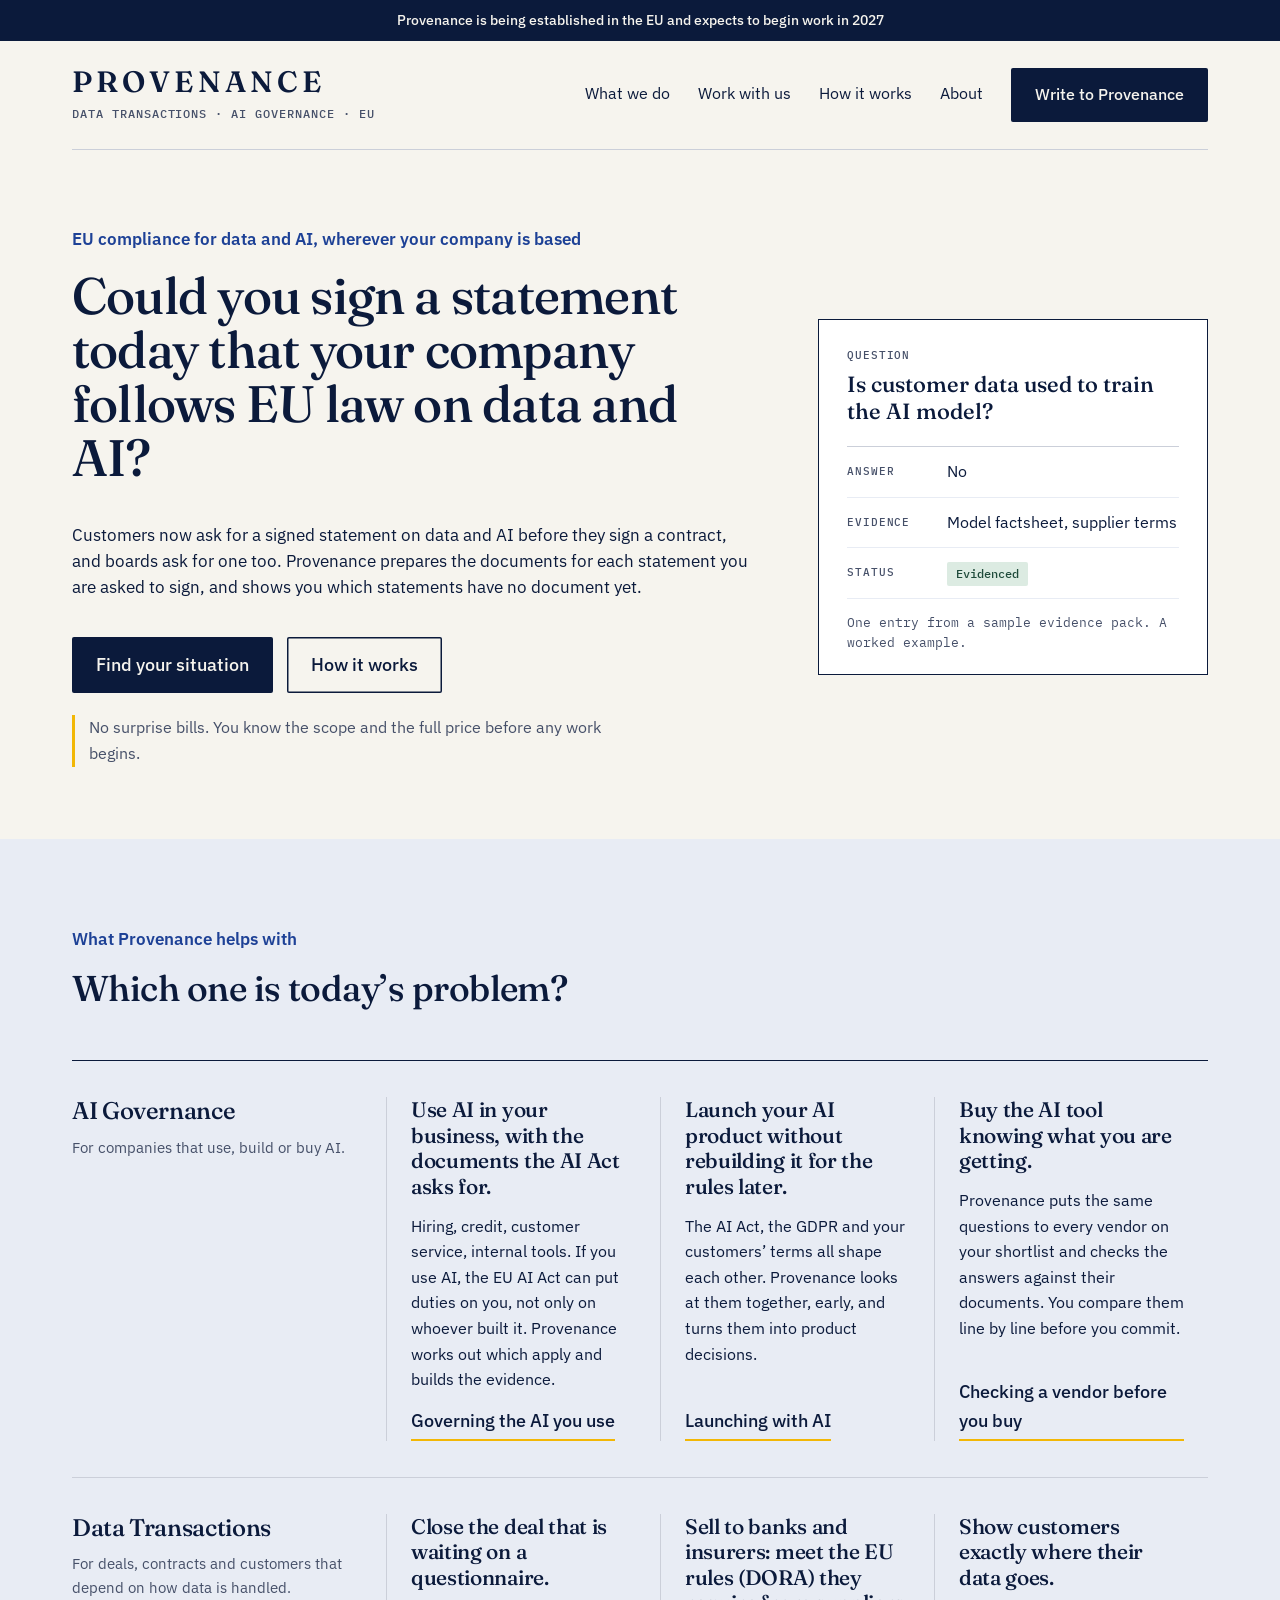
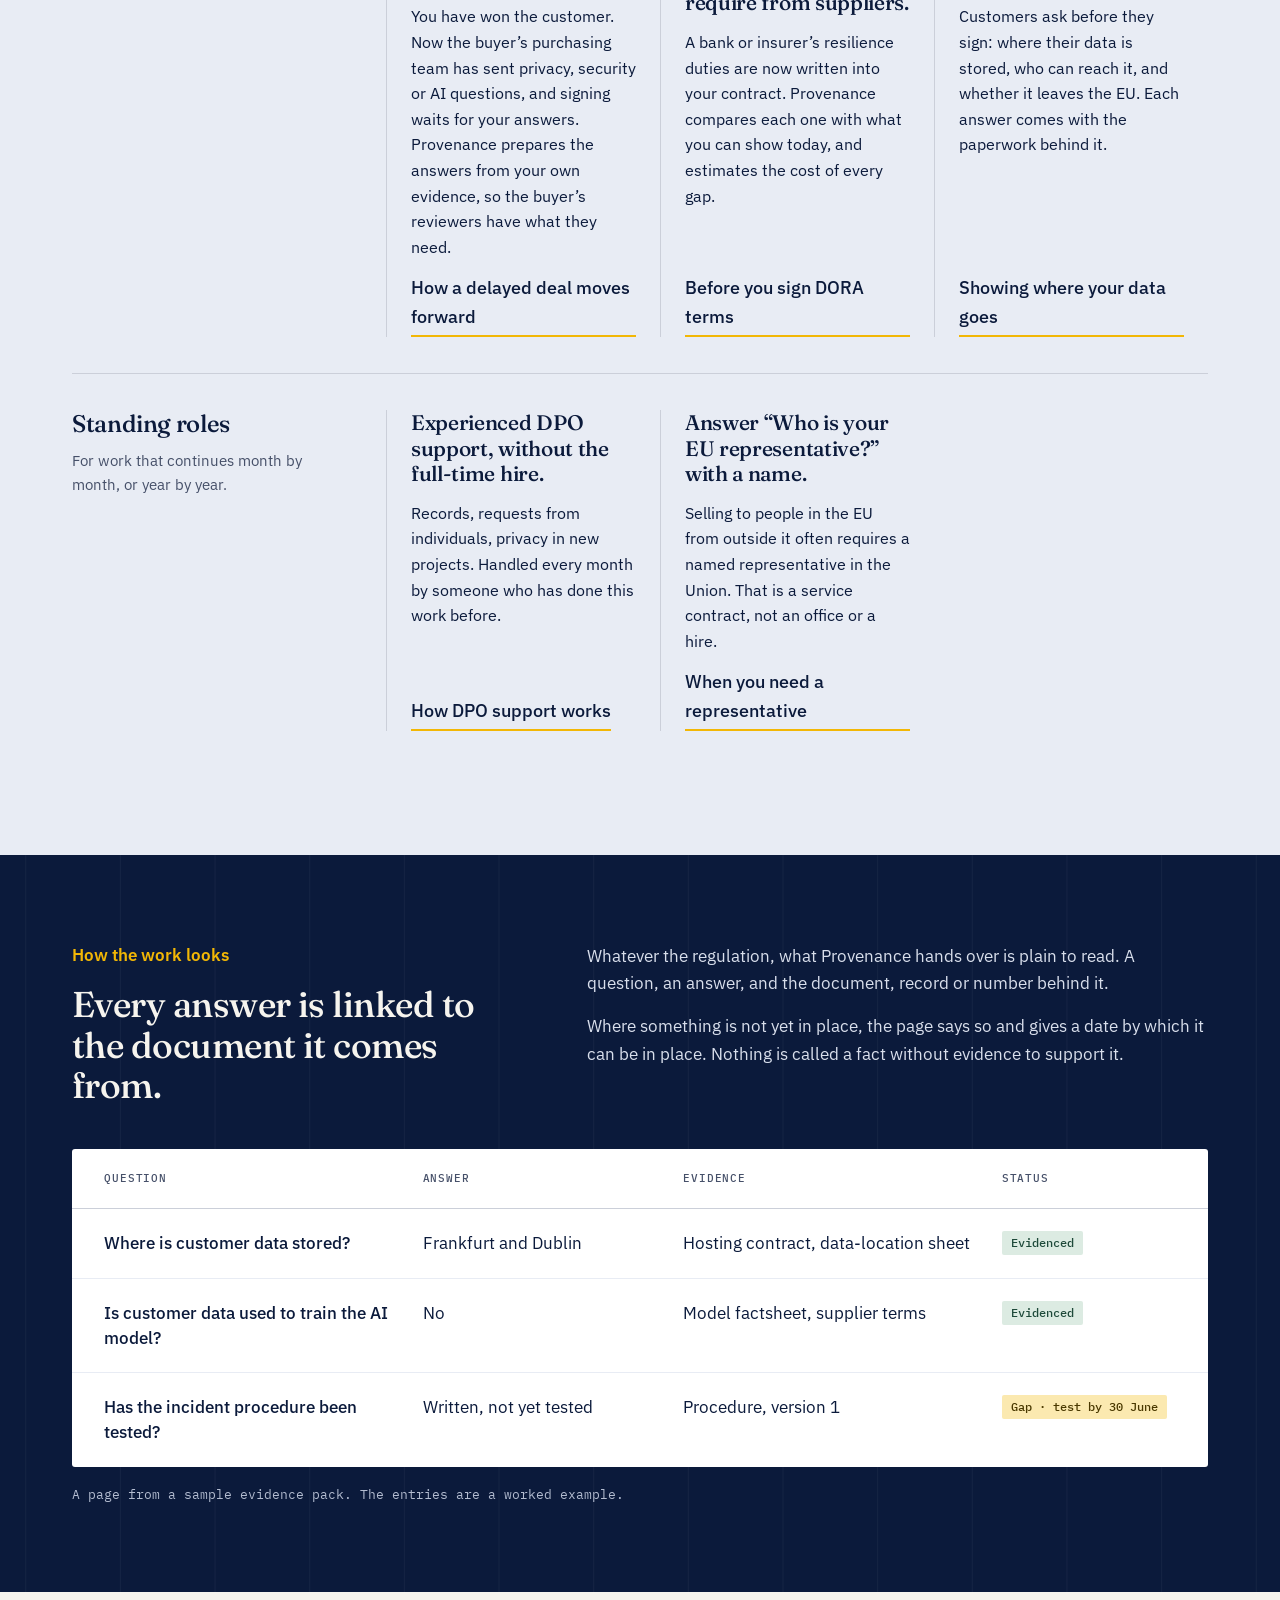
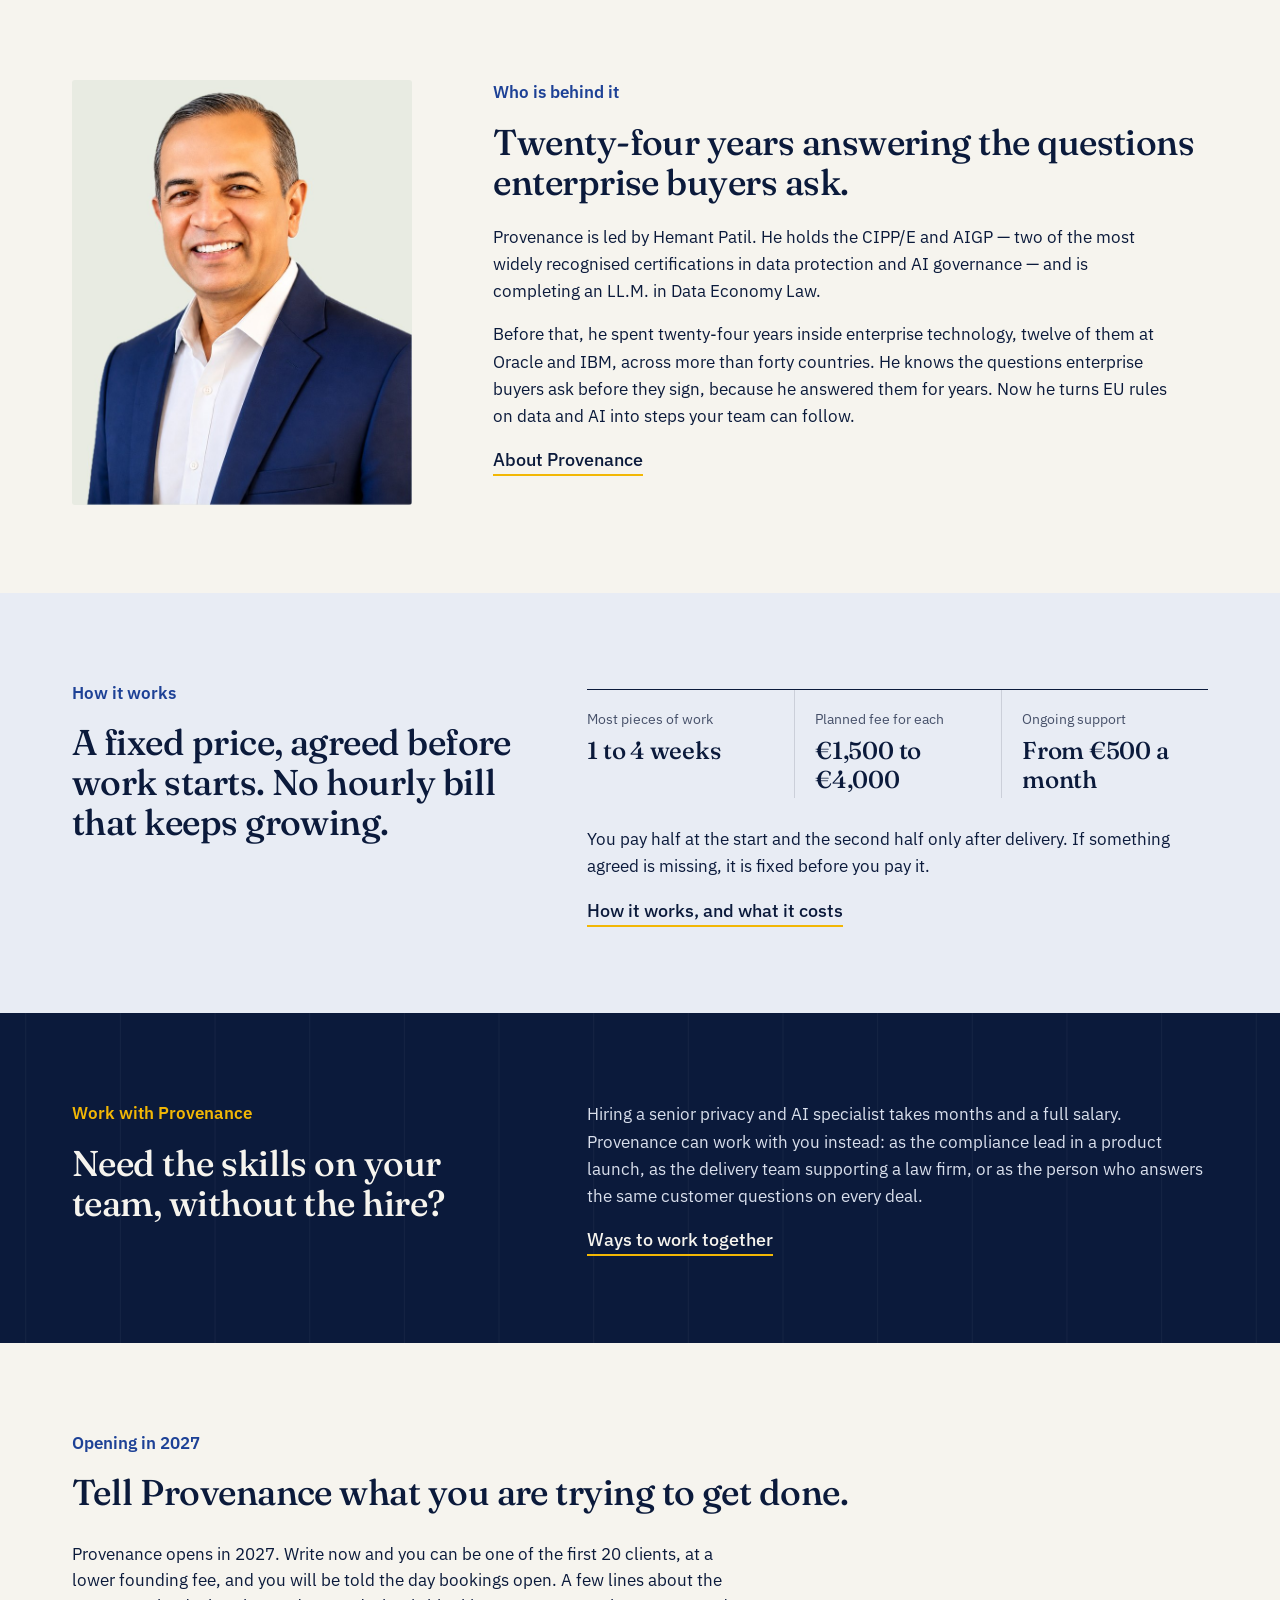
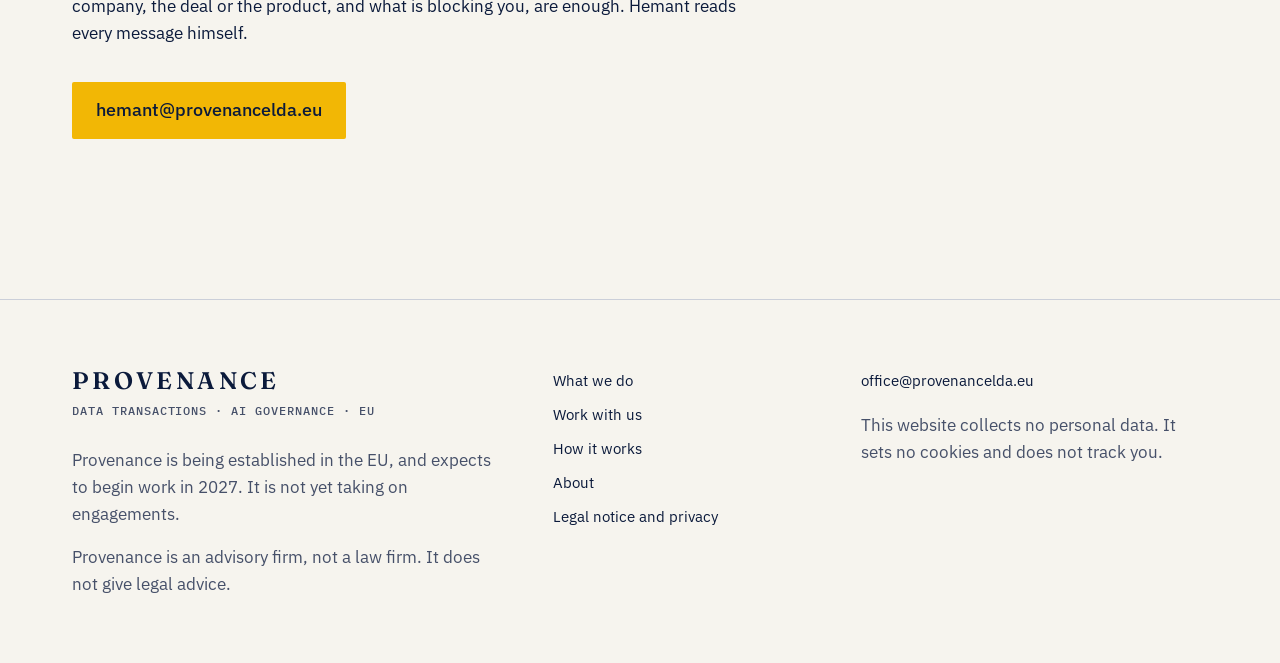
==== index.html @ 3938baef "Preview: clearer founder sentence on the homepage (awaiting approval) Co-Authored-By: Claude Opus 5." ====
<!doctype html>
<html lang="en">
<head>
<meta charset="utf-8">
<meta name="viewport" content="width=device-width, initial-scale=1">
<title>Provenance | Data Transactions and AI Governance, EU</title>
<meta name="description" content="Provenance does AI governance and data compliance work under EU law for companies that use, build, sell or buy technology in Europe. Fixed-scope work with evidence behind every answer. Opening in 2027.">
<link rel="canonical" href="https://provenancelda.eu/">
<meta property="og:type" content="website">
<meta property="og:title" content="Provenance | Data Transactions and AI Governance, EU">
<meta property="og:description" content="Provenance does AI governance and data compliance work under EU law for companies that use, build, sell or buy technology in Europe. Fixed-scope work with evidence behind every answer. Opening in 2027.">
<meta property="og:url" content="https://provenancelda.eu/">
<link rel="icon" href="/favicon.svg" type="image/svg+xml">
<link rel="stylesheet" href="styles.css">
<script>document.documentElement.className+=" js"</script>
</head>
<body class="pv">
<a class="skip" href="#main">Skip to content</a>
<div class="band">Provenance is being established in the EU and expects to begin work in 2027</div>
<header><div class="wrap"><nav class="nav">
<a class="logo" href="index.html">PROVENANCE<small>Data Transactions · AI&nbsp;Governance&nbsp;·&nbsp;EU</small></a>
<button class="mtog" type="button" aria-expanded="false" aria-controls="menu">Menu</button>
<div class="menu" id="menu">
<a href="services.html">What we do</a>
<a href="partners.html">Work with us</a>
<a href="how-it-works.html">How it works</a>
<a href="about.html">About</a>
<a class="btn" href="mailto:office@provenancelda.eu?subject=A%20note%20for%20Provenance">Write to Provenance</a>
</div></nav></div></header>
<main id="main">
<section class="hero home">
<div class="wrap herogrid">
<div>
<p class="eyebrow">EU compliance for data and AI, wherever your company is based</p>
<h1>Could you sign a statement today that your company follows EU law on data and AI?</h1>
<p class="lead" style="margin:36px 0 36px">Customers now ask for a signed statement on data and AI before they sign a contract, and boards ask for one too. Provenance prepares the documents for each statement you are asked to sign, and shows you which statements have no document yet.</p>
<div class="row">
<a class="btn" href="#situations">Find your situation</a>
<a class="btn alt" href="how-it-works.html">How it works</a>
</div>
<p class="assure">No surprise bills. You know the scope and the full price before any work begins.</p>
</div>
<aside class="proof" aria-label="One entry from a sample evidence pack">
<p class="pk">Question</p>
<p class="pq">Is customer data used to train the AI model?</p>
<dl>
<div><dt>Answer</dt><dd>No</dd></div>
<div><dt>Evidence</dt><dd>Model factsheet, supplier terms</dd></div>
<div><dt>Status</dt><dd><span class="ok">Evidenced</span></dd></div>
</dl>
<p class="cap">One entry from a sample evidence pack. A worked example.</p>
</aside>
</div>
</section>

<section class="sec tint" id="situations">
<div class="wrap">
<p class="eyebrow">What Provenance helps with</p>
<h2>Which one is today’s problem?</h2>
<div class="groups">
<div class="grow"><div class="gname"><h3>AI Governance</h3><p>For companies that use, build or buy AI.</p></div><div class="gcards"><div class="card"><h3>Use AI in your business, with the documents the AI Act asks for.</h3><p>Hiring, credit, customer service, internal tools. If you use AI, the EU AI Act can put duties on you, not only on whoever built it. Provenance works out which apply and builds the evidence.</p><a class="go" href="services.html#ai-act">Governing the AI you use</a></div><div class="card"><h3>Launch your AI product without rebuilding it for the rules later.</h3><p>The AI Act, the GDPR and your customers’ terms all shape each other. Provenance looks at them together, early, and turns them into product decisions.</p><a class="go" href="services.html#ai-launch">Launching with AI</a></div><div class="card"><h3>Buy the AI tool knowing what you are getting.</h3><p>Provenance puts the same questions to every vendor on your shortlist and checks the answers against their documents. You compare them line by line before you commit.</p><a class="go" href="services.html#buying-ai">Checking a vendor before you buy</a></div></div></div>
<div class="grow"><div class="gname"><h3>Data Transactions</h3><p>For deals, contracts and customers that depend on how data is handled.</p></div><div class="gcards"><div class="card"><h3>Close the deal that is waiting on a questionnaire.</h3><p>You have won the customer. Now the buyer’s purchasing team has sent privacy, security or AI questions, and signing waits for your answers. Provenance prepares the answers from your own evidence, so the buyer’s reviewers have what they need.</p><a class="go" href="services.html#deal">How a delayed deal moves forward</a></div><div class="card"><h3>Sell to banks and insurers: meet the EU rules (DORA) they require from suppliers.</h3><p>A bank or insurer’s resilience duties are now written into your contract. Provenance compares each one with what you can show today, and estimates the cost of every gap.</p><a class="go" href="services.html#dora">Before you sign DORA terms</a></div><div class="card"><h3>Show customers exactly where their data goes.</h3><p>Customers ask before they sign: where their data is stored, who can reach it, and whether it leaves the EU. Each answer comes with the paperwork behind it.</p><a class="go" href="services.html#transfers">Showing where your data goes</a></div></div></div>
<div class="grow"><div class="gname"><h3>Standing roles</h3><p>For work that continues month by month, or year by year.</p></div><div class="gcards"><div class="card"><h3>Experienced DPO support, without the full-time hire.</h3><p>Records, requests from individuals, privacy in new projects. Handled every month by someone who has done this work before.</p><a class="go" href="services.html#gdpr">How DPO support works</a></div><div class="card"><h3>Answer “Who is your EU representative?” with a name.</h3><p>Selling to people in the EU from outside it often requires a named representative in the Union. That is a service contract, not an office or a hire.</p><a class="go" href="services.html#representative">When you need a representative</a></div></div></div>
</div>
</div>
</section>

<section class="sec dark">
<div class="wrap split">
<div>
<p class="eyebrow">How the work looks</p>
<h2>Every answer is linked to the document it comes from.</h2>
</div>
<div>
<p>Whatever the regulation, what Provenance hands over is plain to read. A question, an answer, and the document, record or number behind it.</p>
<p>Where something is not yet in place, the page says so and gives a date by which it can be in place. Nothing is called a fact without evidence to support it.</p>
</div>
</div>
<div class="wrap" style="margin-top:44px">
<div class="idx">
<div class="hd"><span>Question</span><span>Answer</span><span>Evidence</span><span>Status</span></div>
<div class="r"><b>Where is customer data stored?</b><span>Frankfurt and Dublin</span><span>Hosting contract, data-location sheet</span><span class="ok">Evidenced</span></div>
<div class="r"><b>Is customer data used to train the AI model?</b><span>No</span><span>Model factsheet, supplier terms</span><span class="ok">Evidenced</span></div>
<div class="r"><b>Has the incident procedure been tested?</b><span>Written, not yet tested</span><span>Procedure, version 1</span><span class="gap">Gap · test by 30 June</span></div>
</div>
<p class="cap">A page from a sample evidence pack. The entries are a worked example.</p>
</div>
</section>

<section class="sec">
<div class="wrap founder">
<img src="img/hemant-patil.jpg" alt="Hemant Patil, founder of Provenance" width="720" height="899">
<div>
<p class="eyebrow">Who is behind it</p>
<h2>Twenty-four years answering the questions enterprise buyers ask.</h2>
<p>Provenance is led by Hemant Patil. He holds the CIPP/E and AIGP — two of the most widely recognised certifications in data protection and AI governance — and is completing an LL.M. in Data Economy Law.</p>
<p>Before that, he spent twenty-four years inside enterprise technology, twelve of them at Oracle and IBM, across more than forty countries. He knows the questions enterprise buyers ask before they sign, because he answered them for years. Now he turns EU rules on data and AI into steps your team can follow.</p>
<a class="go" href="about.html">About Provenance</a>
</div>
</div>
</section>

<section class="sec tint">
<div class="wrap split">
<div>
<p class="eyebrow">How it works</p>
<h2>A fixed price, agreed before work starts. No hourly bill that keeps growing.</h2>
</div>
<div>
<dl class="figs"><div><dt>Most pieces of work</dt><dd>1 to 4 weeks</dd></div><div><dt>Planned fee for each</dt><dd>€1,500 to €4,000</dd></div><div><dt>Ongoing support</dt><dd>From €500 a month</dd></div></dl>
<p>You pay half at the start and the second half only after delivery. If something agreed is missing, it is fixed before you pay it.</p>
<a class="go" href="how-it-works.html">How it works, and what it costs</a>
</div>
</div>
</section>

<section class="sec dark">
<div class="wrap split">
<div>
<p class="eyebrow">Work with Provenance</p>
<h2>Need the skills on your team, without the hire?</h2>
</div>
<div>
<p>Hiring a senior privacy and AI specialist takes months and a full salary. Provenance can work with you instead: as the compliance lead in a product launch, as the delivery team supporting a law firm, or as the person who answers the same customer questions on every deal.</p>
<a class="go" href="partners.html">Ways to work together</a>
</div>
</div>
</section>

<section class="sec">
<div class="wrap">
<p class="eyebrow">Opening in 2027</p>
<h2>Tell Provenance what you are trying to get done.</h2>
<p class="lead" style="margin:28px 0 36px">Provenance opens in 2027. Write now and you can be one of the first 20 clients, at a lower founding fee, and you will be told the day bookings open. A few lines about the company, the deal or the product, and what is blocking you, are enough. Hemant reads every message himself.</p>
<div class="row"><a class="btn sun" href="mailto:hemant@provenancelda.eu?subject=A%20note%20for%20Provenance">hemant@provenancelda.eu</a></div>
</div>
</section>
</main>
<footer class="foot"><div class="wrap"><div class="cols">
<div>
<a class="logo" href="index.html">PROVENANCE<small>Data Transactions · AI&nbsp;Governance&nbsp;·&nbsp;EU</small></a>
<p style="margin-top:22px">Provenance is being established in the EU, and expects to begin work in 2027. It is not yet taking on engagements.</p>
<p>Provenance is an advisory firm, not a law firm. It does not give legal advice.</p>
</div>
<div>
<a href="services.html">What we do</a>
<a href="partners.html">Work with us</a>
<a href="how-it-works.html">How it works</a>
<a href="about.html">About</a>
<a href="notice.html">Legal notice and privacy</a>
</div>
<div>
<a href="mailto:office@provenancelda.eu?subject=A%20note%20for%20Provenance">office@provenancelda.eu</a>
<p style="margin-top:14px">This website collects no personal data. It sets no cookies and does not track you.</p>
</div>
</div></div></footer>
<script>(function(){var b=document.querySelector('.mtog'),n=document.querySelector('.nav');if(!b||!n)return;b.addEventListener('click',function(){var o=n.classList.toggle('open');b.setAttribute('aria-expanded',o?'true':'false');b.textContent=o?'Close':'Menu';});document.addEventListener('keydown',function(e){if(e.key==='Escape'&&n.classList.contains('open')){n.classList.remove('open');b.setAttribute('aria-expanded','false');b.textContent='Menu';b.focus();}});})();</script>
</body>
</html>
---- styles.css ----
@font-face{font-family:'Fraunces';font-style:normal;font-weight:100 900;font-display:swap;font-optical-sizing:auto;src:url(fonts/fraunces.woff2) format('woff2')}
@font-face{font-family:'IBM Plex Sans';font-style:normal;font-weight:400;font-display:swap;src:url(fonts/plex-sans-400.woff2) format('woff2')}
@font-face{font-family:'IBM Plex Sans';font-style:normal;font-weight:500;font-display:swap;src:url(fonts/plex-sans-500.woff2) format('woff2')}
@font-face{font-family:'IBM Plex Sans';font-style:normal;font-weight:600;font-display:swap;src:url(fonts/plex-sans-600.woff2) format('woff2')}
@font-face{font-family:'IBM Plex Mono';font-style:normal;font-weight:400;font-display:swap;src:url(fonts/plex-mono-400.woff2) format('woff2')}
@font-face{font-family:'IBM Plex Mono';font-style:normal;font-weight:500;font-display:swap;src:url(fonts/plex-mono-500.woff2) format('woff2')}
body{margin:0}
.pv{--paper:#F6F4EE;--ink:#0B1A3B;--blue:#1D4196;--mute:#465069;--rule:#CBCFD9;--sun:#F2B705;--tint:#E8ECF4;background:var(--paper);color:var(--ink);font-family:'IBM Plex Sans',system-ui,sans-serif;font-size:18px;line-height:1.6;-webkit-font-smoothing:antialiased;overflow-x:hidden}
.pv *{box-sizing:border-box}
.pv a{color:inherit;text-underline-offset:4px;text-decoration-thickness:1.5px}
.pv a:hover{text-decoration-color:var(--sun)}
.pv a:focus-visible{outline:2px solid var(--blue);outline-offset:3px;border-radius:2px}
.wrap{max-width:1200px;margin:0 auto;padding:0 32px}
.band{background:var(--ink);color:var(--paper);font:500 13px/1.5 'IBM Plex Mono',monospace;letter-spacing:.03em;padding:10px 0;text-align:center}
.nav{display:flex;flex-wrap:wrap;align-items:center;justify-content:space-between;gap:12px 32px;padding:26px 0;border-bottom:1px solid var(--rule)}
.logo{font:600 23px/1 'Fraunces',serif;letter-spacing:.16em;text-decoration:none}
.logo small{display:block;font:500 12px/1.4 'IBM Plex Mono',monospace;letter-spacing:.08em;color:var(--mute);margin-top:9px;text-transform:uppercase}
.menu{display:flex;flex-wrap:wrap;gap:4px 28px;align-items:center;font-size:16px}
.menu a{text-decoration:none;padding:11px 0;border-bottom:2px solid transparent}
.menu a:hover,.menu a.on{border-bottom-color:var(--sun)}
.pv .btn{display:inline-block;background:var(--ink);color:var(--paper);text-decoration:none;padding:14px 24px;font-weight:500;border-radius:2px;border:0;transition:background .2s}
.pv .btn:hover{background:var(--blue)}
.pv .btn.alt{background:transparent;color:var(--ink);box-shadow:inset 0 0 0 1.5px var(--ink)}
.pv .btn.alt:hover{background:var(--tint)}
.pv .btn.sun{background:var(--sun);color:var(--ink)}
.pv .btn.sun:hover{background:#FFD23F}
.eyebrow{font:500 13px/1.5 'IBM Plex Mono',monospace;letter-spacing:.08em;text-transform:uppercase;color:var(--blue);margin:0 0 28px}
.pv h1,.pv h2,.pv h3{font-family:'Fraunces',serif;font-weight:500;margin:0;letter-spacing:-.015em}
.pv h1{font-size:clamp(46px,7.4vw,108px);line-height:1}
.pv h1 span{display:block}
.pv h1 span+span{padding-left:.9em}
.pv h2{font-size:clamp(30px,3.7vw,50px);line-height:1.08}
.pv h3{font-size:27px;line-height:1.2}
.pv mark{background:linear-gradient(transparent 58%,var(--sun) 58%,var(--sun) 88%,transparent 88%);color:inherit;padding:0 .04em}
.lead{font-size:clamp(19px,1.75vw,23px);line-height:1.55;max-width:35em;margin:0}
.pv p{margin:0 0 18px;max-width:40em}
.sec{padding:96px 0}
.hero{padding:84px 0 96px}
.hero .lead{margin:44px 0 40px}
.row{display:flex;flex-wrap:wrap;gap:14px}
.split{display:grid;grid-template-columns:minmax(0,5fr) minmax(0,7fr);gap:72px;align-items:start}
.three{display:grid;grid-template-columns:repeat(3,minmax(0,1fr));border-top:1.5px solid var(--ink);margin-top:56px}
.sit{padding:30px 32px 34px 0;border-right:1px solid var(--rule);display:flex;flex-direction:column;gap:16px}
.sit+.sit{padding-left:32px}
.sit:last-child{border-right:0;padding-right:0}
.sit p{font-size:17px;margin:0;flex:1}
.no{font:500 13px/1 'IBM Plex Mono',monospace;letter-spacing:.06em;color:var(--blue)}
.go{font-weight:500;text-decoration:none;border-bottom:2px solid var(--sun);align-self:flex-start;padding-bottom:3px}
.tint{background:var(--tint)}
.dark{background:var(--ink);color:var(--paper)}
.dark .eyebrow{color:var(--sun)}
.dark p{color:#D9DFEC}
.idx{background:#fff;color:var(--ink);border-radius:3px;font-size:17px;line-height:1.45}
.idx .hd,.idx .r{display:grid;grid-template-columns:minmax(0,5fr) minmax(0,4fr) minmax(0,5fr) minmax(0,3fr);gap:28px;padding:22px 32px;align-items:start}
.idx .hd{font:500 11px/1.4 'IBM Plex Mono',monospace;letter-spacing:.08em;text-transform:uppercase;color:var(--mute);border-bottom:1px solid var(--rule)}
.idx .r+.r{border-top:1px solid var(--tint)}
.idx b{font-weight:500}
.ok,.gap{display:inline-block;font:500 12px/1 'IBM Plex Mono',monospace;padding:6px 9px;border-radius:2px;margin-top:8px}
.ok{background:#DCEBE2;color:#1E4A3A}
.gap{background:#FBE9B0;color:#4A3900}
.ok,.gap{margin-top:0}
.pv .cap{font:400 13px/1.5 'IBM Plex Mono',monospace;color:#B3BCD0;margin:18px 0 0;max-width:none}
.big{font:500 clamp(26px,3vw,40px)/1.2 'Fraunces',serif;letter-spacing:-.01em;margin:0 0 22px;max-width:22em}
.foot{padding:64px 0 48px;font-size:15px;border-top:1px solid var(--rule)}
.foot .cols{display:grid;grid-template-columns:minmax(0,5fr) minmax(0,3fr) minmax(0,4fr);gap:48px}
.foot p{font-size:15px;color:var(--mute);margin:0 0 10px}
.foot a{display:block;text-decoration:none;padding:5px 0}
.foot a:hover{text-decoration:underline}
@media(max-width:860px){
.wrap{padding:0 20px}
.sec{padding:64px 0}.hero{padding:52px 0 64px}
.split,.foot .cols{grid-template-columns:minmax(0,1fr);gap:40px}
.three{grid-template-columns:minmax(0,1fr)}
.sit,.sit+.sit{padding:28px 0;border-right:0;border-bottom:1px solid var(--rule)}
.pv h1 span+span{padding-left:0}
.idx .hd{display:none}
.idx .r{grid-template-columns:minmax(0,1fr);gap:8px;padding:20px}
.menu{gap:0 14px;font-size:15px}.menu .btn{padding:9px 14px;font-size:14px}
}
@media(prefers-reduced-motion:reduce){.pv *{transition:none!important}}
.pv h1{font-size:clamp(44px,6.6vw,96px);line-height:1}
.hero{padding:84px 0 88px}
.hero .lead{margin:44px 0 0}
.no{font:500 13px/1.9 'IBM Plex Mono',monospace;letter-spacing:.06em;color:var(--blue)}
.go{font-weight:500;text-decoration:none;border-bottom:2px solid var(--sun);padding-bottom:3px}
.entry{display:grid;grid-template-columns:64px minmax(0,5fr) minmax(0,6fr);gap:24px 44px;padding:48px 0;border-top:1px solid var(--rule)}
.entry.first{border-top:1.5px solid var(--ink)}
.entry h3{margin-bottom:16px}
.entry p{font-size:17px}
.facts{margin:0;font-size:16px}
.facts dt{font:500 11px/1.4 'IBM Plex Mono',monospace;letter-spacing:.08em;text-transform:uppercase;color:var(--blue);margin:0 0 8px}
.facts dd{margin:0 0 24px}
.facts ul{margin:0;padding-left:18px}
.facts li{margin-bottom:7px}
.fee{border:1.5px solid var(--ink);padding:36px 40px;background:#fff;border-radius:3px}
.fee p{font-size:17px}
.fee p:last-child{margin:0}
.note{font-size:15px;color:var(--mute)}
@media(max-width:860px){
.wrap{padding:0 20px}
.sec{padding:64px 0}.hero{padding:52px 0 60px}
.split,.foot .cols{grid-template-columns:minmax(0,1fr);gap:36px}
.entry{grid-template-columns:minmax(0,1fr);gap:10px;padding:36px 0}
.fee{padding:26px 22px}
.menu{gap:0 14px;font-size:15px}.menu .btn{padding:9px 14px;font-size:14px}
.entry>div{display:contents}.entry .go{order:5;justify-self:start;margin-top:8px}
}
.stamp{display:none}
@media(min-width:1040px){.hero .wrap{position:relative}.stamp{display:block;position:absolute;right:32px;top:-18px;width:200px;height:200px;transform:rotate(-9deg)}}
.ill{background:var(--ink);color:var(--paper);padding:88px 0}
.ill .eyebrow{color:var(--sun)}
.ill h2{max-width:15em;margin-bottom:44px}
.sc{background:#fff;color:var(--ink);border-radius:3px;font-size:16px}
.sc .h,.sc .r{display:grid;grid-template-columns:minmax(0,4fr) repeat(3,minmax(0,3fr));gap:20px;padding:18px 28px;align-items:center}
.sc .h{font:500 11px/1.4 'IBM Plex Mono',monospace;letter-spacing:.08em;text-transform:uppercase;color:var(--mute);border-bottom:1px solid var(--rule)}
.sc .r+.r{border-top:1px solid var(--tint)}
.sc .r>b{font-weight:500}
.sc i{display:none;font:500 11px/1 'IBM Plex Mono',monospace;color:var(--mute);margin-right:6px;font-style:normal}
.chip{display:inline-block;font:500 12px/1 'IBM Plex Mono',monospace;padding:6px 9px;border-radius:2px}
.chip.y{background:#DCEBE2;color:#1E4A3A}
.chip.p{background:#FBE9B0;color:#4A3900}
.chip.n{background:#F1D9D3;color:#5A1F12}
.pv .ill .cap{font:400 13px/1.5 'IBM Plex Mono',monospace;color:#B3BCD0;margin:18px 0 0;max-width:none}
.trail{display:grid;grid-template-columns:repeat(3,minmax(0,1fr));background:#fff;color:var(--ink);border-radius:3px}
.trail>div{padding:26px 28px;border-right:1px solid var(--rule);font-size:16px;line-height:1.45}
.trail>div:last-child{border-right:0}
.trail b{display:block;font:500 11px/1.4 'IBM Plex Mono',monospace;letter-spacing:.08em;text-transform:uppercase;color:var(--mute);margin-bottom:10px}
.trail strong{font-weight:500;display:block;margin-bottom:6px}
.trail .chip{margin-top:14px}
@media(max-width:860px){
.ill{padding:64px 0}
.sc .h{display:none}.sc .r{grid-template-columns:repeat(3,minmax(0,1fr));gap:10px;padding:18px 20px}.sc .r>b{grid-column:1/-1}.sc i{display:inline}
.trail{grid-template-columns:minmax(0,1fr)}.trail>div{border-right:0;border-bottom:1px solid var(--rule);padding:22px 20px}.trail>div:last-child{border-bottom:0}
.wrap{padding:0 20px}
.sec{padding:64px 0}.hero{padding:52px 0 60px}
.split,.foot .cols{grid-template-columns:minmax(0,1fr);gap:36px}
.entry{grid-template-columns:minmax(0,1fr);gap:10px;padding:36px 0}
.fee{padding:26px 22px}
.menu{gap:0 14px;font-size:15px}.menu .btn{padding:9px 14px;font-size:14px}
.entry>div{display:contents}.entry .go{order:5;justify-self:start;margin-top:8px}
}
.pv h3{font-size:24px;line-height:1.2}
.dark .big{color:var(--paper)}
.steps{list-style:none;margin:56px 0 0;padding:0;counter-reset:s;border-top:1.5px solid var(--ink)}
.steps li{counter-increment:s;display:grid;grid-template-columns:64px minmax(0,4fr) minmax(0,7fr);gap:12px 44px;padding:30px 0;border-bottom:1px solid var(--rule)}
.steps li:before{content:counter(s,decimal-leading-zero);font:500 13px/2 'IBM Plex Mono',monospace;letter-spacing:.06em;color:var(--blue)}
.steps p{margin:0;font-size:17px}
.ftab{border-top:1.5px solid var(--ink)}
.ftab div{display:grid;grid-template-columns:minmax(0,7fr) minmax(0,5fr);gap:8px 24px;padding:18px 0;border-bottom:1px solid var(--rule);font-size:17px}
.ftab b{font-weight:500}
.note{font-size:15px;color:var(--mute);margin-top:22px}
.lines{list-style:none;margin:0 0 28px;padding:0;border-top:1px solid #2C3D66}
.lines li{padding:16px 0;border-bottom:1px solid #2C3D66;color:var(--paper)}
@media(max-width:860px){
.wrap{padding:0 20px}
.sec{padding:64px 0}.hero{padding:52px 0 60px}
.split,.foot .cols{grid-template-columns:minmax(0,1fr);gap:36px}
.steps li{grid-template-columns:minmax(0,1fr);gap:6px;padding:24px 0}
.ftab div{grid-template-columns:minmax(0,1fr)}
.menu{gap:0 14px;font-size:15px}.menu .btn{padding:9px 14px;font-size:14px}
}
.ftab{border-top:1.5px solid var(--ink);margin-top:28px}
.ftab div{display:grid;grid-template-columns:minmax(0,5fr) minmax(0,7fr);gap:8px 24px;padding:18px 0;border-bottom:1px solid var(--rule);font-size:17px}
@media(max-width:860px){
.wrap{padding:0 20px}
.sec{padding:64px 0}.hero{padding:52px 0 60px}
.split,.foot .cols{grid-template-columns:minmax(0,1fr);gap:36px}
.ftab div{grid-template-columns:minmax(0,1fr)}
.menu{gap:0 14px;font-size:15px}.menu .btn{padding:9px 14px;font-size:14px}
}
.menu a:hover{border-bottom-color:var(--sun)}
.pv h1,.pv h2{font-family:'Fraunces',serif;font-weight:500;margin:0;letter-spacing:-.015em}
.pv h1{font-size:clamp(40px,5.4vw,76px);line-height:1.02}
.pv h2{font-size:clamp(26px,2.8vw,36px);line-height:1.12}
.pv p{margin:0 0 16px;max-width:40em;font-size:17px}
.hero{padding:84px 0 72px}
.hero .lead{margin:40px 0 0}
.blk{display:grid;grid-template-columns:minmax(0,4fr) minmax(0,8fr);gap:24px 72px;padding:44px 0;border-top:1px solid var(--rule)}
.blk.first{border-top:1.5px solid var(--ink)}
.blk p:last-child{margin:0}
.foot{padding:64px 0 48px;font-size:15px;border-top:1px solid var(--rule);margin-top:72px}
@media(max-width:860px){
.wrap{padding:0 20px}
.hero{padding:52px 0 48px}
.blk,.foot .cols{grid-template-columns:minmax(0,1fr);gap:16px}
.blk{padding:32px 0}
.menu{gap:0 14px;font-size:15px}.menu .btn{padding:9px 14px;font-size:14px}
}

.pv ul{margin:0 0 20px;padding-left:1.1em}
.pv li{margin:0 0 9px;max-width:40em}
.jump{display:flex;flex-wrap:wrap;gap:10px 24px;font:500 14px/1 'IBM Plex Mono',monospace;letter-spacing:.02em;padding:24px 0;border-top:1px solid var(--rule);border-bottom:1px solid var(--rule)}
.jump a{text-decoration:none;color:var(--blue);padding:6px 0;border-bottom:2px solid transparent}
.jump a:hover{border-bottom-color:var(--sun)}
.svc{scroll-margin-top:16px}
.kic{font:500 13px/1.5 'IBM Plex Mono',monospace;letter-spacing:.06em;text-transform:uppercase;color:var(--blue)}
.lede{font-size:clamp(19px,1.7vw,22px);line-height:1.55;max-width:34em}
.pill{display:inline-block;font:500 12px/1 'IBM Plex Mono',monospace;letter-spacing:.04em;color:var(--blue);border:1px solid var(--rule);border-radius:999px;padding:7px 13px;margin:0 8px 8px 0}
.svnum{font:500 clamp(40px,5vw,60px)/1 'Fraunces',serif;color:var(--rule);margin:0 0 10px}
.dark .svnum{color:#2C3D66}
.skip{position:absolute;left:-9999px;top:0;z-index:100;background:#0B1A3B;color:#F6F4EE;padding:10px 16px;text-decoration:none}
.skip:focus{left:16px;top:16px}

/* 2026-11-12 content refresh */
.herogrid{display:grid;grid-template-columns:minmax(0,1fr);gap:44px;align-items:center}
.home h1{font-size:clamp(36px,4.3vw,60px);line-height:1.06}
.proof{background:#fff;border:1px solid var(--ink);padding:28px 28px 22px;max-width:420px}
.pv .proof .pk,.proof dt{font:500 11px/1.4 'IBM Plex Mono',monospace;letter-spacing:.08em;text-transform:uppercase;color:var(--mute);margin:0 0 8px}
.pv .proof .pq{font:500 22px/1.25 'Fraunces',serif;margin:0 0 20px}
.proof dl{margin:0;border-top:1px solid var(--rule)}
.proof dl div{display:grid;grid-template-columns:88px minmax(0,1fr);gap:12px;padding:12px 0;border-bottom:1px solid var(--tint);font-size:16px;align-items:center}
.proof dt{margin:0}
.proof dd{margin:0}
.pv .proof .cap{color:var(--mute);margin:14px 0 0}
@media(min-width:1040px){.herogrid{grid-template-columns:minmax(0,7fr) minmax(0,4fr);gap:64px}.proof{justify-self:end}}
.grid4{display:grid;grid-template-columns:repeat(4,minmax(0,1fr));border-top:1.5px solid var(--ink);margin-top:52px}
.card{padding:28px 24px 32px;border-right:1px solid var(--rule);border-bottom:1px solid var(--rule);display:flex;flex-direction:column;gap:14px}
.pv .card h3{font-size:21px;line-height:1.22}
.pv .card p{font-size:16px;margin:0;flex:1}
.pv .card .no{flex:none;line-height:1.4;text-transform:uppercase}
.card .go{align-self:flex-start}
@media(min-width:1101px){.card:nth-child(4n){border-right:0;padding-right:0}.card:nth-child(4n+1){padding-left:0}.card:nth-last-child(-n+4){border-bottom:0}}
@media(max-width:1100px) and (min-width:641px){.grid4{grid-template-columns:repeat(2,minmax(0,1fr))}.card:nth-child(2n){border-right:0;padding-right:0}.card:nth-child(2n+1){padding-left:0}}
@media(max-width:640px){.grid4{grid-template-columns:minmax(0,1fr)}.card{padding:26px 0;border-right:0}}
.jumpbar{background:var(--paper);border-top:1px solid var(--rule);border-bottom:1px solid var(--rule)}
.jump.groups{display:grid;grid-template-columns:3fr 4fr 3fr;gap:8px 40px;border:0;padding:16px 0}
.jump.groups div{display:flex;flex-wrap:wrap;gap:2px 20px;align-items:baseline}
.jump.groups span{flex-basis:100%;font:500 11px/1.6 'IBM Plex Mono',monospace;letter-spacing:.08em;text-transform:uppercase;color:var(--mute)}
.grp{background:var(--ink);color:var(--paper);padding:22px 0;scroll-margin-top:96px}
.grp .wrap{display:flex;flex-wrap:wrap;gap:6px 28px;align-items:baseline}
.grp b{font:500 13px/1.5 'IBM Plex Mono',monospace;letter-spacing:.08em;text-transform:uppercase;color:var(--sun)}
.grp span{font-size:17px;color:#D9DFEC}
.lines li{max-width:none}
.lines b{font-weight:600}
@media(min-width:861px){.jumpbar{position:sticky;top:0;z-index:20}.svc{scroll-margin-top:104px}}
@media(max-width:860px){.jump.groups{grid-template-columns:minmax(0,1fr);gap:14px}}
.pv p.big{font:500 clamp(25px,2.5vw,33px)/1.2 'Fraunces',serif;letter-spacing:-.01em;max-width:20em;margin:0 0 30px}
.cred{margin:0 0 30px;border-top:1.5px solid var(--ink)}
.cred div{display:grid;grid-template-columns:170px minmax(0,1fr);gap:6px 28px;padding:16px 0;border-bottom:1px solid var(--rule)}
.cred dt{font:500 12px/1.9 'IBM Plex Mono',monospace;letter-spacing:.06em;text-transform:uppercase;color:var(--blue);margin:0}
.cred dd{margin:0;font-size:17px;line-height:1.5}
@media(max-width:560px){.cred div{grid-template-columns:minmax(0,1fr);gap:2px}}

/* 2026-11-12 visual identity: ink blue, ivory paper, gold line */
.sec.dark{background-image:linear-gradient(90deg,rgba(255,255,255,.045) 1px,transparent 1px);background-size:calc((min(100vw,1200px) - 64px)/12) 100%;background-position:calc(50% + .5px) 0}
@media(max-width:860px){.sec.dark{background-image:none}}

/* 2026-11-12 visual pass: monospace is kept for evidence records only; labels in Plex Sans, sentence case */
.band{font:500 14px/1.5 'IBM Plex Sans',system-ui,sans-serif;letter-spacing:0}
.eyebrow,.kic{font:600 15px/1.5 'IBM Plex Sans',system-ui,sans-serif;letter-spacing:0;text-transform:none;margin:0 0 18px}
.pv .no,.no{font:600 15px/1.5 'IBM Plex Sans',system-ui,sans-serif;letter-spacing:0;text-transform:none;color:var(--blue);margin:0 0 14px}
.jump,.jump a{font-family:'IBM Plex Sans',system-ui,sans-serif;font-size:15px;letter-spacing:0}
.jump.groups span{font:600 13px/1.6 'IBM Plex Sans',system-ui,sans-serif;letter-spacing:0;text-transform:none;color:var(--mute)}
.cred dt{font:600 15px/1.6 'IBM Plex Sans',system-ui,sans-serif;letter-spacing:0;text-transform:none;color:var(--blue)}
.facts dt{font:600 15px/1.5 'IBM Plex Sans',system-ui,sans-serif;letter-spacing:0;text-transform:none}
.steps li:before{font-family:'Fraunces',serif;font-size:22px;line-height:1.2;letter-spacing:0}
.pv h1+p,.pv h2+p,.pv h2+ul{margin-top:22px}

/* group bands on the services page */
.grp{padding:30px 0}
.grp b{font:500 clamp(24px,2.4vw,30px)/1.2 'Fraunces',serif;letter-spacing:-.01em;text-transform:none;color:var(--paper)}
.grp span{font-size:17px;color:#C7D0E2}

/* terms sheet: what you get, length and fee in one panel */
.terms{background:#fff;border:1px solid var(--rule);border-top:3px solid var(--ink);border-radius:3px;padding:30px 34px 8px}
.terms .eyebrow{margin-bottom:14px}
.terms ul{margin-bottom:26px}
.terms li{font-size:17px}
.kv{display:grid;grid-template-columns:minmax(0,1fr) minmax(0,1fr);margin:0 -34px;border-top:1px solid var(--rule)}
.kv div{padding:20px 34px 24px}
.kv div+div{border-left:1px solid var(--rule)}
.kv dt{font:600 14px/1.4 'IBM Plex Sans',system-ui,sans-serif;color:var(--mute);margin:0 0 8px}
.kv dd{margin:0;font-size:17px;line-height:1.45}
.kv dd.fee-v{font:500 21px/1.3 'Fraunces',serif;letter-spacing:-.005em}
.dark .terms{color:var(--ink)}

/* homepage: situations grouped by area */
.groups{margin-top:52px;border-top:1.5px solid var(--ink)}
.grow{display:grid;grid-template-columns:minmax(0,3fr) minmax(0,9fr);gap:0 40px;padding:36px 0;border-bottom:1px solid var(--rule)}
.grow:last-child{border-bottom:0}
.gname h3{font-size:24px;margin:0 0 10px}
.pv .gname p{font-size:15px;color:var(--mute);margin:0}
.gcards{display:grid;grid-template-columns:repeat(3,minmax(0,1fr))}
.gcards .card{border-bottom:0;padding:0 24px 0 24px;border-left:1px solid var(--rule);border-right:0}
.gcards .card:first-child{padding-left:24px}
.pv .gcards .card h3{font-size:21px}

/* homepage: founder beside his words */
.founder{display:grid;grid-template-columns:minmax(0,4fr) minmax(0,8fr);gap:64px;align-items:start}
.founder img{display:block;width:100%;max-width:340px;height:auto;border-radius:3px}

/* homepage: plain figures under how it works */
.figs{display:grid;grid-template-columns:repeat(3,minmax(0,1fr));margin:8px 0 28px;border-top:1.5px solid var(--ink)}
.figs div{padding:18px 20px 4px 0}
.figs div+div{padding-left:20px;border-left:1px solid var(--rule)}
.figs dt{font-size:14px;color:var(--mute);margin:0 0 6px}
.figs dd{margin:0;font:500 clamp(20px,1.9vw,25px)/1.2 'Fraunces',serif;letter-spacing:-.01em}

@media(max-width:1100px){
 .grow{grid-template-columns:minmax(0,1fr);gap:22px}
}
@media(max-width:860px){
 .gcards{grid-template-columns:minmax(0,1fr)}
 .gcards .card,.gcards .card:first-child{border-left:0;padding:22px 0;border-top:1px solid var(--rule)}
 .founder{grid-template-columns:minmax(0,1fr);gap:28px}
 .founder img{max-width:240px}
 .terms{padding:24px 22px 4px}
 .kv{margin:0 -22px}
 .kv div{padding:18px 22px 20px}
 .figs{grid-template-columns:minmax(0,1fr)}
 .figs div,.figs div+div{padding:14px 0;border-left:0;border-bottom:1px solid var(--rule)}
 .grp{padding:24px 0}
}
@media(max-width:560px){
 .kv{grid-template-columns:minmax(0,1fr)}
 .kv div+div{border-left:0;border-top:1px solid var(--rule)}
}
/* how it works: numbered steps (a real sequence) and a readable fee table */
.flow{counter-reset:st}
.flow .sit{counter-increment:st}
.flow .sit h3:before{content:counter(st);display:block;font:500 30px/1 'Fraunces',serif;color:var(--blue);margin:0 0 14px}
.idx.prices .r{grid-template-columns:minmax(0,6fr) minmax(0,5fr);gap:8px 28px;align-items:baseline}
.idx.prices .r>span:empty{display:none}
.idx.prices .r>span:last-child{font:500 19px/1.35 'Fraunces',serif}
@media(max-width:860px){.idx.prices .r{grid-template-columns:minmax(0,1fr);gap:4px}}
/* review fixes */
.idx .r>.ok,.idx .r>.gap{justify-self:start}
@media(min-width:861px){
 .svc .terms{position:sticky;top:104px}
 .pv:not(:has(.jumpbar)) .svc .terms{top:32px}
}
@media(max-width:860px){
 .nav{padding:20px 0 18px}
 .menu{width:100%;gap:2px 18px}
 .menu a{padding:8px 0}
 .menu .btn{margin-top:12px}
 .idx:not(.prices) .r>span:nth-child(2):before,.idx:not(.prices) .r>span:nth-child(3):before{display:block;font:500 11px/1.4 'IBM Plex Mono',monospace;letter-spacing:.08em;text-transform:uppercase;color:var(--mute);margin:6px 0 2px}
 .idx:not(.prices) .r>span:nth-child(2):before{content:"Answer"}
 .idx:not(.prices) .r>span:nth-child(3):before{content:"Evidence"}
}
@media(min-width:861px){.svc .split{align-items:stretch}}
@media(min-width:861px){.svc .terms{top:160px}.pv:not(:has(.jumpbar)) .svc .terms{top:32px}}

/* 2026-11-12 polish: phone menu, one headline scale, tighter section rhythm */
.mtog{display:none}
.pv h1{font-size:clamp(34px,4.6vw,62px);line-height:1.05}
.pv .home h1{font-size:clamp(34px,4.3vw,60px);line-height:1.06}
.sec{padding:clamp(60px,7vw,88px) 0}
.hero{padding:clamp(48px,6vw,80px) 0 clamp(52px,6vw,72px)}
@media(max-width:860px){
 .nav{align-items:center}
 .js .mtog{display:inline-block;background:transparent;border:1.5px solid var(--ink);color:var(--ink);font:500 15px/1 'IBM Plex Sans',system-ui,sans-serif;padding:11px 16px;border-radius:2px;cursor:pointer;min-width:84px}
 .js .mtog:focus-visible{outline:2px solid var(--blue);outline-offset:3px}
 .js .menu{display:none;width:100%;flex-direction:column;align-items:stretch;gap:0;margin-top:6px;border-top:1px solid var(--rule)}
 .js .nav.open .menu{display:flex}
 .js .menu a{padding:15px 0;font-size:17px;border-bottom:1px solid var(--rule)}
 .js .menu a.on{border-bottom-color:var(--rule);font-weight:600;box-shadow:inset 3px 0 0 var(--sun);padding-left:14px}
 .js .menu .btn{margin:18px 0 6px;text-align:center;padding:15px 20px;border-bottom:0}
 .logo{font-size:21px}
}
@media(max-width:560px){
 .nav{flex-wrap:wrap;column-gap:16px}
 .logo small{max-width:15em;line-height:1.5}
 .hero{padding-bottom:44px}
}

/* 2026-11-12 brand balance: larger wordmark, calmer headline scale */
.logo{font-size:clamp(25px,2.3vw,32px);letter-spacing:.14em}
.logo small{font-size:12px;margin-top:10px}
.pv h1{font-size:clamp(32px,4vw,54px);line-height:1.06}
.pv .home h1{font-size:clamp(32px,3.7vw,52px);line-height:1.08}
.foot .logo{font-size:24px}
@media(max-width:560px){.logo{font-size:24px;letter-spacing:.12em}}
.pv .home h1{font-size:clamp(32px,4vw,54px);line-height:1.06}
/* the panel only stays in view when nothing else shares its column (fixes overlap with the sample table on the transfers block) */
@media(min-width:861px){
 .svc .terms{position:static}
 .svc .split>div>.terms:only-child{position:sticky;top:160px}
 .pv:not(:has(.jumpbar)) .svc .split>div>.terms:only-child{top:32px}
}
/* homepage hero: fixed-price reassurance under the buttons */
.pv .assure{margin:22px 0 0;font-size:16px;color:var(--mute);padding-left:14px;border-left:3px solid var(--sun);max-width:34em}
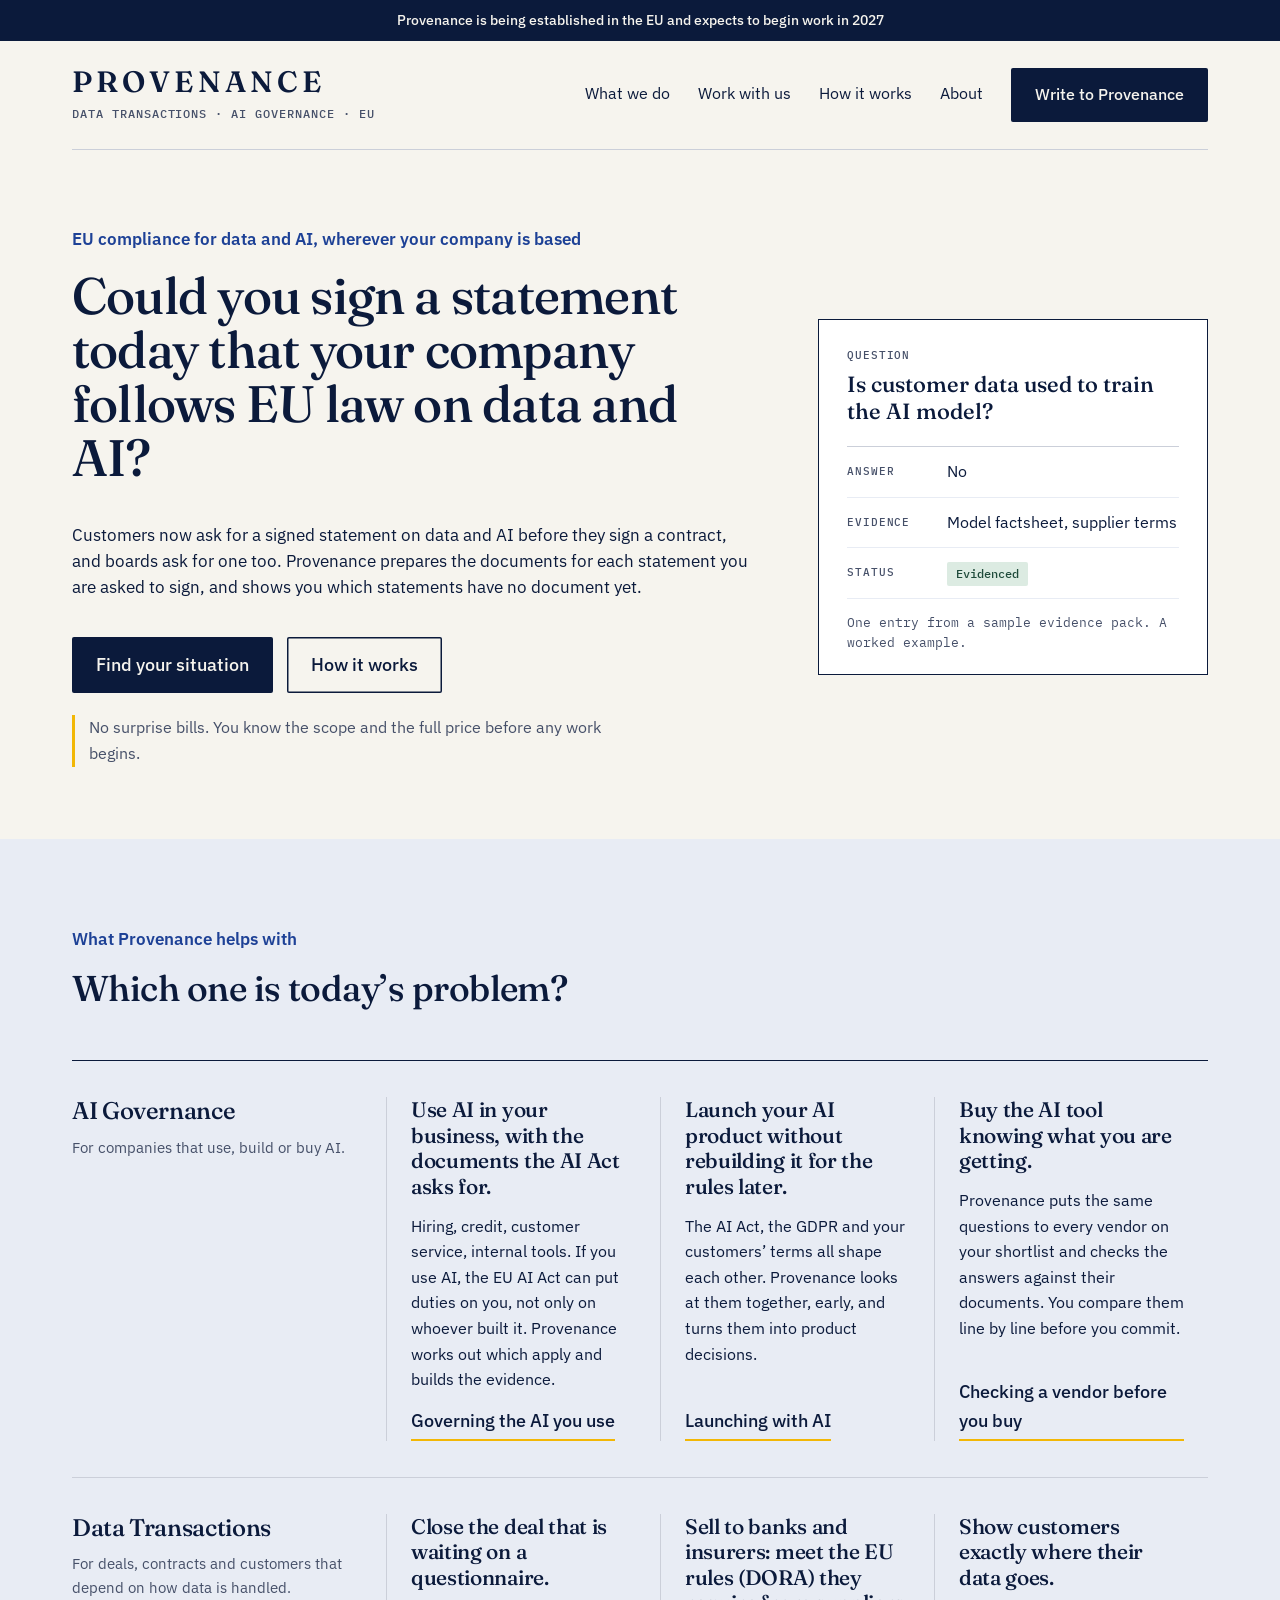
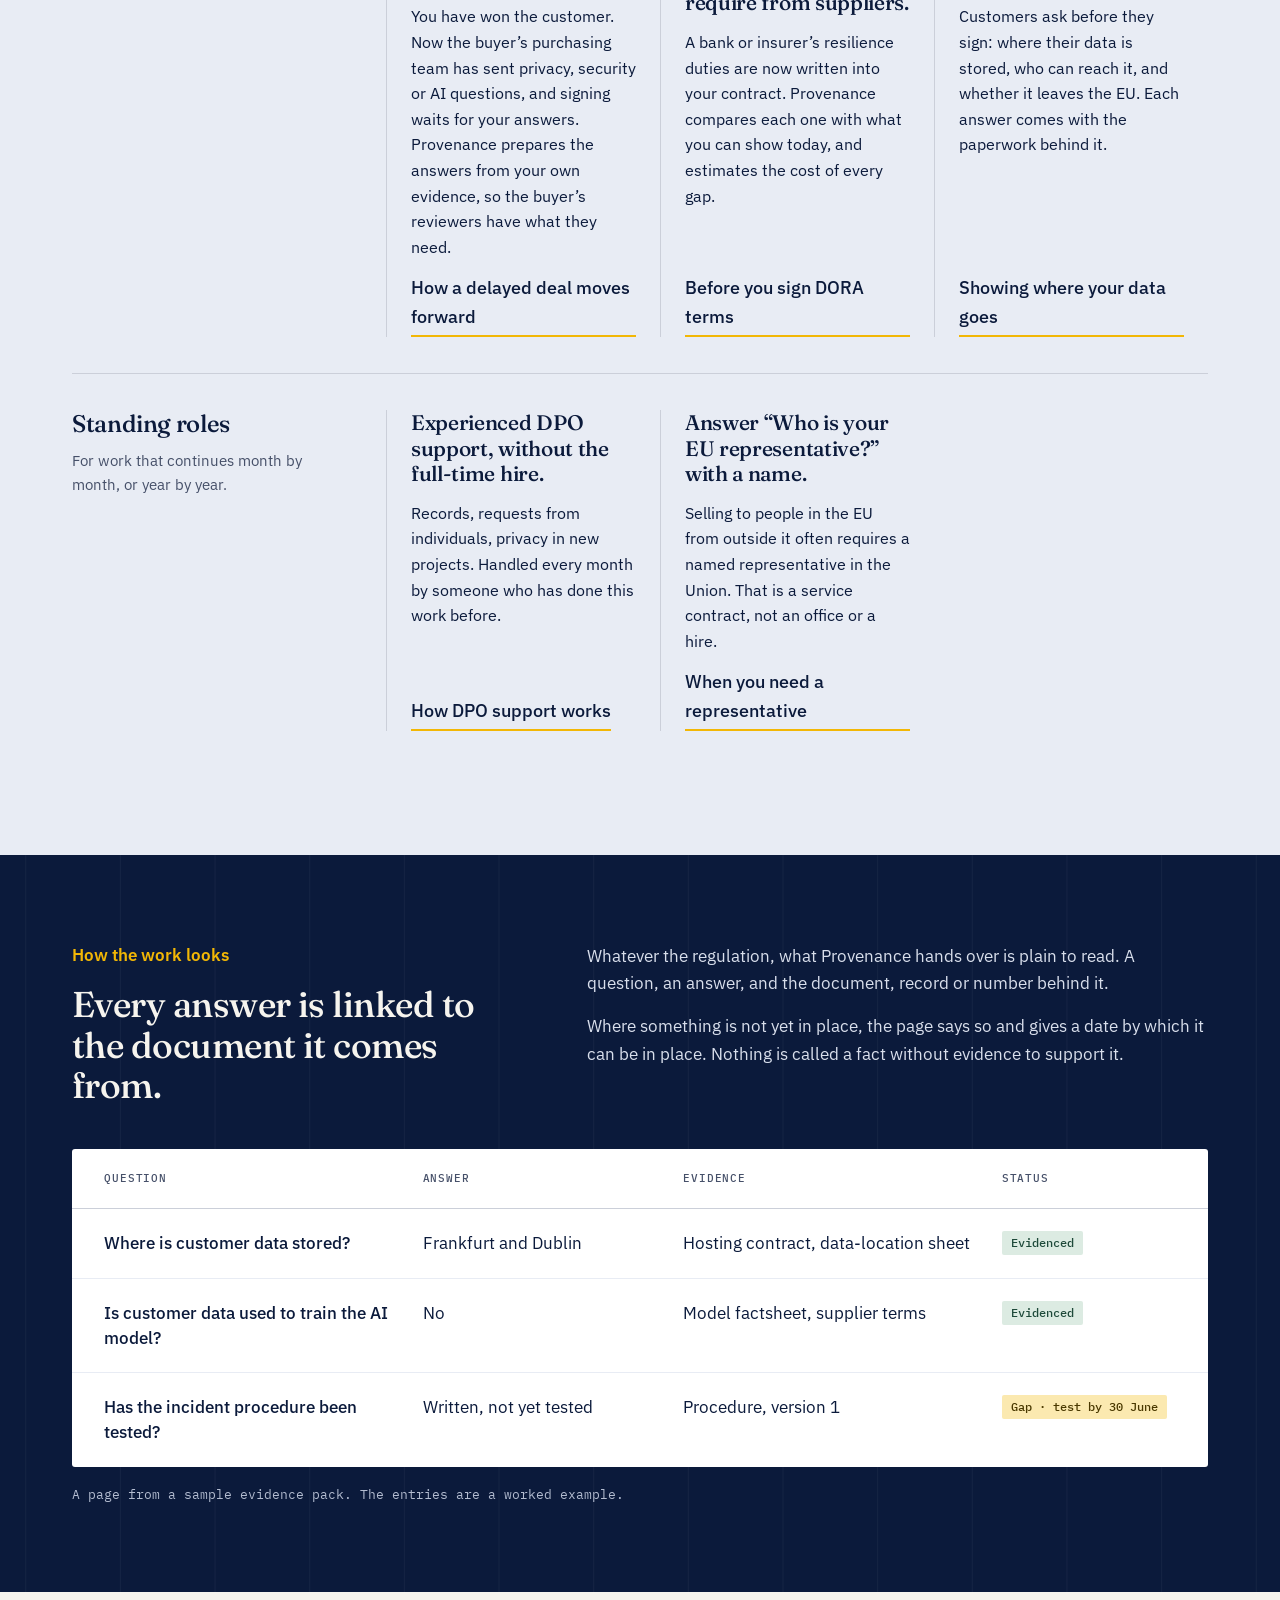
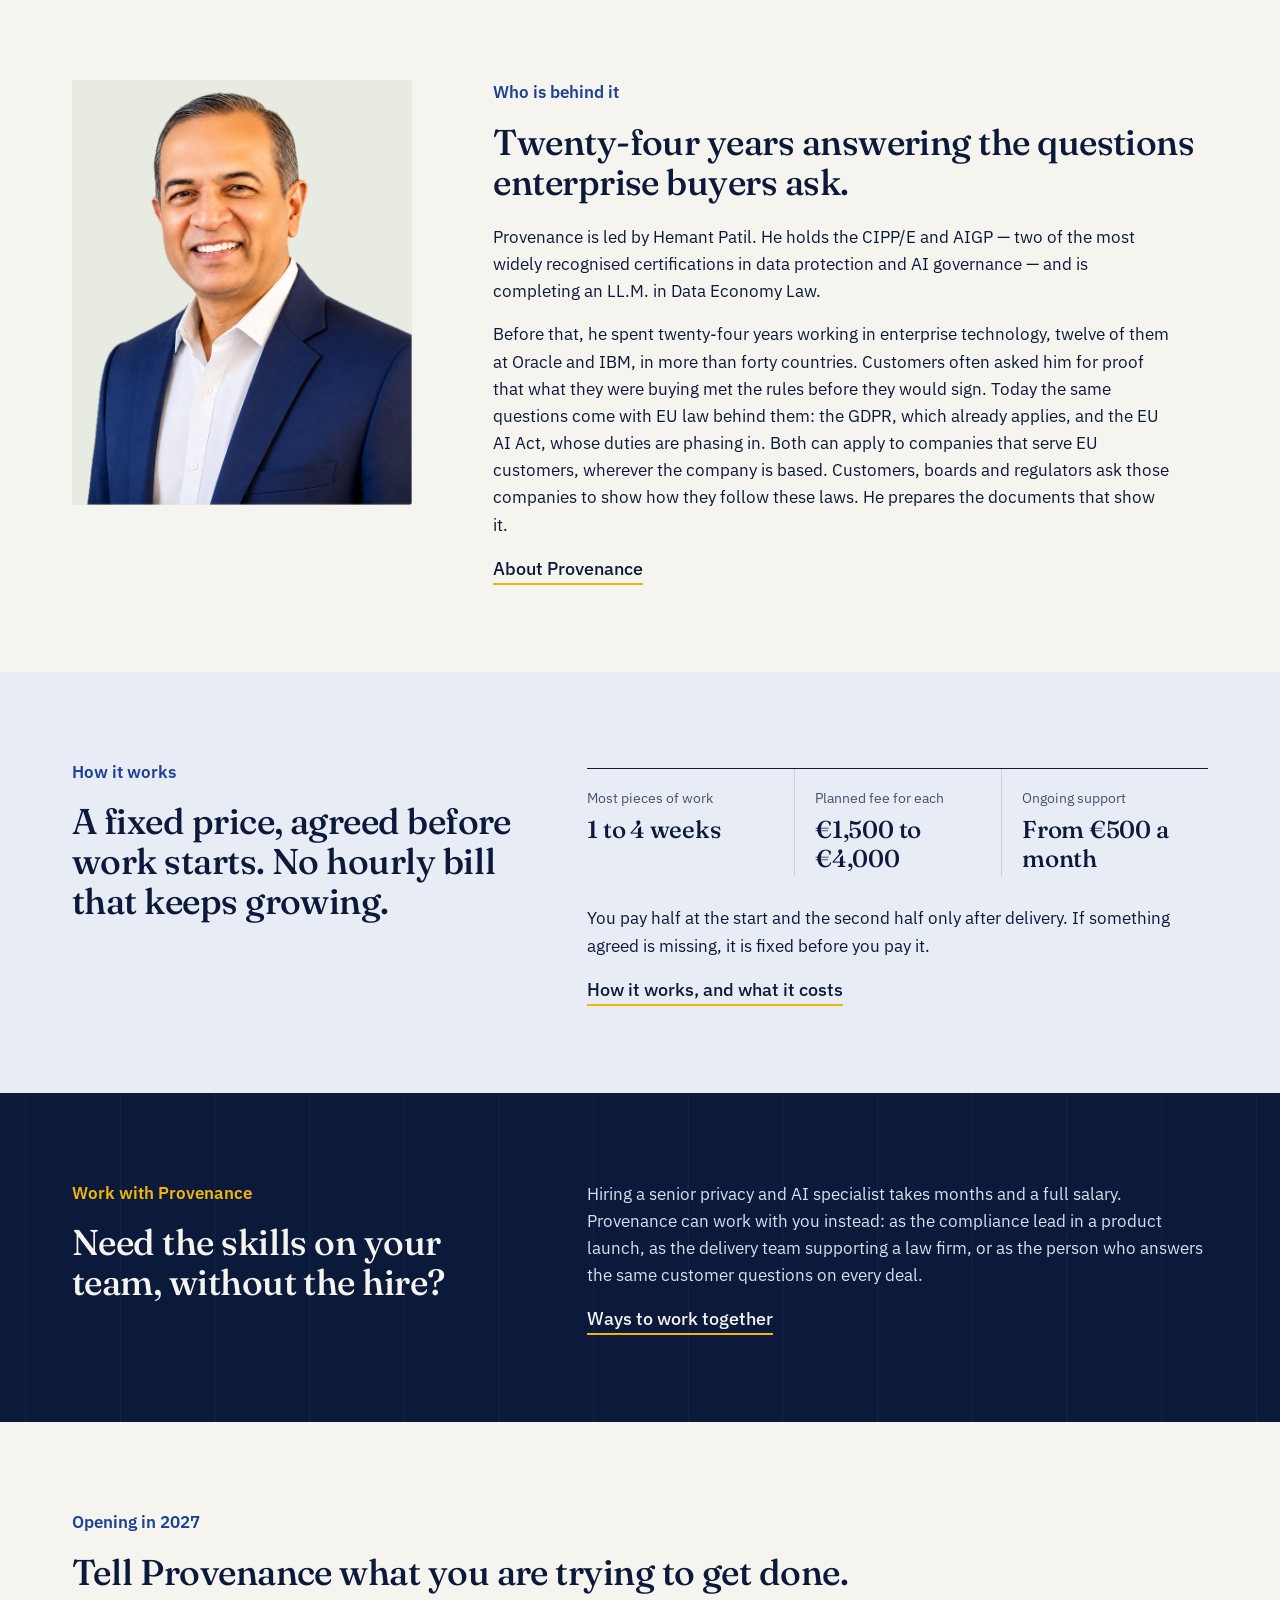
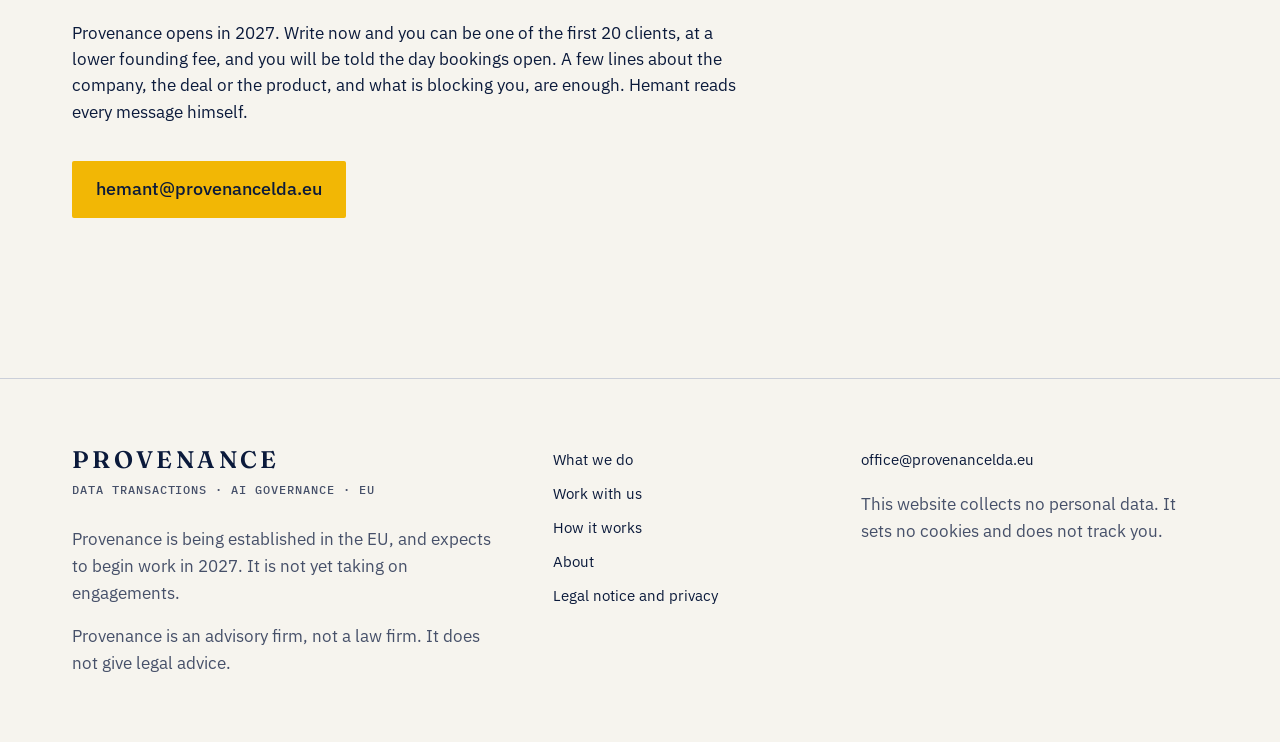
==== commit ad8d9f4f: "Homepage founder paragraph: link buyer proof to GDPR and AI Act, plain and accurate Co-Authored-By: " ====
--- a/index.html
+++ b/index.html
@@ -94,7 +94,7 @@
 <p class="eyebrow">Who is behind it</p>
 <h2>Twenty-four years answering the questions enterprise buyers ask.</h2>
 <p>Provenance is led by Hemant Patil. He holds the CIPP/E and AIGP — two of the most widely recognised certifications in data protection and AI governance — and is completing an LL.M. in Data Economy Law.</p>
-<p>Before that, he spent twenty-four years inside enterprise technology, twelve of them at Oracle and IBM, across more than forty countries. He knows the questions enterprise buyers ask before they sign, because he answered them for years. Now he turns EU rules on data and AI into steps your team can follow.</p>
+<p>Before that, he spent twenty-four years working in enterprise technology, twelve of them at Oracle and IBM, in more than forty countries. Customers often asked him for proof that what they were buying met the rules before they would sign. Today the same questions come with EU law behind them: the GDPR, which already applies, and the EU AI Act, whose duties are phasing in. Both can apply to companies that serve EU customers, wherever the company is based. Customers, boards and regulators ask those companies to show how they follow these laws. He prepares the documents that show it.</p>
 <a class="go" href="about.html">About Provenance</a>
 </div>
 </div>
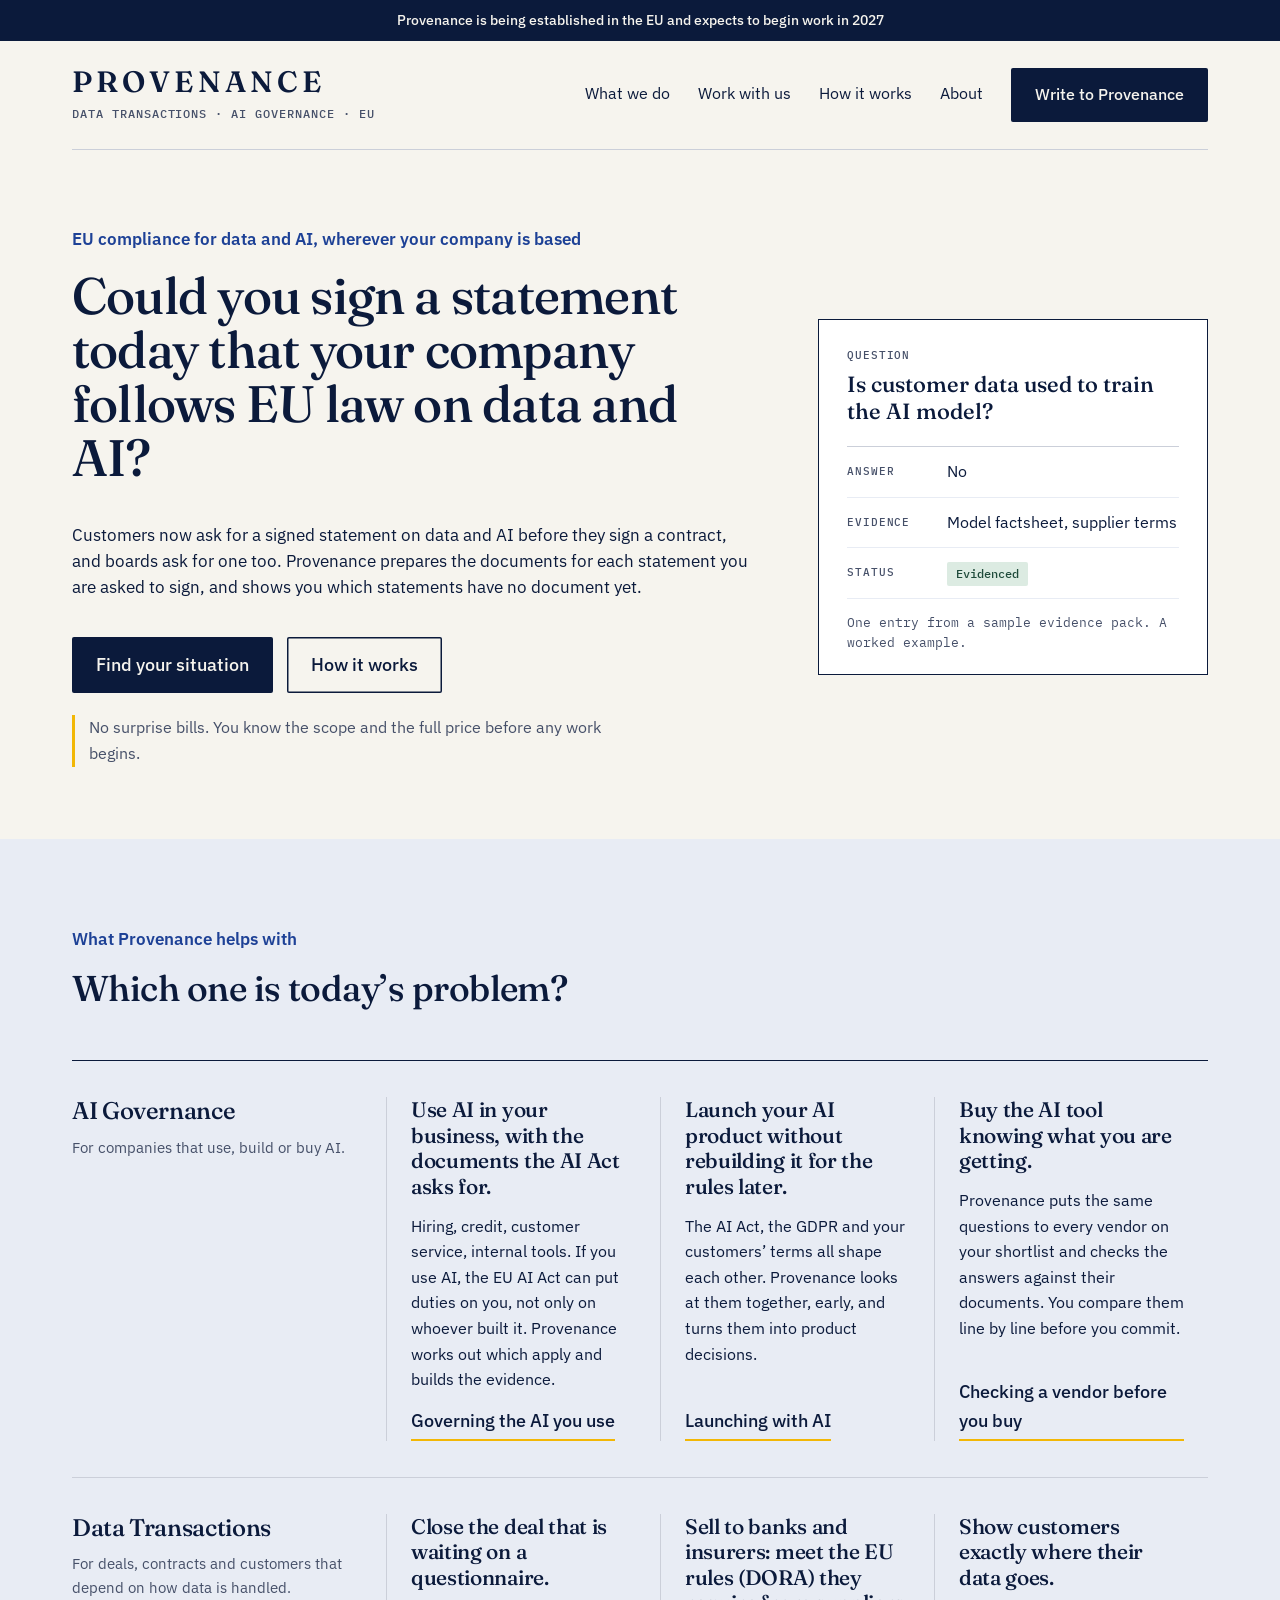
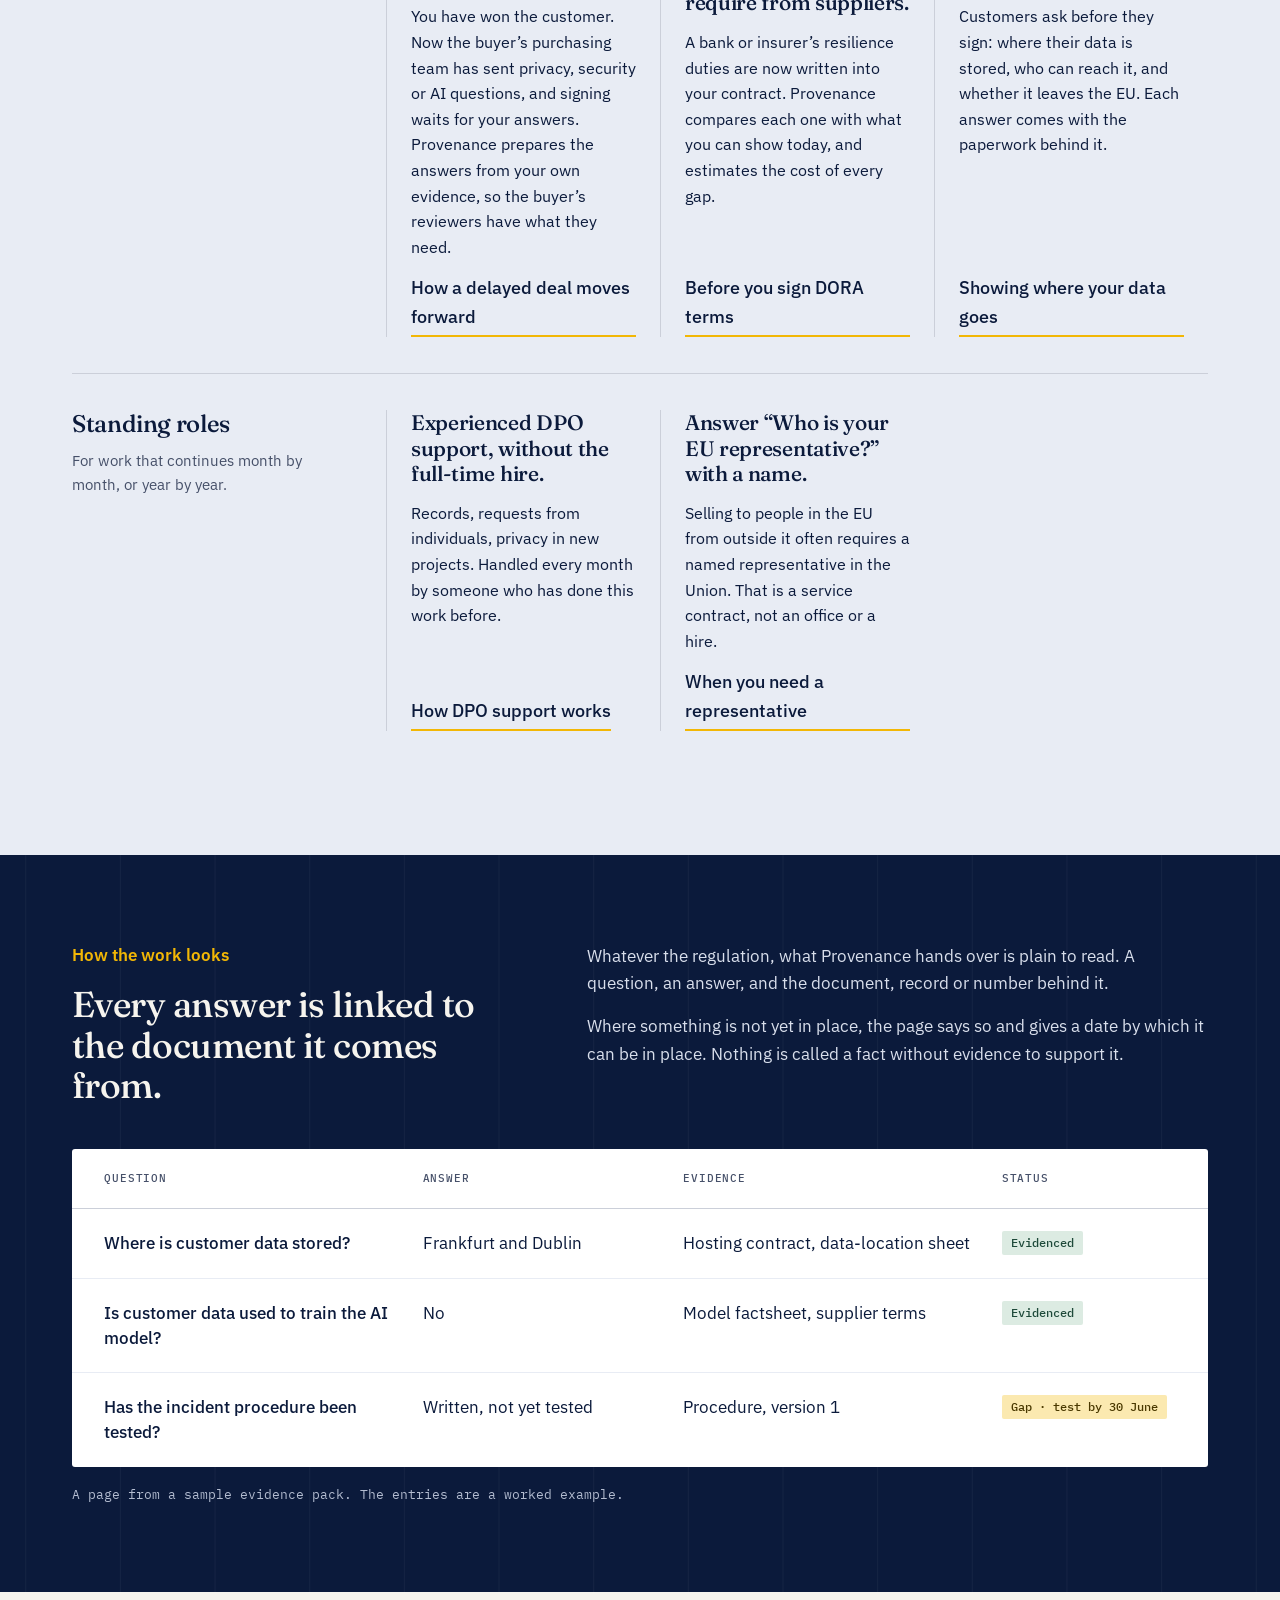
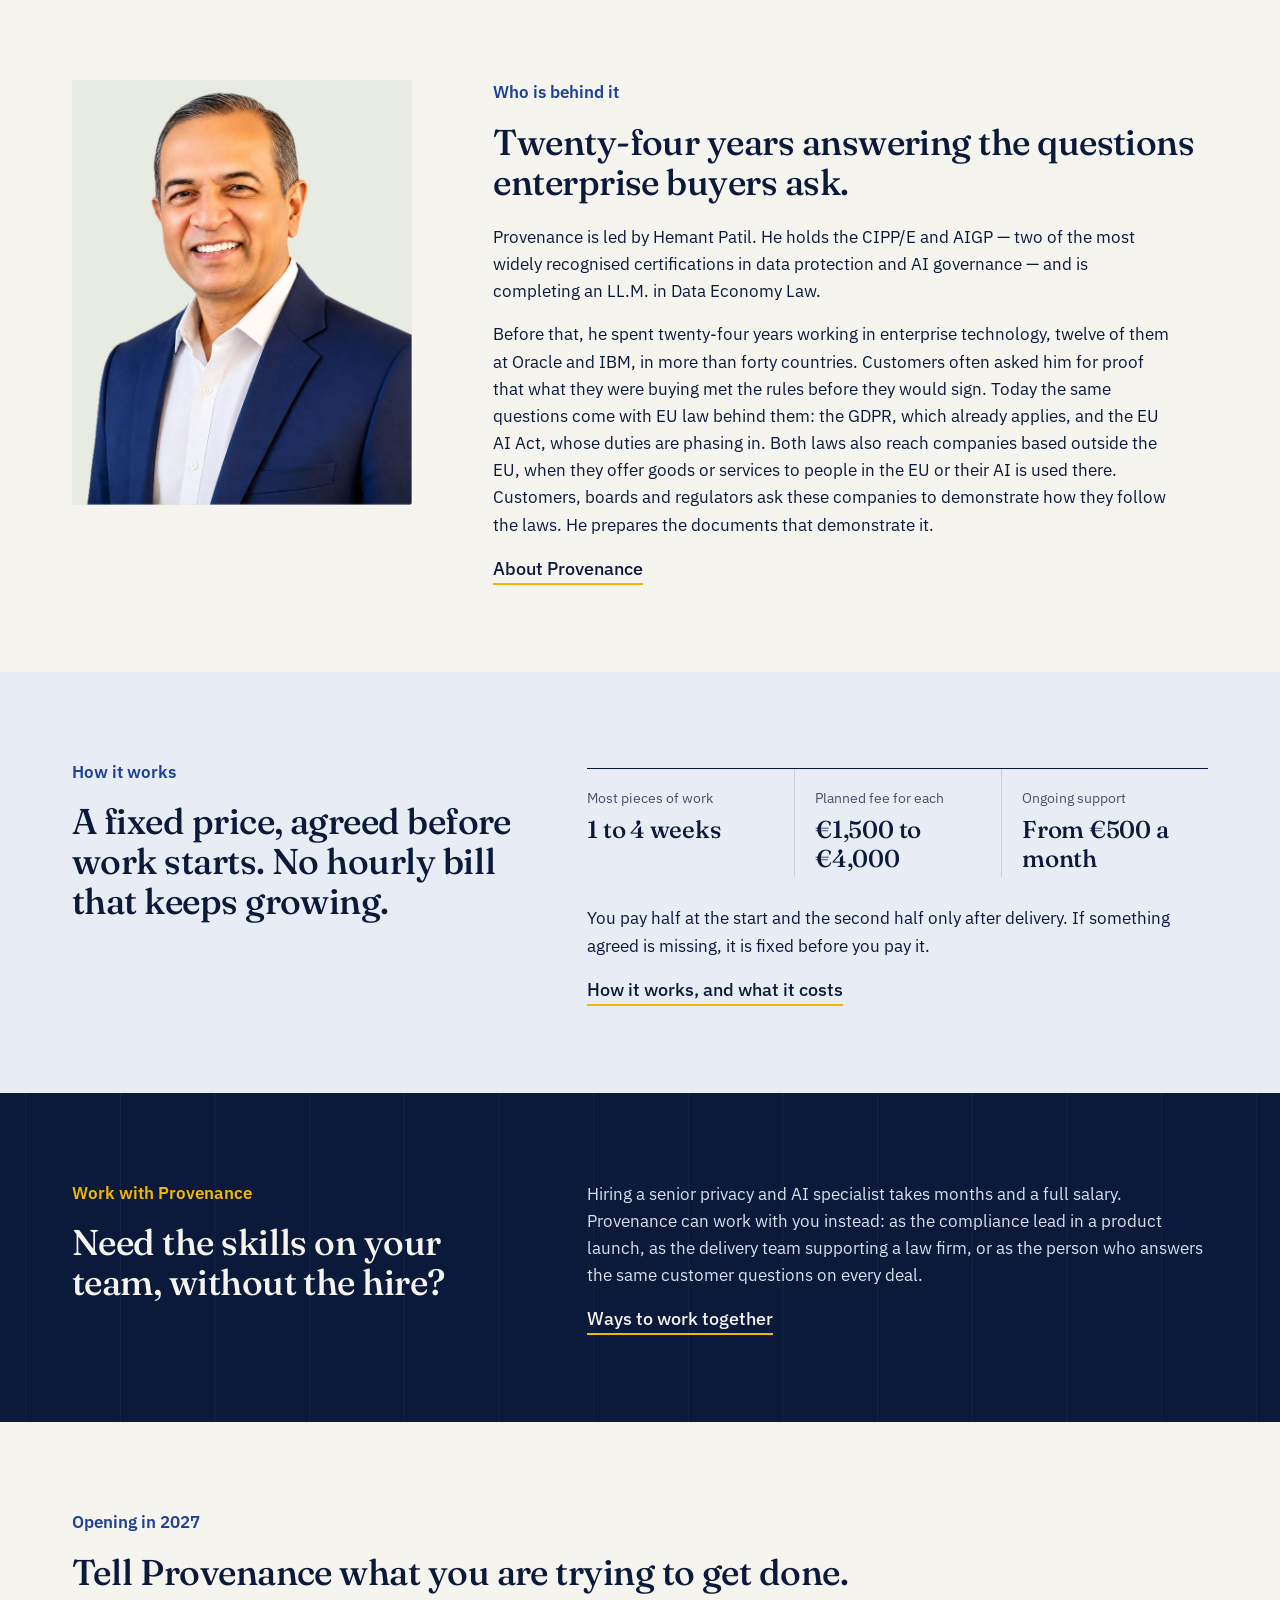
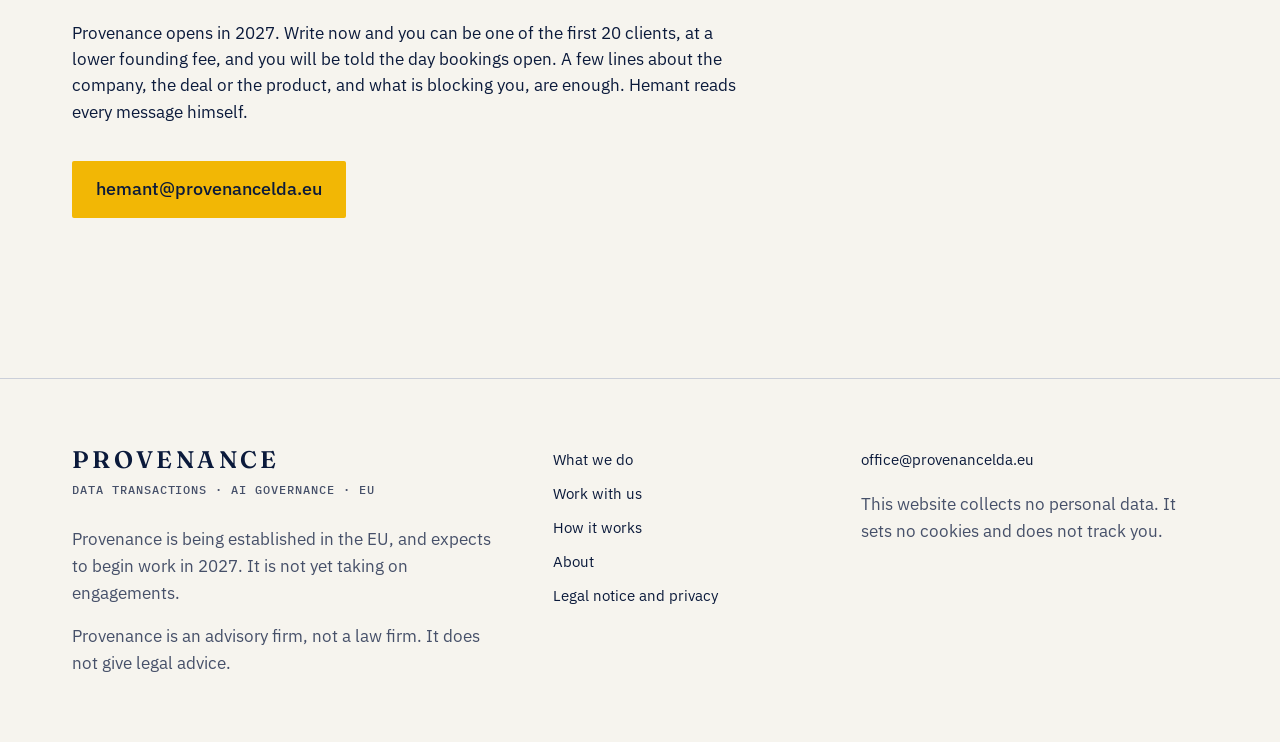
==== commit e002a4de: "Preview: founder paragraph with authentic EU scope and 'demonstrate' (awaiting panel test) Co-Author" ====
--- a/index.html
+++ b/index.html
@@ -94,7 +94,7 @@
 <p class="eyebrow">Who is behind it</p>
 <h2>Twenty-four years answering the questions enterprise buyers ask.</h2>
 <p>Provenance is led by Hemant Patil. He holds the CIPP/E and AIGP — two of the most widely recognised certifications in data protection and AI governance — and is completing an LL.M. in Data Economy Law.</p>
-<p>Before that, he spent twenty-four years working in enterprise technology, twelve of them at Oracle and IBM, in more than forty countries. Customers often asked him for proof that what they were buying met the rules before they would sign. Today the same questions come with EU law behind them: the GDPR, which already applies, and the EU AI Act, whose duties are phasing in. Both can apply to companies that serve EU customers, wherever the company is based. Customers, boards and regulators ask those companies to show how they follow these laws. He prepares the documents that show it.</p>
+<p>Before that, he spent twenty-four years working in enterprise technology, twelve of them at Oracle and IBM, in more than forty countries. Customers often asked him for proof that what they were buying met the rules before they would sign. Today the same questions come with EU law behind them: the GDPR, which already applies, and the EU AI Act, whose duties are phasing in. Both laws also reach companies based outside the EU, when they offer goods or services to people in the EU or their AI is used there. Customers, boards and regulators ask these companies to demonstrate how they follow the laws. He prepares the documents that demonstrate it.</p>
 <a class="go" href="about.html">About Provenance</a>
 </div>
 </div>
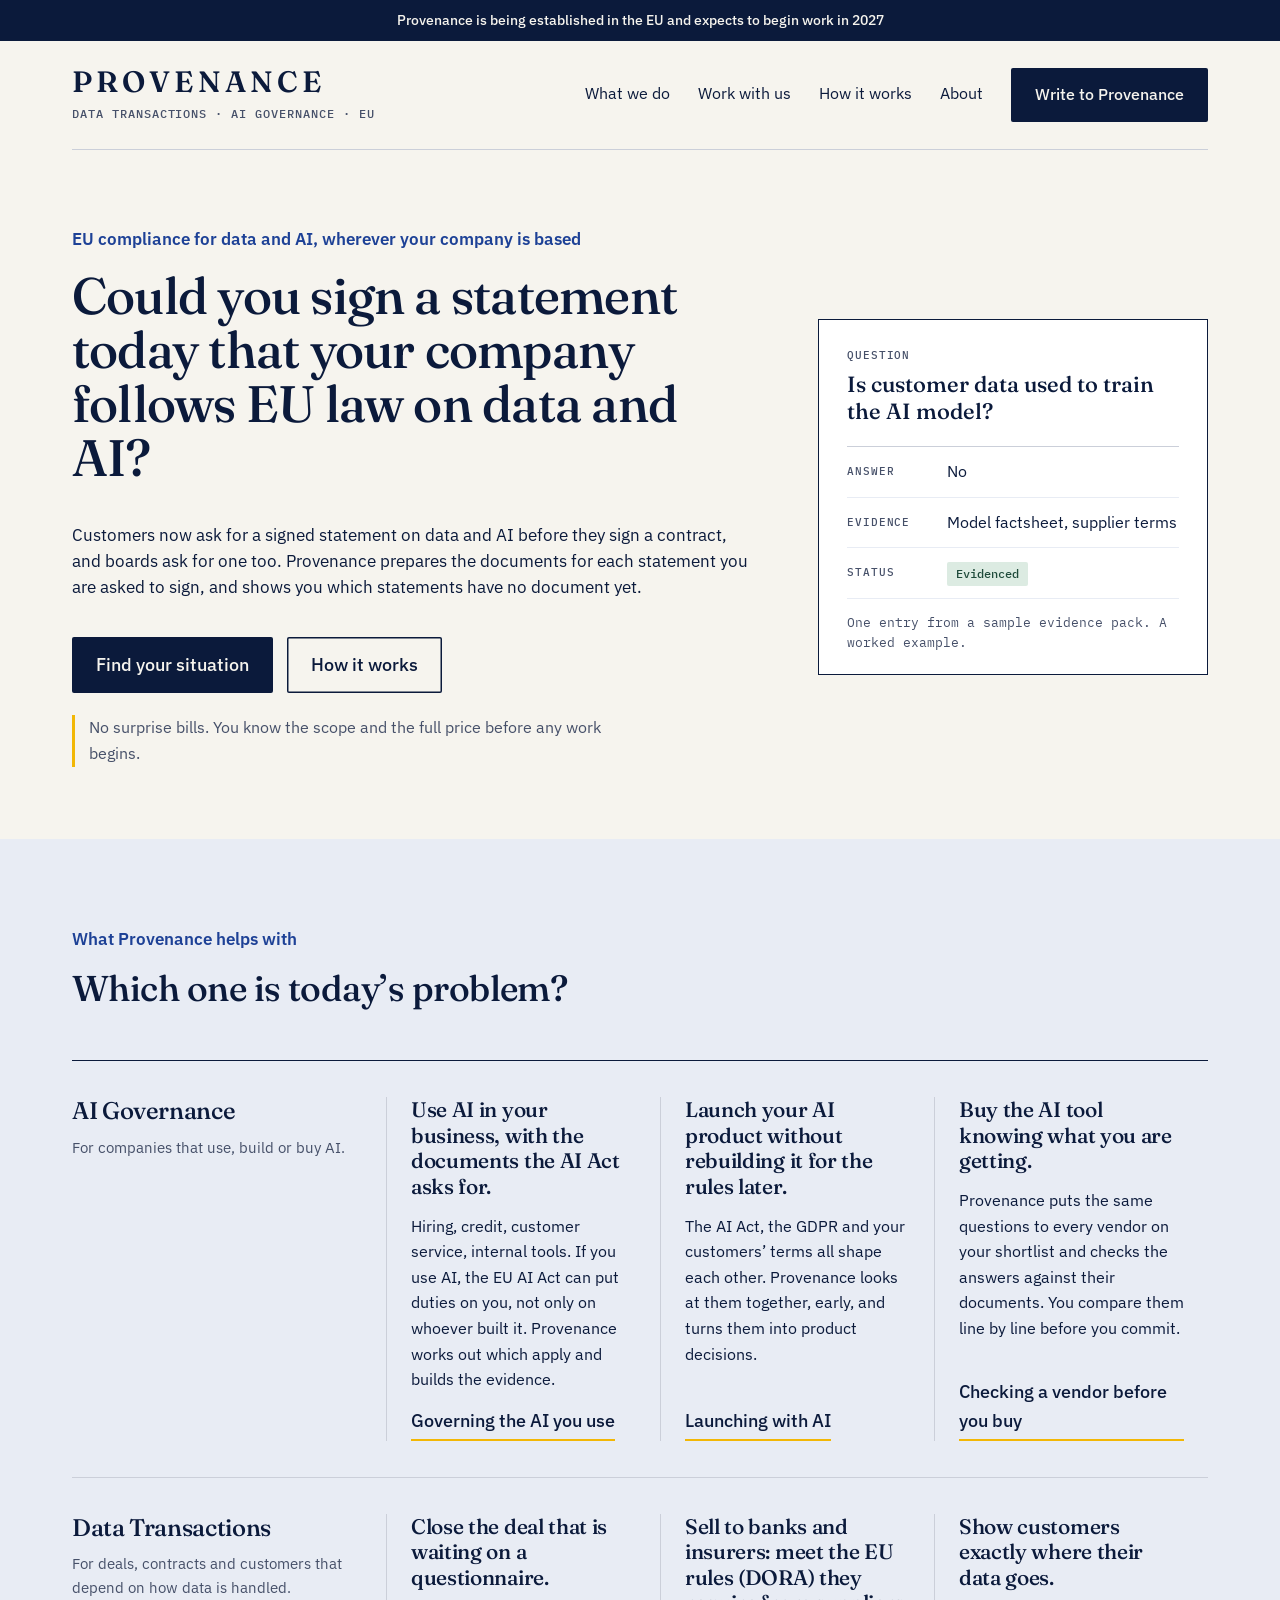
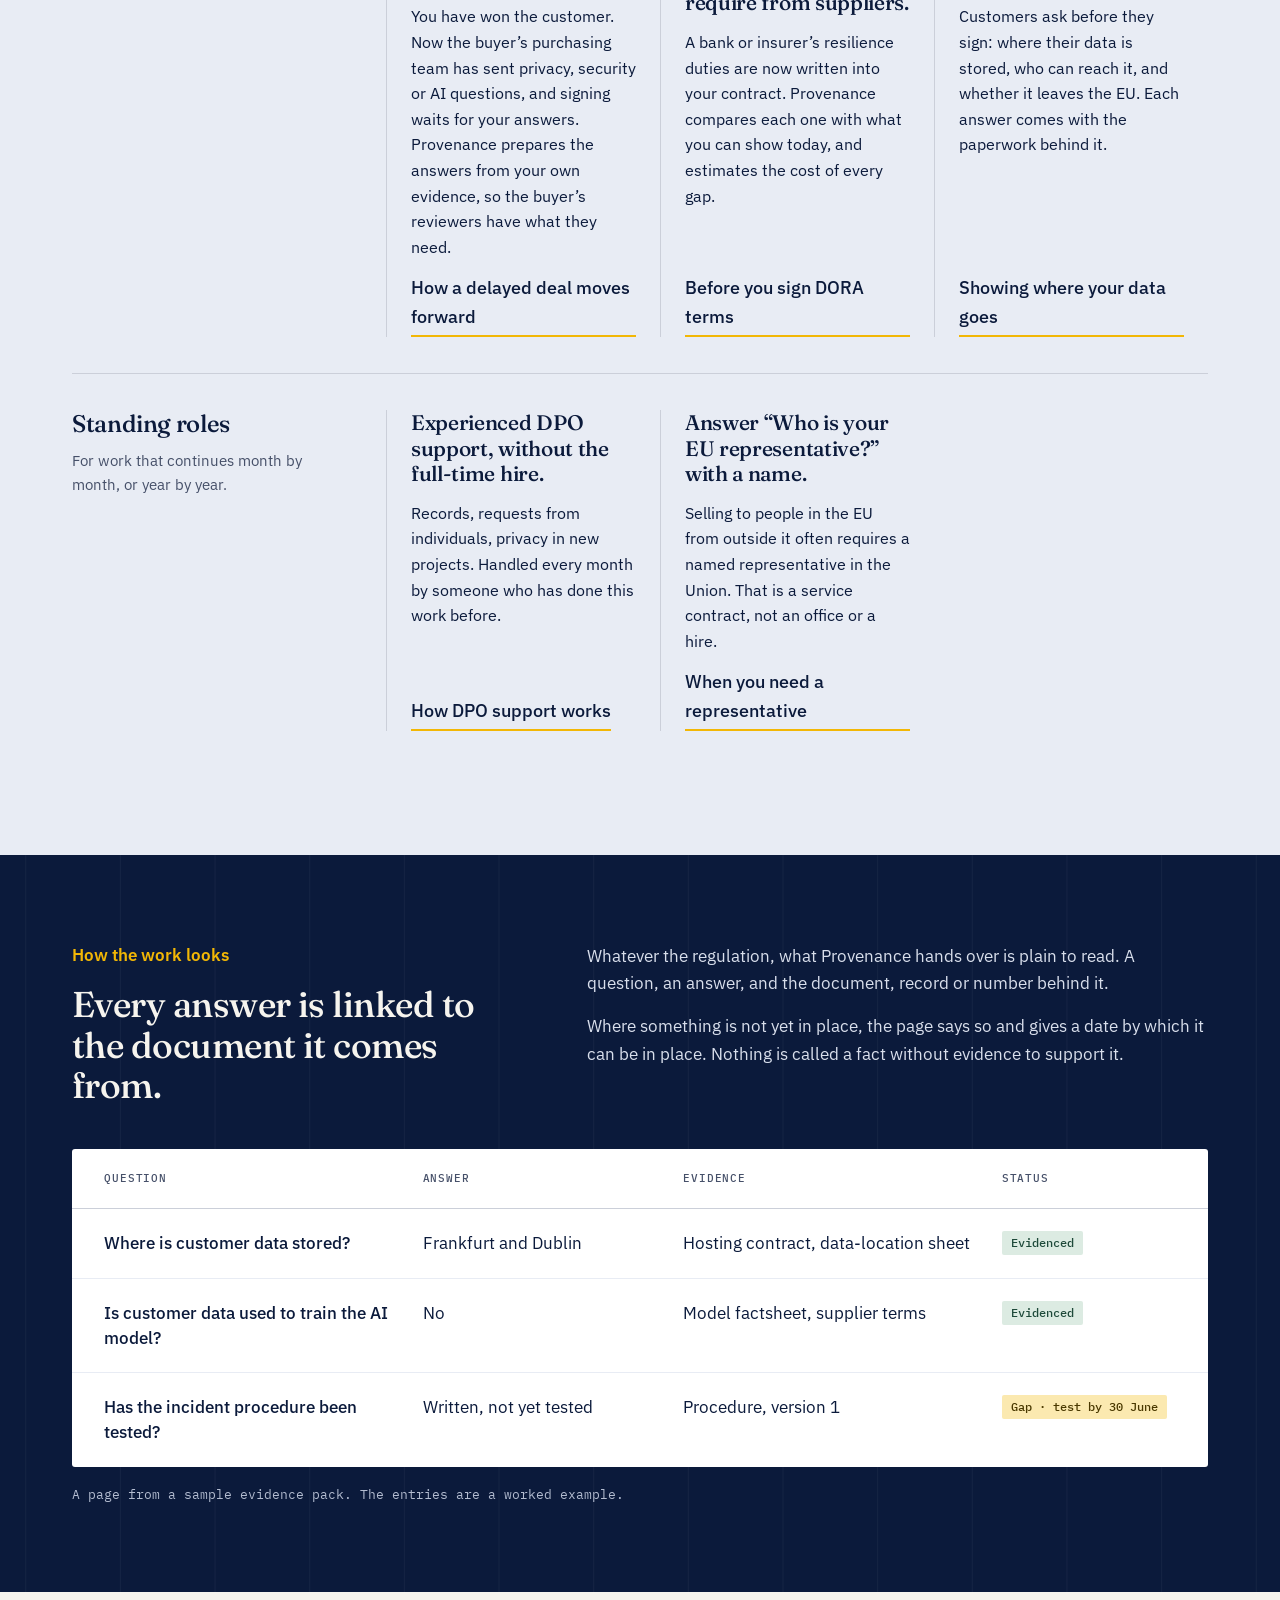
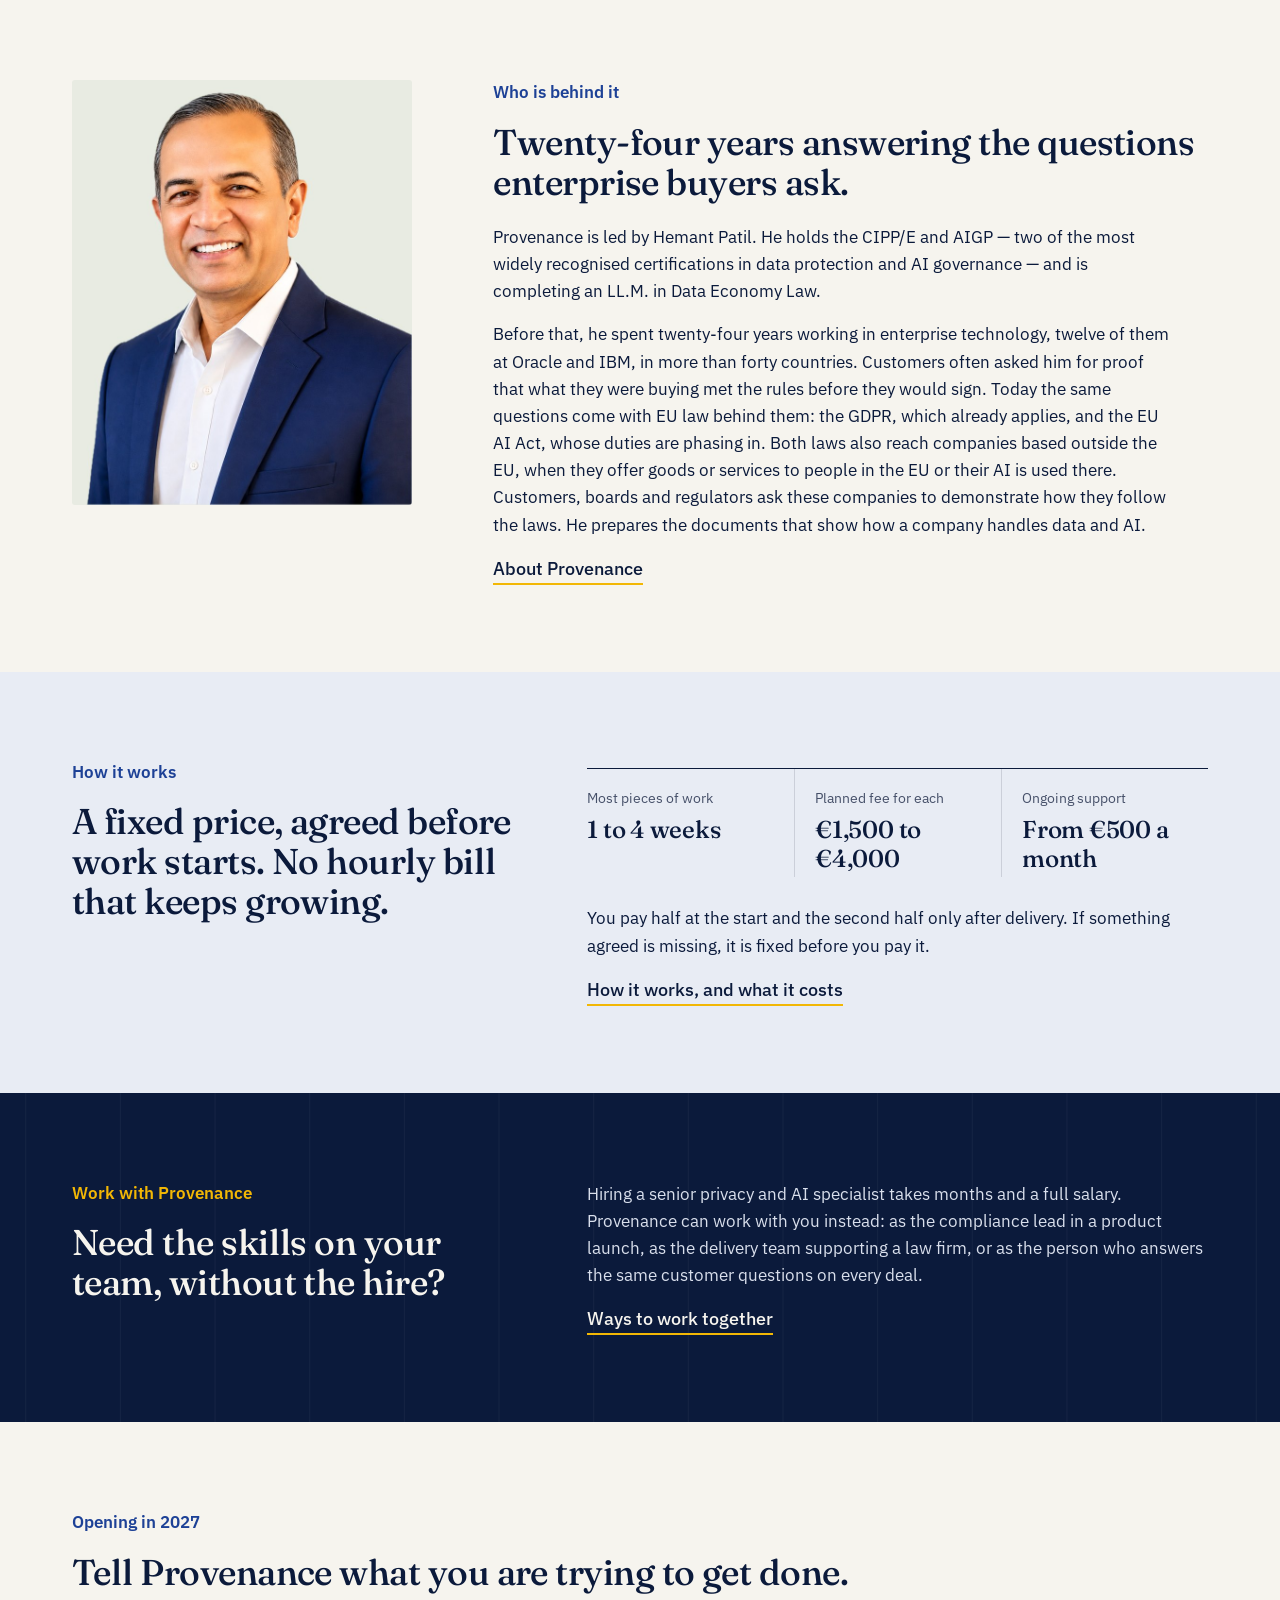
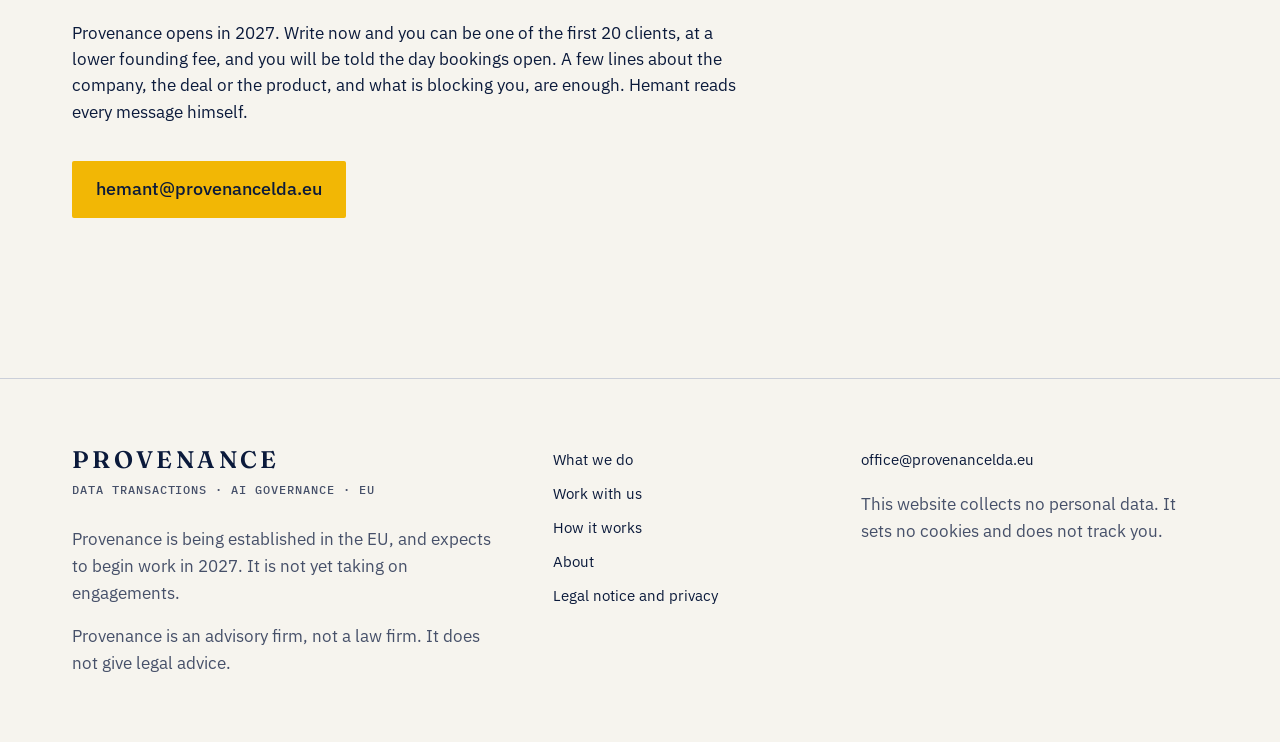
==== commit f5a6e107: "Founder paragraph: closing sentence says what the documents show Co-Authored-By: Claude Sonnet 5.5 <" ====
--- a/index.html
+++ b/index.html
@@ -94,7 +94,7 @@
 <p class="eyebrow">Who is behind it</p>
 <h2>Twenty-four years answering the questions enterprise buyers ask.</h2>
 <p>Provenance is led by Hemant Patil. He holds the CIPP/E and AIGP — two of the most widely recognised certifications in data protection and AI governance — and is completing an LL.M. in Data Economy Law.</p>
-<p>Before that, he spent twenty-four years working in enterprise technology, twelve of them at Oracle and IBM, in more than forty countries. Customers often asked him for proof that what they were buying met the rules before they would sign. Today the same questions come with EU law behind them: the GDPR, which already applies, and the EU AI Act, whose duties are phasing in. Both laws also reach companies based outside the EU, when they offer goods or services to people in the EU or their AI is used there. Customers, boards and regulators ask these companies to demonstrate how they follow the laws. He prepares the documents that demonstrate it.</p>
+<p>Before that, he spent twenty-four years working in enterprise technology, twelve of them at Oracle and IBM, in more than forty countries. Customers often asked him for proof that what they were buying met the rules before they would sign. Today the same questions come with EU law behind them: the GDPR, which already applies, and the EU AI Act, whose duties are phasing in. Both laws also reach companies based outside the EU, when they offer goods or services to people in the EU or their AI is used there. Customers, boards and regulators ask these companies to demonstrate how they follow the laws. He prepares the documents that show how a company handles data and AI.</p>
 <a class="go" href="about.html">About Provenance</a>
 </div>
 </div>
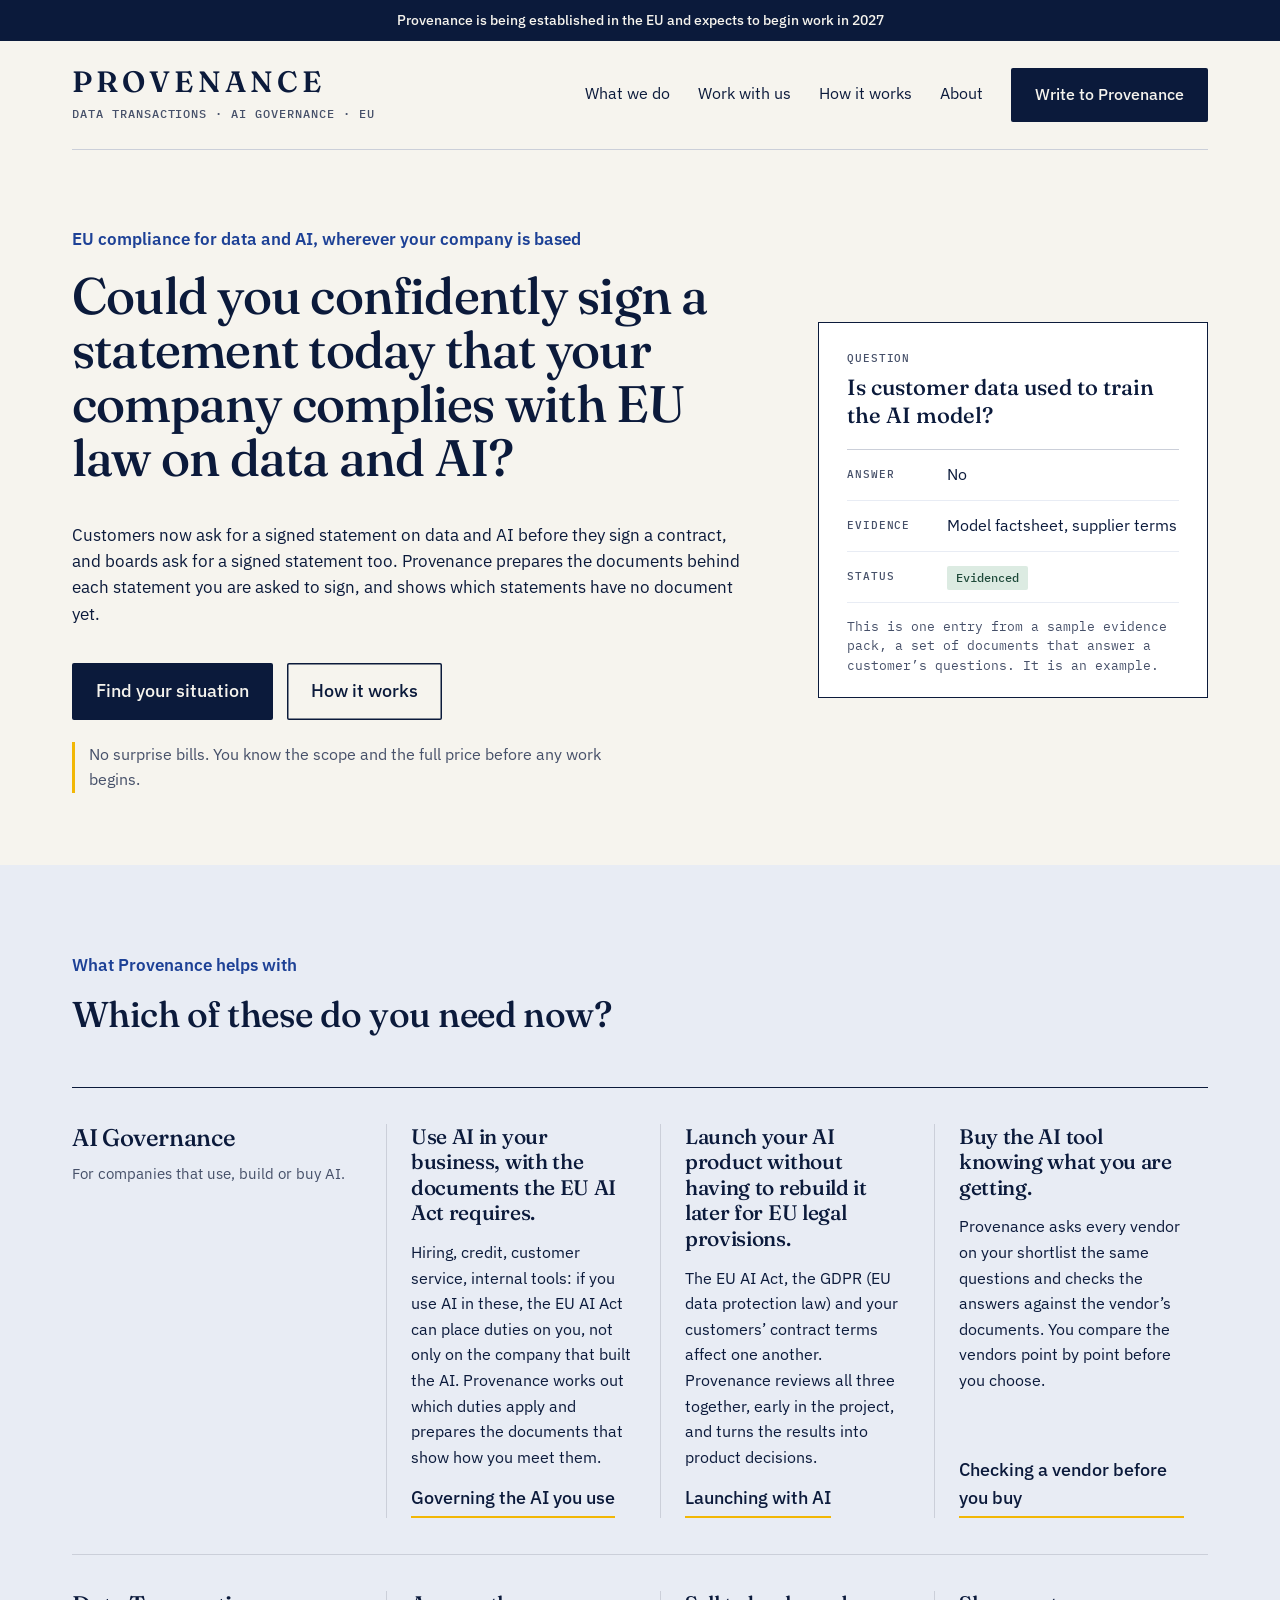
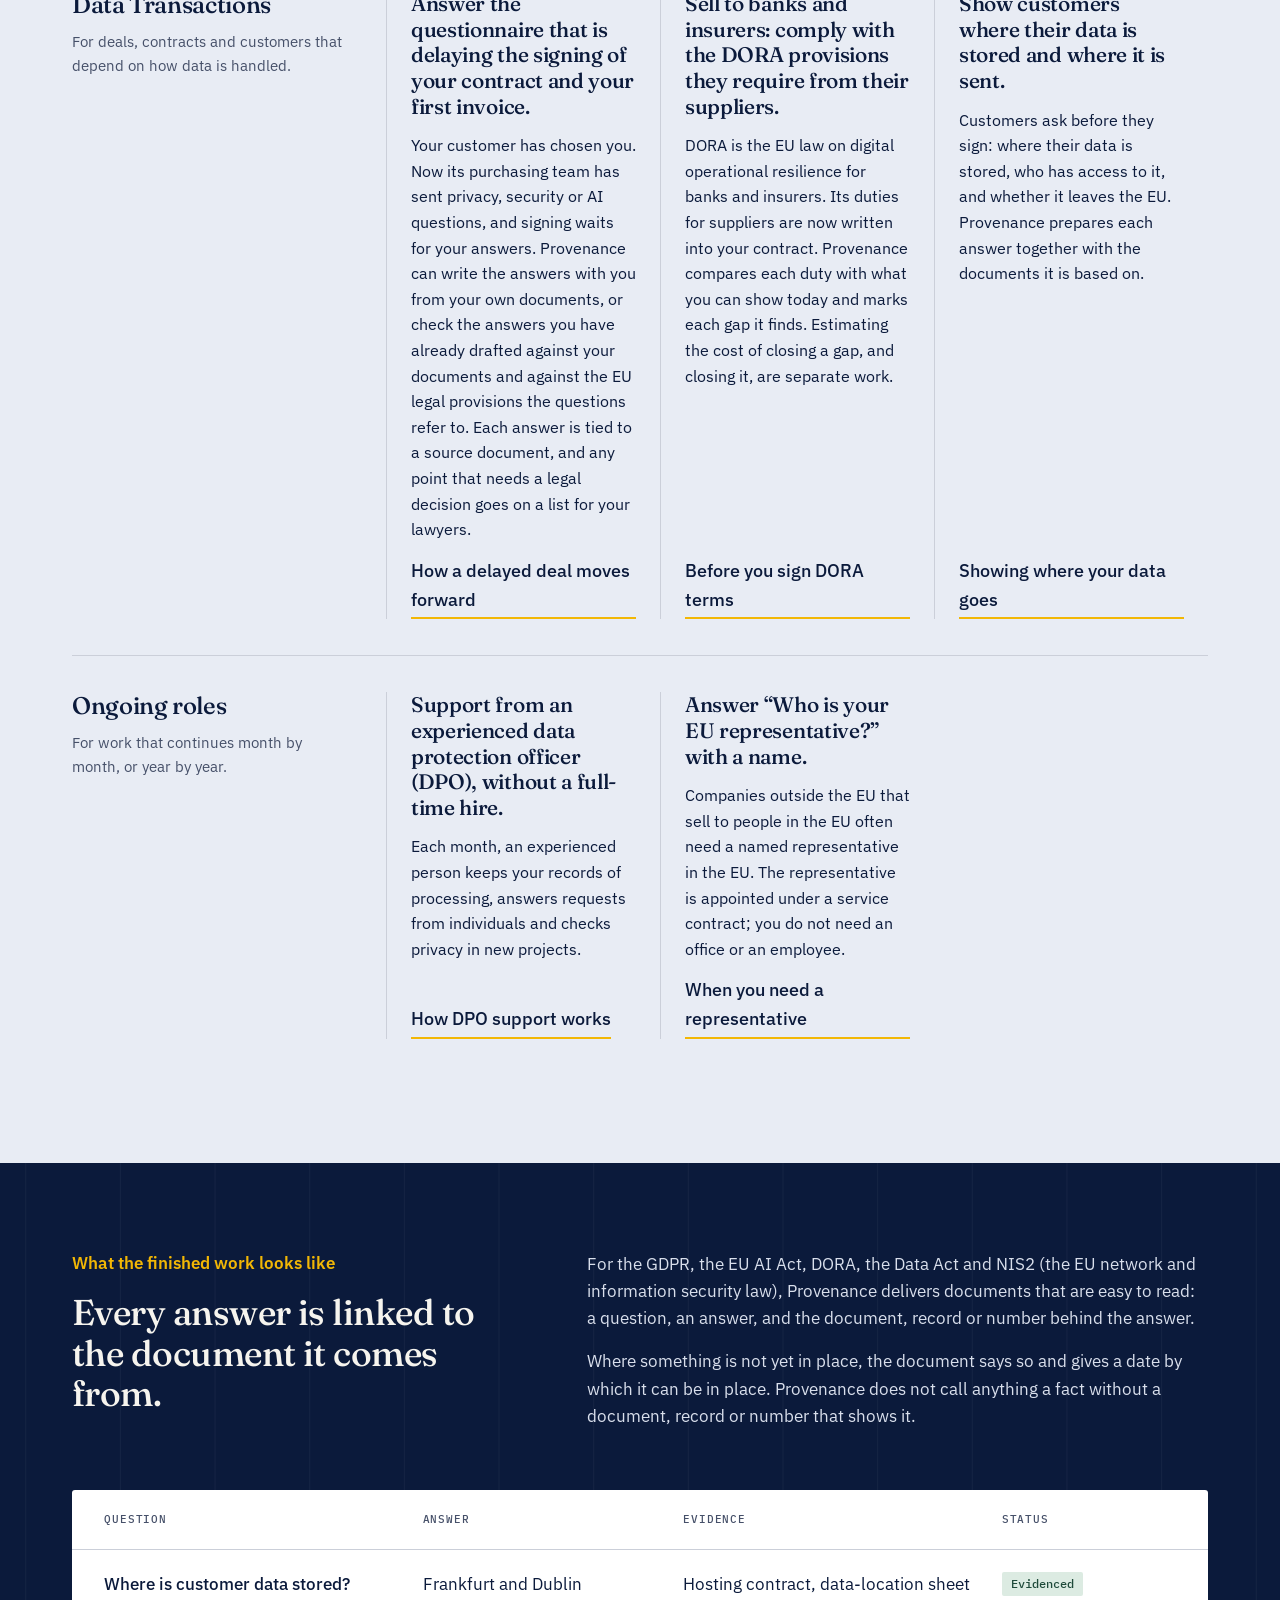
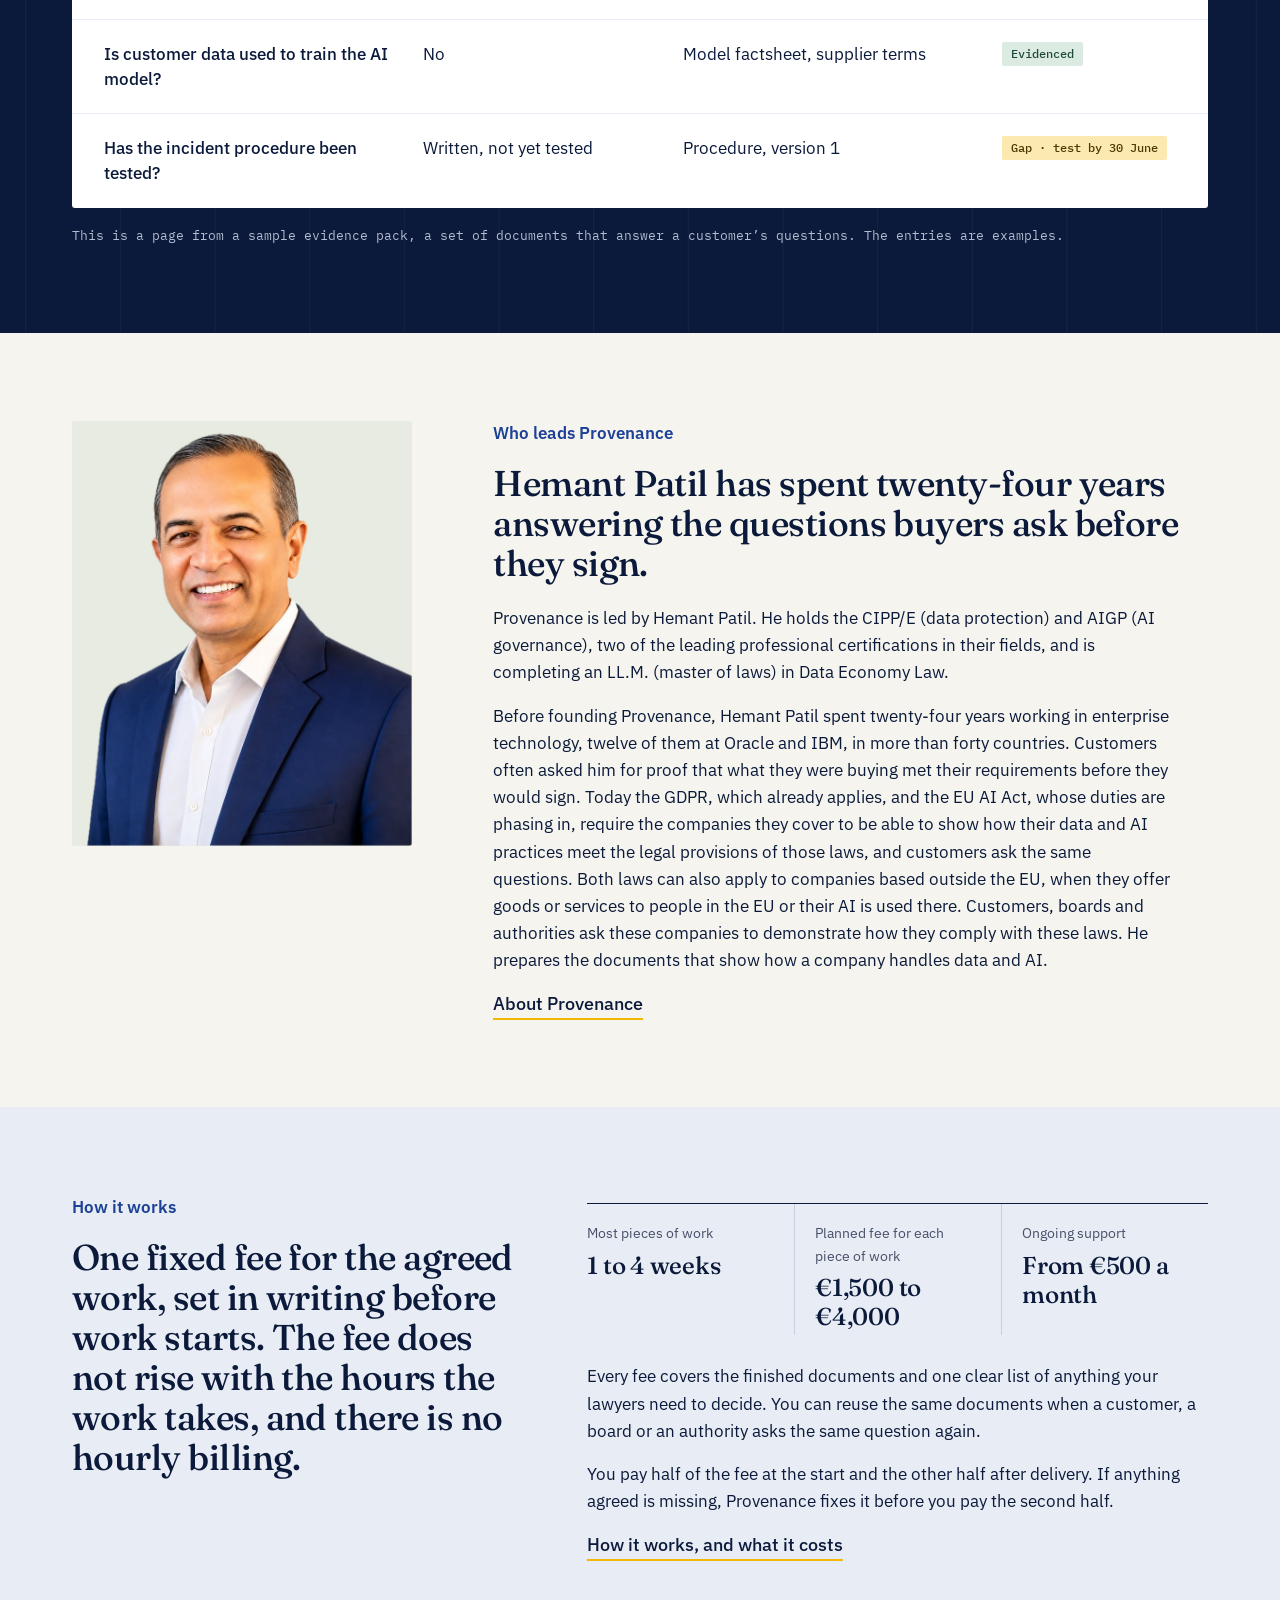
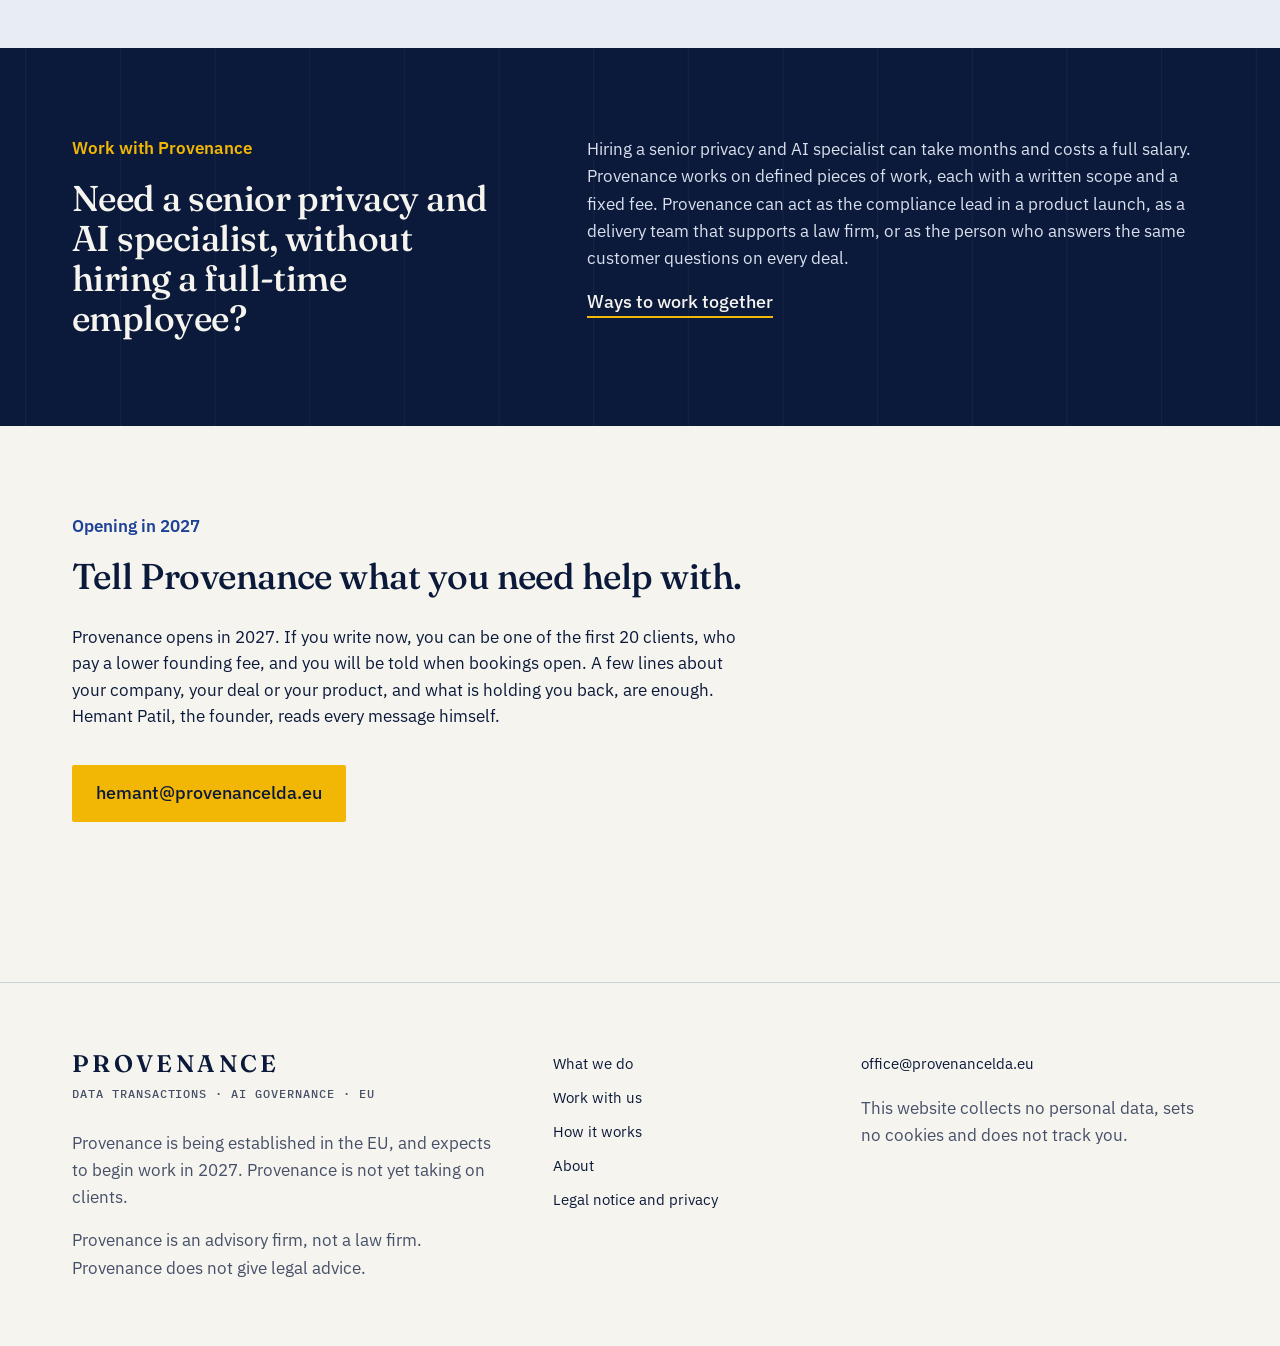
==== commit c3ffcbab: "Preview: copy round 3 (approved rewrites, pricing paragraph, What you get column) - not yet on main " ====
--- a/index.html
+++ b/index.html
@@ -32,8 +32,8 @@
 <div class="wrap herogrid">
 <div>
 <p class="eyebrow">EU compliance for data and AI, wherever your company is based</p>
-<h1>Could you sign a statement today that your company follows EU law on data and AI?</h1>
-<p class="lead" style="margin:36px 0 36px">Customers now ask for a signed statement on data and AI before they sign a contract, and boards ask for one too. Provenance prepares the documents for each statement you are asked to sign, and shows you which statements have no document yet.</p>
+<h1>Could you confidently sign a statement today that your company complies with EU law on data and AI?</h1>
+<p class="lead" style="margin:36px 0 36px">Customers now ask for a signed statement on data and AI before they sign a contract, and boards ask for a signed statement too. Provenance prepares the documents behind each statement you are asked to sign, and shows which statements have no document yet.</p>
 <div class="row">
 <a class="btn" href="#situations">Find your situation</a>
 <a class="btn alt" href="how-it-works.html">How it works</a>
@@ -48,7 +48,7 @@
 <div><dt>Evidence</dt><dd>Model factsheet, supplier terms</dd></div>
 <div><dt>Status</dt><dd><span class="ok">Evidenced</span></dd></div>
 </dl>
-<p class="cap">One entry from a sample evidence pack. A worked example.</p>
+<p class="cap">This is one entry from a sample evidence pack, a set of documents that answer a customer’s questions. It is an example.</p>
 </aside>
 </div>
 </section>
@@ -56,11 +56,11 @@
 <section class="sec tint" id="situations">
 <div class="wrap">
 <p class="eyebrow">What Provenance helps with</p>
-<h2>Which one is today’s problem?</h2>
+<h2>Which of these do you need now?</h2>
 <div class="groups">
-<div class="grow"><div class="gname"><h3>AI Governance</h3><p>For companies that use, build or buy AI.</p></div><div class="gcards"><div class="card"><h3>Use AI in your business, with the documents the AI Act asks for.</h3><p>Hiring, credit, customer service, internal tools. If you use AI, the EU AI Act can put duties on you, not only on whoever built it. Provenance works out which apply and builds the evidence.</p><a class="go" href="services.html#ai-act">Governing the AI you use</a></div><div class="card"><h3>Launch your AI product without rebuilding it for the rules later.</h3><p>The AI Act, the GDPR and your customers’ terms all shape each other. Provenance looks at them together, early, and turns them into product decisions.</p><a class="go" href="services.html#ai-launch">Launching with AI</a></div><div class="card"><h3>Buy the AI tool knowing what you are getting.</h3><p>Provenance puts the same questions to every vendor on your shortlist and checks the answers against their documents. You compare them line by line before you commit.</p><a class="go" href="services.html#buying-ai">Checking a vendor before you buy</a></div></div></div>
-<div class="grow"><div class="gname"><h3>Data Transactions</h3><p>For deals, contracts and customers that depend on how data is handled.</p></div><div class="gcards"><div class="card"><h3>Close the deal that is waiting on a questionnaire.</h3><p>You have won the customer. Now the buyer’s purchasing team has sent privacy, security or AI questions, and signing waits for your answers. Provenance prepares the answers from your own evidence, so the buyer’s reviewers have what they need.</p><a class="go" href="services.html#deal">How a delayed deal moves forward</a></div><div class="card"><h3>Sell to banks and insurers: meet the EU rules (DORA) they require from suppliers.</h3><p>A bank or insurer’s resilience duties are now written into your contract. Provenance compares each one with what you can show today, and estimates the cost of every gap.</p><a class="go" href="services.html#dora">Before you sign DORA terms</a></div><div class="card"><h3>Show customers exactly where their data goes.</h3><p>Customers ask before they sign: where their data is stored, who can reach it, and whether it leaves the EU. Each answer comes with the paperwork behind it.</p><a class="go" href="services.html#transfers">Showing where your data goes</a></div></div></div>
-<div class="grow"><div class="gname"><h3>Standing roles</h3><p>For work that continues month by month, or year by year.</p></div><div class="gcards"><div class="card"><h3>Experienced DPO support, without the full-time hire.</h3><p>Records, requests from individuals, privacy in new projects. Handled every month by someone who has done this work before.</p><a class="go" href="services.html#gdpr">How DPO support works</a></div><div class="card"><h3>Answer “Who is your EU representative?” with a name.</h3><p>Selling to people in the EU from outside it often requires a named representative in the Union. That is a service contract, not an office or a hire.</p><a class="go" href="services.html#representative">When you need a representative</a></div></div></div>
+<div class="grow"><div class="gname"><h3>AI Governance</h3><p>For companies that use, build or buy AI.</p></div><div class="gcards"><div class="card"><h3>Use AI in your business, with the documents the EU AI Act requires.</h3><p>Hiring, credit, customer service, internal tools: if you use AI in these, the EU AI Act can place duties on you, not only on the company that built the AI. Provenance works out which duties apply and prepares the documents that show how you meet them.</p><a class="go" href="services.html#ai-act">Governing the AI you use</a></div><div class="card"><h3>Launch your AI product without having to rebuild it later for EU legal provisions.</h3><p>The EU AI Act, the GDPR (EU data protection law) and your customers’ contract terms affect one another. Provenance reviews all three together, early in the project, and turns the results into product decisions.</p><a class="go" href="services.html#ai-launch">Launching with AI</a></div><div class="card"><h3>Buy the AI tool knowing what you are getting.</h3><p>Provenance asks every vendor on your shortlist the same questions and checks the answers against the vendor’s documents. You compare the vendors point by point before you choose.</p><a class="go" href="services.html#buying-ai">Checking a vendor before you buy</a></div></div></div>
+<div class="grow"><div class="gname"><h3>Data Transactions</h3><p>For deals, contracts and customers that depend on how data is handled.</p></div><div class="gcards"><div class="card"><h3>Answer the questionnaire that is delaying the signing of your contract and your first invoice.</h3><p>Your customer has chosen you. Now its purchasing team has sent privacy, security or AI questions, and signing waits for your answers. Provenance can write the answers with you from your own documents, or check the answers you have already drafted against your documents and against the EU legal provisions the questions refer to. Each answer is tied to a source document, and any point that needs a legal decision goes on a list for your lawyers.</p><a class="go" href="services.html#deal">How a delayed deal moves forward</a></div><div class="card"><h3>Sell to banks and insurers: comply with the DORA provisions they require from their suppliers.</h3><p>DORA is the EU law on digital operational resilience for banks and insurers. Its duties for suppliers are now written into your contract. Provenance compares each duty with what you can show today and marks each gap it finds. Estimating the cost of closing a gap, and closing it, are separate work.</p><a class="go" href="services.html#dora">Before you sign DORA terms</a></div><div class="card"><h3>Show customers where their data is stored and where it is sent.</h3><p>Customers ask before they sign: where their data is stored, who has access to it, and whether it leaves the EU. Provenance prepares each answer together with the documents it is based on.</p><a class="go" href="services.html#transfers">Showing where your data goes</a></div></div></div>
+<div class="grow"><div class="gname"><h3>Ongoing roles</h3><p>For work that continues month by month, or year by year.</p></div><div class="gcards"><div class="card"><h3>Support from an experienced data protection officer (DPO), without a full-time hire.</h3><p>Each month, an experienced person keeps your records of processing, answers requests from individuals and checks privacy in new projects.</p><a class="go" href="services.html#gdpr">How DPO support works</a></div><div class="card"><h3>Answer “Who is your EU representative?” with a name.</h3><p>Companies outside the EU that sell to people in the EU often need a named representative in the EU. The representative is appointed under a service contract; you do not need an office or an employee.</p><a class="go" href="services.html#representative">When you need a representative</a></div></div></div>
 </div>
 </div>
 </section>
@@ -68,12 +68,12 @@
 <section class="sec dark">
 <div class="wrap split">
 <div>
-<p class="eyebrow">How the work looks</p>
+<p class="eyebrow">What the finished work looks like</p>
 <h2>Every answer is linked to the document it comes from.</h2>
 </div>
 <div>
-<p>Whatever the regulation, what Provenance hands over is plain to read. A question, an answer, and the document, record or number behind it.</p>
-<p>Where something is not yet in place, the page says so and gives a date by which it can be in place. Nothing is called a fact without evidence to support it.</p>
+<p>For the GDPR, the EU AI Act, DORA, the Data Act and NIS2 (the EU network and information security law), Provenance delivers documents that are easy to read: a question, an answer, and the document, record or number behind the answer.</p>
+<p>Where something is not yet in place, the document says so and gives a date by which it can be in place. Provenance does not call anything a fact without a document, record or number that shows it.</p>
 </div>
 </div>
 <div class="wrap" style="margin-top:44px">
@@ -83,7 +83,7 @@
 <div class="r"><b>Is customer data used to train the AI model?</b><span>No</span><span>Model factsheet, supplier terms</span><span class="ok">Evidenced</span></div>
 <div class="r"><b>Has the incident procedure been tested?</b><span>Written, not yet tested</span><span>Procedure, version 1</span><span class="gap">Gap · test by 30 June</span></div>
 </div>
-<p class="cap">A page from a sample evidence pack. The entries are a worked example.</p>
+<p class="cap">This is a page from a sample evidence pack, a set of documents that answer a customer’s questions. The entries are examples.</p>
 </div>
 </section>
 
@@ -91,10 +91,10 @@
 <div class="wrap founder">
 <img src="img/hemant-patil.jpg" alt="Hemant Patil, founder of Provenance" width="720" height="899">
 <div>
-<p class="eyebrow">Who is behind it</p>
-<h2>Twenty-four years answering the questions enterprise buyers ask.</h2>
-<p>Provenance is led by Hemant Patil. He holds the CIPP/E and AIGP — two of the most widely recognised certifications in data protection and AI governance — and is completing an LL.M. in Data Economy Law.</p>
-<p>Before that, he spent twenty-four years working in enterprise technology, twelve of them at Oracle and IBM, in more than forty countries. Customers often asked him for proof that what they were buying met the rules before they would sign. Today the same questions come with EU law behind them: the GDPR, which already applies, and the EU AI Act, whose duties are phasing in. Both laws also reach companies based outside the EU, when they offer goods or services to people in the EU or their AI is used there. Customers, boards and regulators ask these companies to demonstrate how they follow the laws. He prepares the documents that show how a company handles data and AI.</p>
+<p class="eyebrow">Who leads Provenance</p>
+<h2>Hemant Patil has spent twenty-four years answering the questions buyers ask before they sign.</h2>
+<p>Provenance is led by Hemant Patil. He holds the CIPP/E (data protection) and AIGP (AI governance), two of the leading professional certifications in their fields, and is completing an LL.M. (master of laws) in Data Economy Law.</p>
+<p>Before founding Provenance, Hemant Patil spent twenty-four years working in enterprise technology, twelve of them at Oracle and IBM, in more than forty countries. Customers often asked him for proof that what they were buying met their requirements before they would sign. Today the GDPR, which already applies, and the EU AI Act, whose duties are phasing in, require the companies they cover to be able to show how their data and AI practices meet the legal provisions of those laws, and customers ask the same questions. Both laws can also apply to companies based outside the EU, when they offer goods or services to people in the EU or their AI is used there. Customers, boards and authorities ask these companies to demonstrate how they comply with these laws. He prepares the documents that show how a company handles data and AI.</p>
 <a class="go" href="about.html">About Provenance</a>
 </div>
 </div>
@@ -104,11 +104,12 @@
 <div class="wrap split">
 <div>
 <p class="eyebrow">How it works</p>
-<h2>A fixed price, agreed before work starts. No hourly bill that keeps growing.</h2>
+<h2>One fixed fee for the agreed work, set in writing before work starts. The fee does not rise with the hours the work takes, and there is no hourly billing.</h2>
 </div>
 <div>
-<dl class="figs"><div><dt>Most pieces of work</dt><dd>1 to 4 weeks</dd></div><div><dt>Planned fee for each</dt><dd>€1,500 to €4,000</dd></div><div><dt>Ongoing support</dt><dd>From €500 a month</dd></div></dl>
-<p>You pay half at the start and the second half only after delivery. If something agreed is missing, it is fixed before you pay it.</p>
+<dl class="figs"><div><dt>Most pieces of work</dt><dd>1 to 4 weeks</dd></div><div><dt>Planned fee for each piece of work</dt><dd>€1,500 to €4,000</dd></div><div><dt>Ongoing support</dt><dd>From €500 a month</dd></div></dl>
+<p>Every fee covers the finished documents and one clear list of anything your lawyers need to decide. You can reuse the same documents when a customer, a board or an authority asks the same question again.</p>
+<p>You pay half of the fee at the start and the other half after delivery. If anything agreed is missing, Provenance fixes it before you pay the second half.</p>
 <a class="go" href="how-it-works.html">How it works, and what it costs</a>
 </div>
 </div>
@@ -118,10 +119,10 @@
 <div class="wrap split">
 <div>
 <p class="eyebrow">Work with Provenance</p>
-<h2>Need the skills on your team, without the hire?</h2>
+<h2>Need a senior privacy and AI specialist, without hiring a full-time employee?</h2>
 </div>
 <div>
-<p>Hiring a senior privacy and AI specialist takes months and a full salary. Provenance can work with you instead: as the compliance lead in a product launch, as the delivery team supporting a law firm, or as the person who answers the same customer questions on every deal.</p>
+<p>Hiring a senior privacy and AI specialist can take months and costs a full salary. Provenance works on defined pieces of work, each with a written scope and a fixed fee. Provenance can act as the compliance lead in a product launch, as a delivery team that supports a law firm, or as the person who answers the same customer questions on every deal.</p>
 <a class="go" href="partners.html">Ways to work together</a>
 </div>
 </div>
@@ -130,8 +131,8 @@
 <section class="sec">
 <div class="wrap">
 <p class="eyebrow">Opening in 2027</p>
-<h2>Tell Provenance what you are trying to get done.</h2>
-<p class="lead" style="margin:28px 0 36px">Provenance opens in 2027. Write now and you can be one of the first 20 clients, at a lower founding fee, and you will be told the day bookings open. A few lines about the company, the deal or the product, and what is blocking you, are enough. Hemant reads every message himself.</p>
+<h2>Tell Provenance what you need help with.</h2>
+<p class="lead" style="margin:28px 0 36px">Provenance opens in 2027. If you write now, you can be one of the first 20 clients, who pay a lower founding fee, and you will be told when bookings open. A few lines about your company, your deal or your product, and what is holding you back, are enough. Hemant Patil, the founder, reads every message himself.</p>
 <div class="row"><a class="btn sun" href="mailto:hemant@provenancelda.eu?subject=A%20note%20for%20Provenance">hemant@provenancelda.eu</a></div>
 </div>
 </section>
@@ -139,8 +140,8 @@
 <footer class="foot"><div class="wrap"><div class="cols">
 <div>
 <a class="logo" href="index.html">PROVENANCE<small>Data Transactions · AI&nbsp;Governance&nbsp;·&nbsp;EU</small></a>
-<p style="margin-top:22px">Provenance is being established in the EU, and expects to begin work in 2027. It is not yet taking on engagements.</p>
-<p>Provenance is an advisory firm, not a law firm. It does not give legal advice.</p>
+<p style="margin-top:22px">Provenance is being established in the EU, and expects to begin work in 2027. Provenance is not yet taking on clients.</p>
+<p>Provenance is an advisory firm, not a law firm. Provenance does not give legal advice.</p>
 </div>
 <div>
 <a href="services.html">What we do</a>
@@ -151,7 +152,7 @@
 </div>
 <div>
 <a href="mailto:office@provenancelda.eu?subject=A%20note%20for%20Provenance">office@provenancelda.eu</a>
-<p style="margin-top:14px">This website collects no personal data. It sets no cookies and does not track you.</p>
+<p style="margin-top:14px">This website collects no personal data, sets no cookies and does not track you.</p>
 </div>
 </div></div></footer>
 <script>(function(){var b=document.querySelector('.mtog'),n=document.querySelector('.nav');if(!b||!n)return;b.addEventListener('click',function(){var o=n.classList.toggle('open');b.setAttribute('aria-expanded',o?'true':'false');b.textContent=o?'Close':'Menu';});document.addEventListener('keydown',function(e){if(e.key==='Escape'&&n.classList.contains('open')){n.classList.remove('open');b.setAttribute('aria-expanded','false');b.textContent='Menu';b.focus();}});})();</script>
--- a/styles.css
+++ b/styles.css
@@ -380,3 +380,13 @@
 }
 /* homepage hero: fixed-price reassurance under the buttons */
 .pv .assure{margin:22px 0 0;font-size:16px;color:var(--mute);padding-left:14px;border-left:3px solid var(--sun);max-width:34em}
+
+/* fee table: what each fee covers */
+.idx.prices .hd{display:grid;grid-template-columns:minmax(0,4fr) minmax(0,5fr) minmax(0,3fr);gap:8px 28px;padding:16px 32px}
+.idx.prices .r{grid-template-columns:minmax(0,4fr) minmax(0,5fr) minmax(0,3fr)}
+.idx.prices .r>span.get{font:400 16px/1.5 'IBM Plex Sans',sans-serif;color:var(--mute)}
+@media(max-width:860px){
+ .idx.prices .hd{display:none}
+ .idx.prices .r{grid-template-columns:minmax(0,1fr)}
+ .idx.prices .r>span.get{order:3}
+}
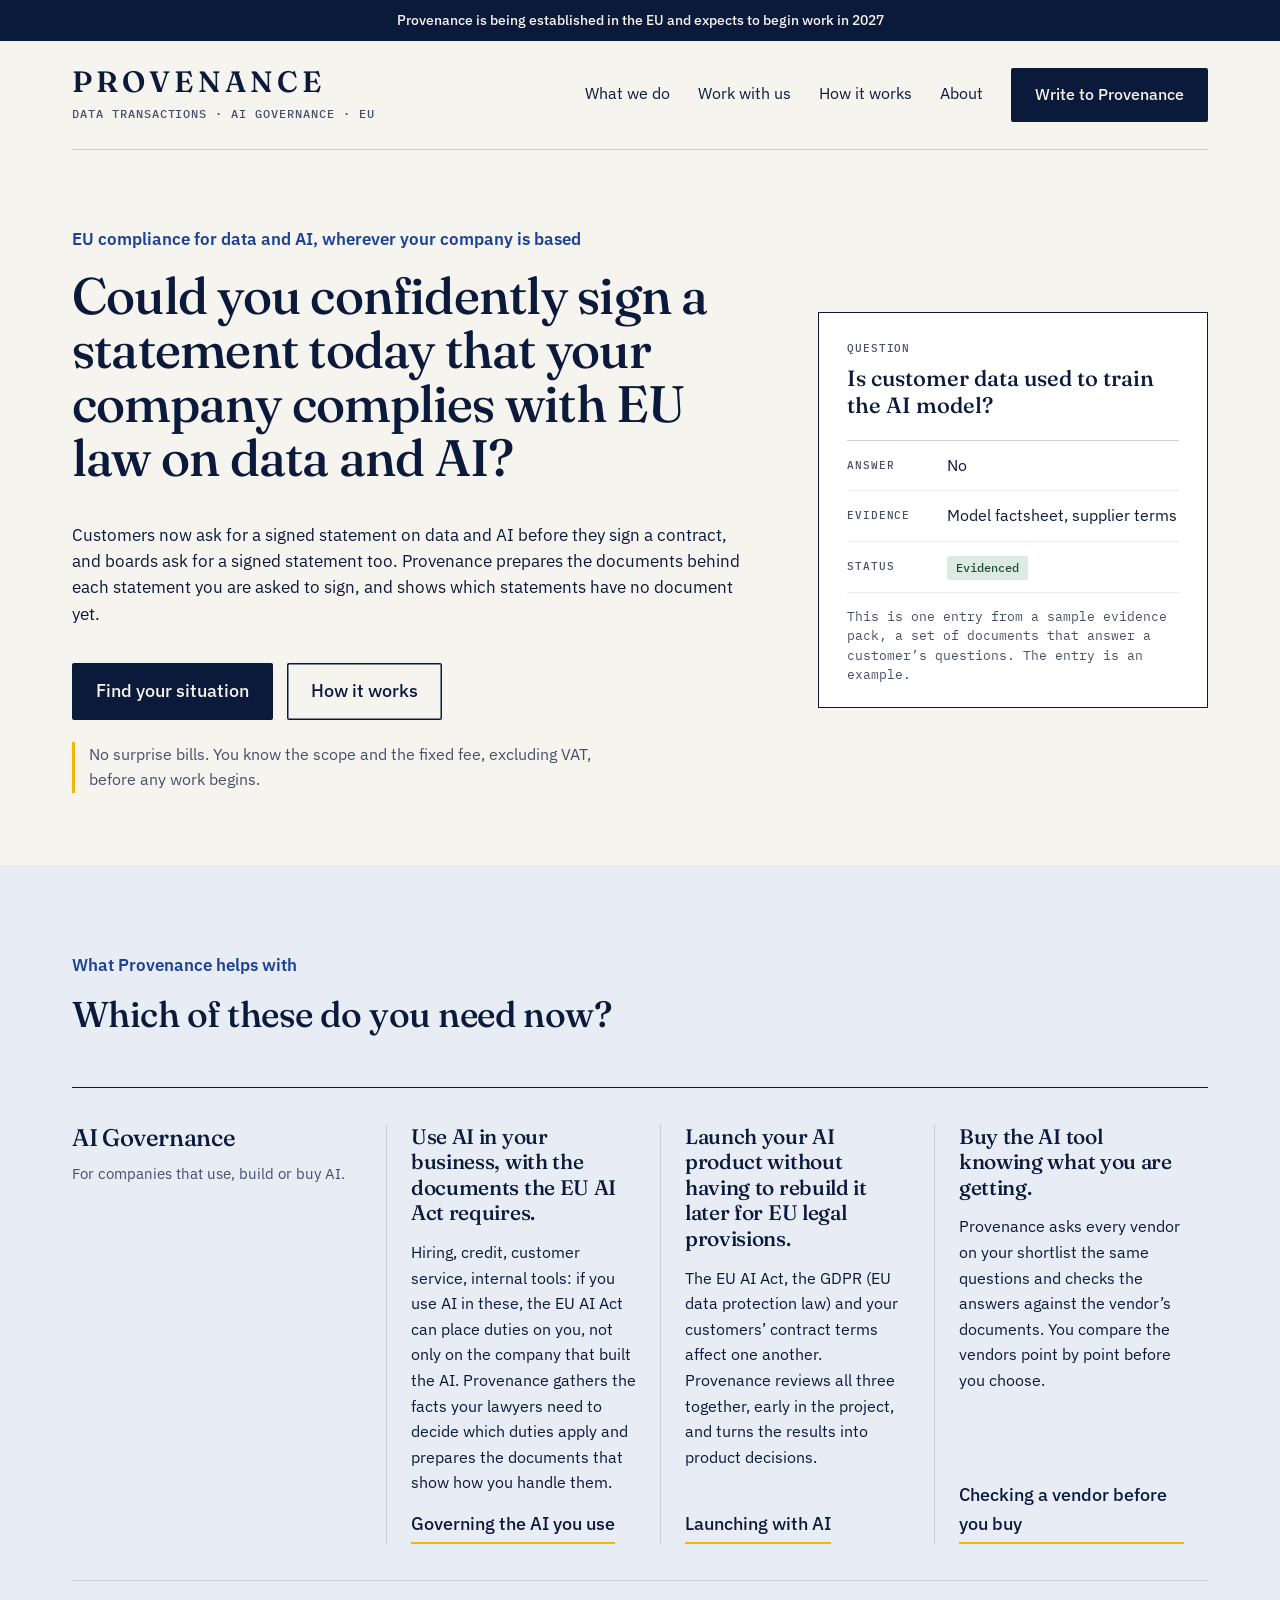
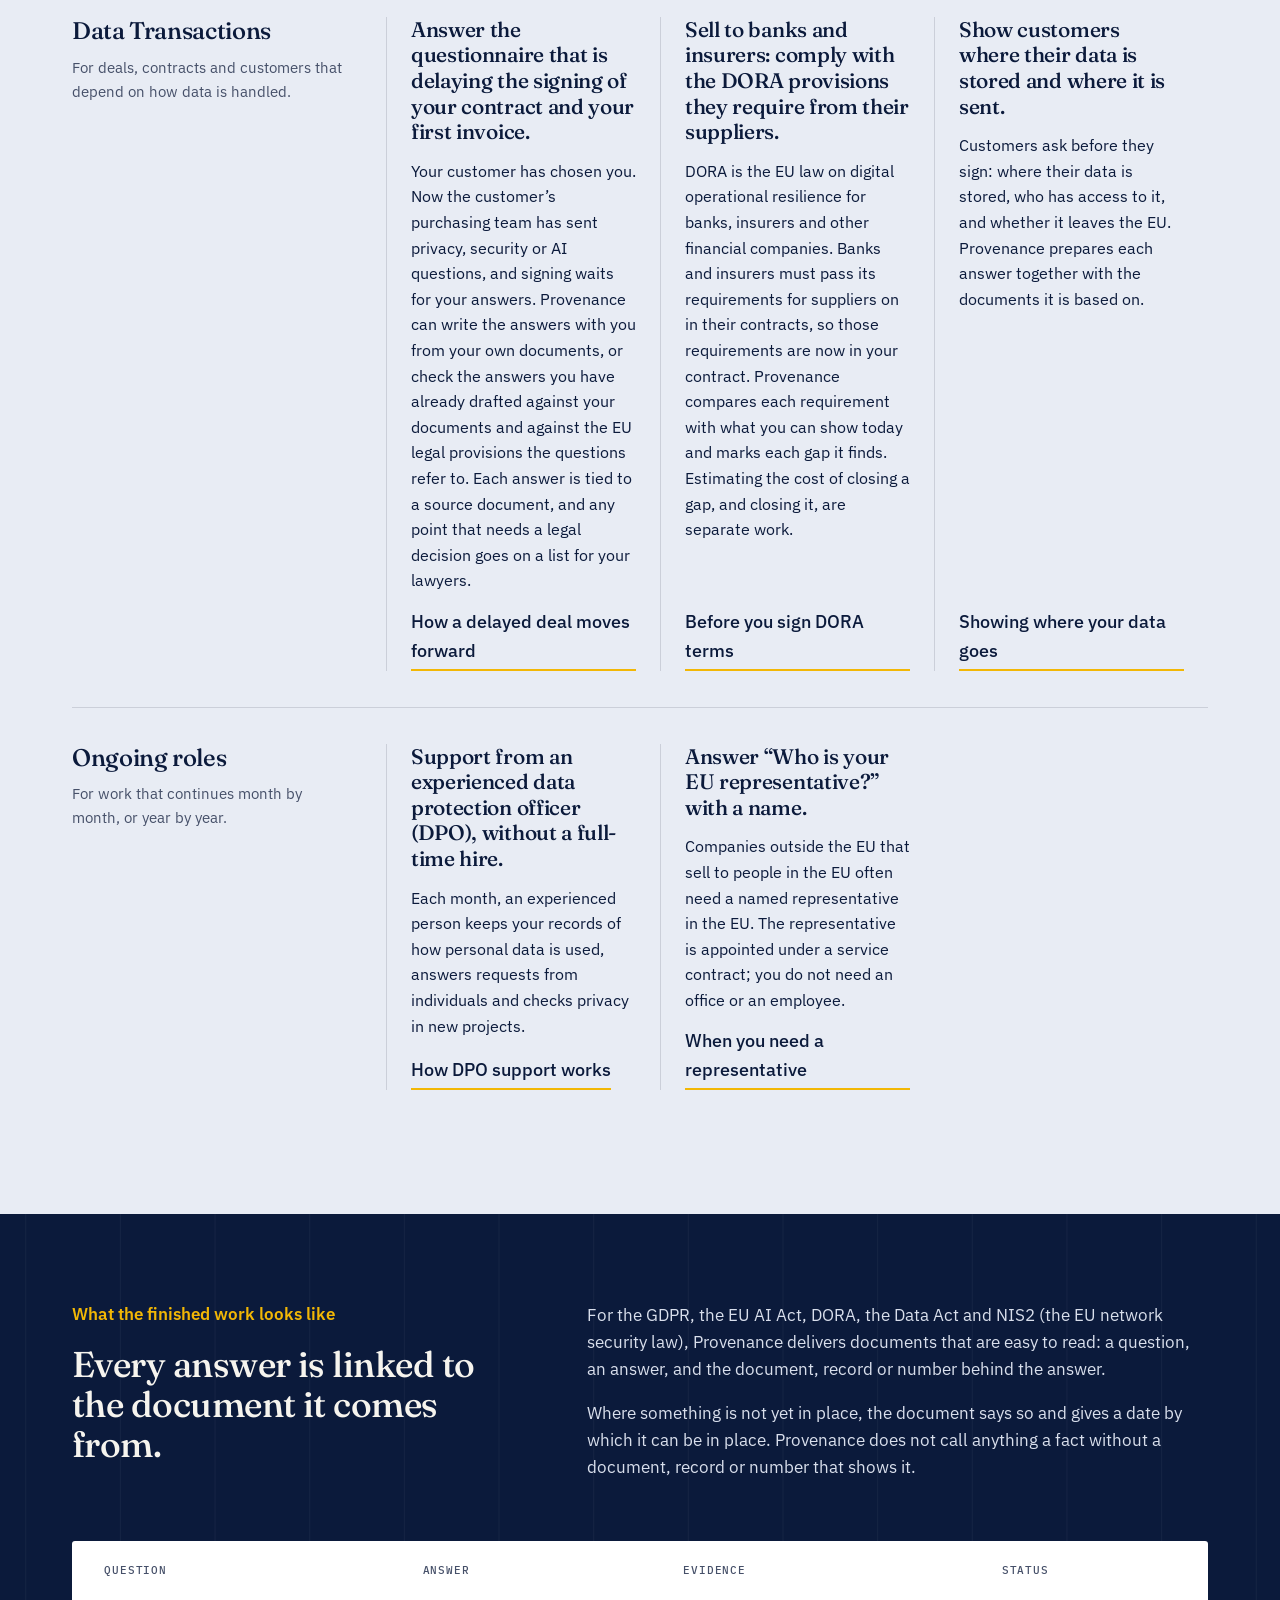
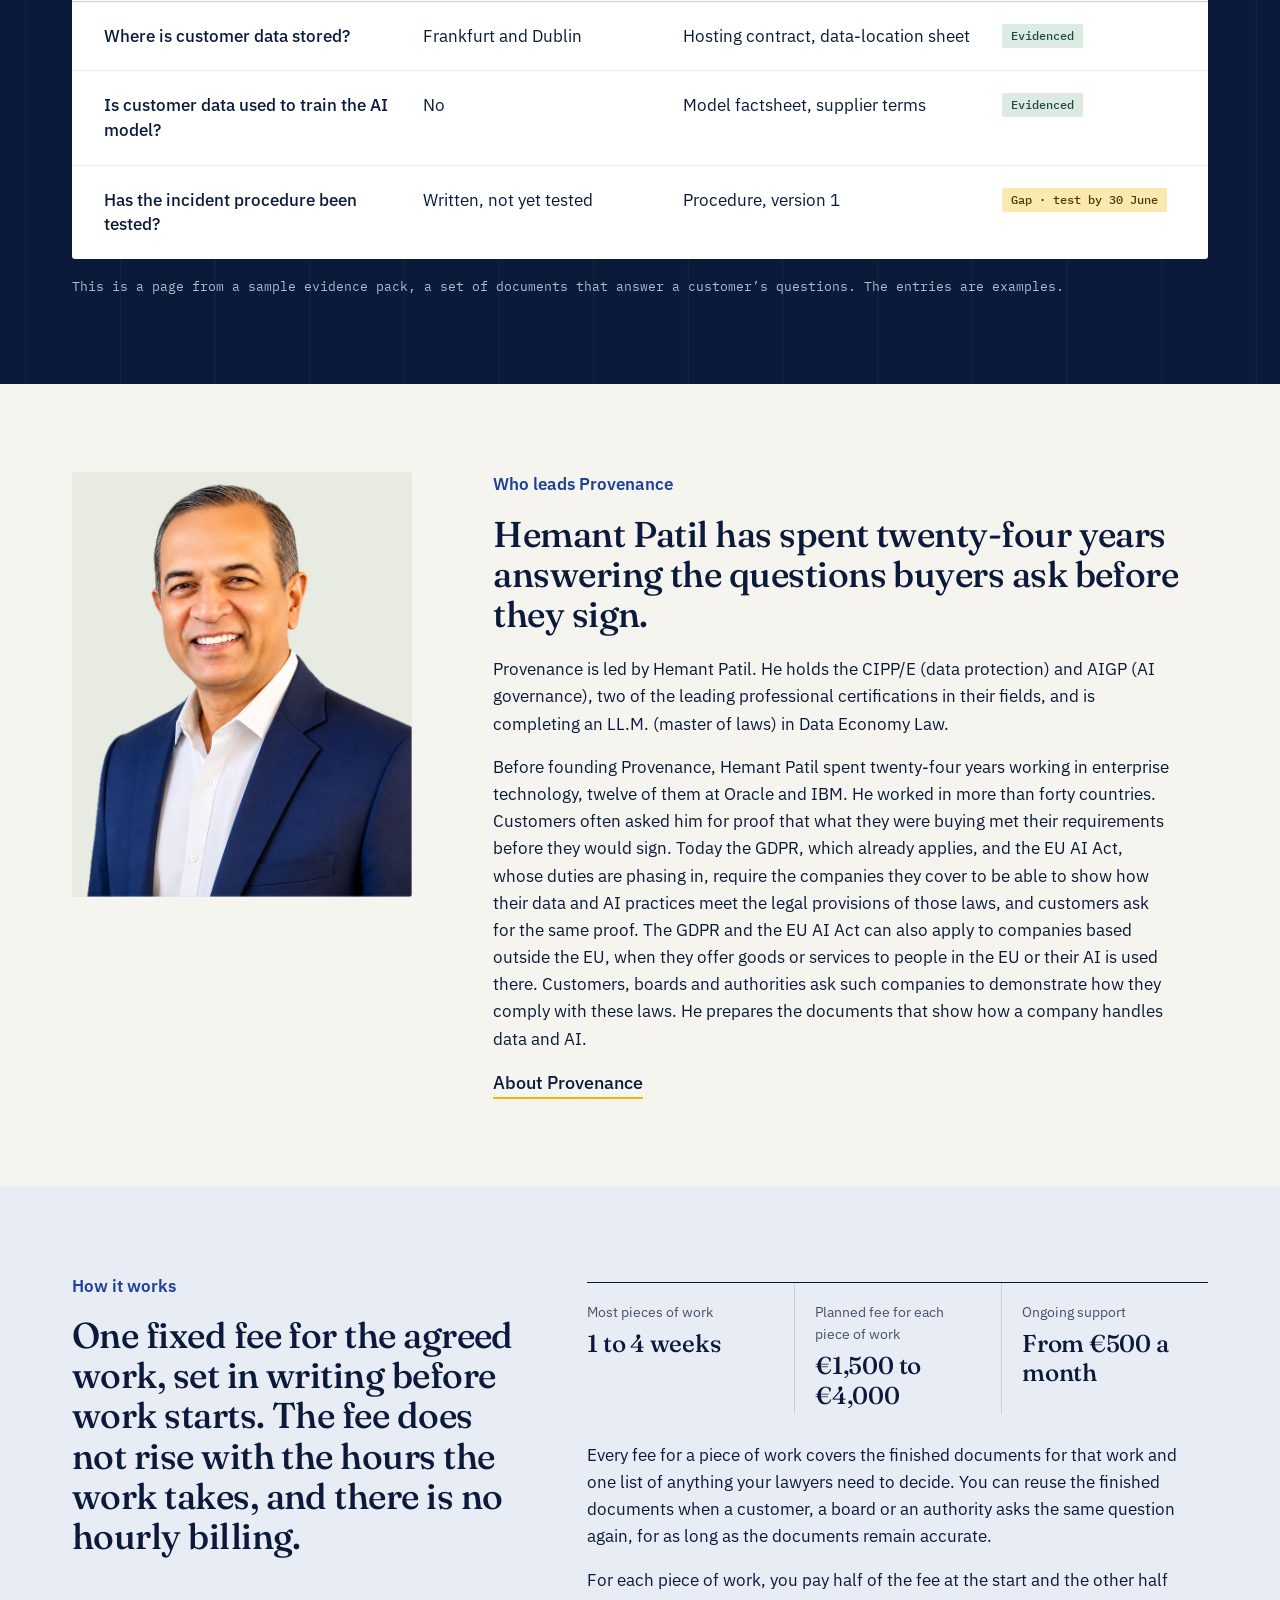
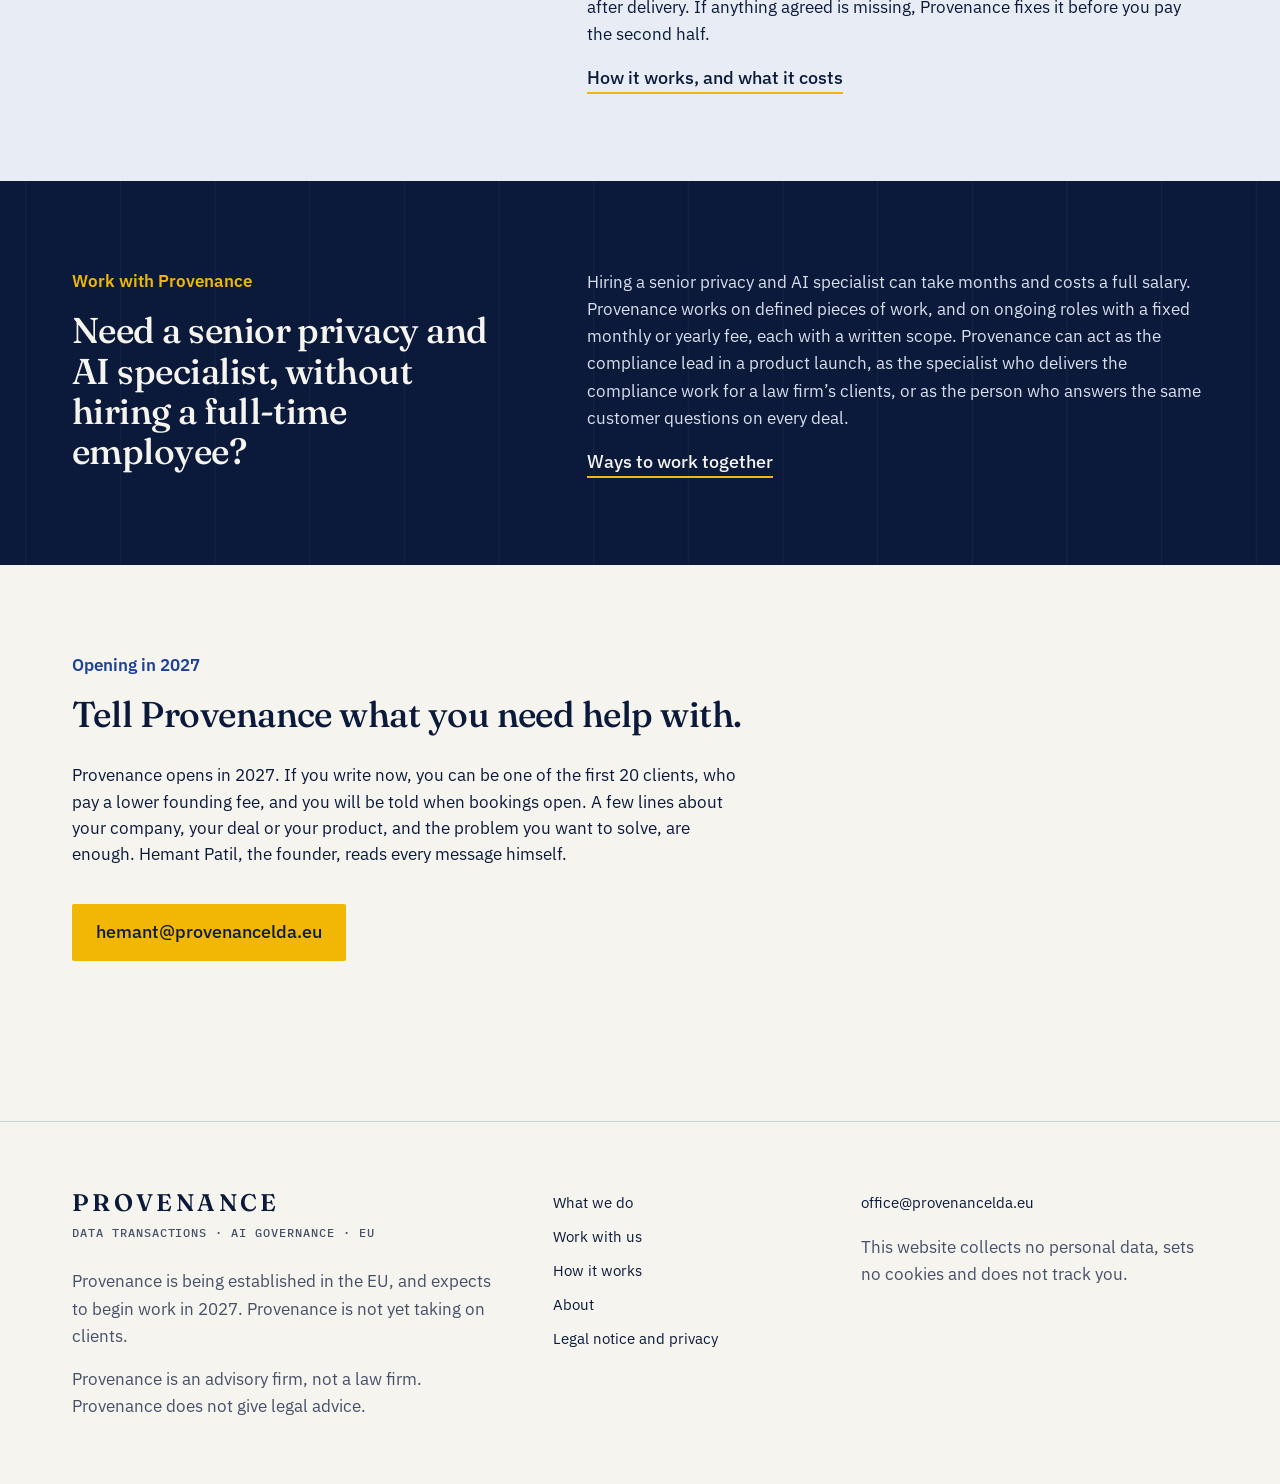
==== commit d6ad8e36: "Copy round 3: second-round referent, accuracy and wording fixes (not yet on main) Co-Authored-By: Cl" ====
--- a/index.html
+++ b/index.html
@@ -38,7 +38,7 @@
 <a class="btn" href="#situations">Find your situation</a>
 <a class="btn alt" href="how-it-works.html">How it works</a>
 </div>
-<p class="assure">No surprise bills. You know the scope and the full price before any work begins.</p>
+<p class="assure">No surprise bills. You know the scope and the fixed fee, excluding VAT, before any work begins.</p>
 </div>
 <aside class="proof" aria-label="One entry from a sample evidence pack">
 <p class="pk">Question</p>
@@ -48,7 +48,7 @@
 <div><dt>Evidence</dt><dd>Model factsheet, supplier terms</dd></div>
 <div><dt>Status</dt><dd><span class="ok">Evidenced</span></dd></div>
 </dl>
-<p class="cap">This is one entry from a sample evidence pack, a set of documents that answer a customer’s questions. It is an example.</p>
+<p class="cap">This is one entry from a sample evidence pack, a set of documents that answer a customer’s questions. The entry is an example.</p>
 </aside>
 </div>
 </section>
@@ -58,9 +58,9 @@
 <p class="eyebrow">What Provenance helps with</p>
 <h2>Which of these do you need now?</h2>
 <div class="groups">
-<div class="grow"><div class="gname"><h3>AI Governance</h3><p>For companies that use, build or buy AI.</p></div><div class="gcards"><div class="card"><h3>Use AI in your business, with the documents the EU AI Act requires.</h3><p>Hiring, credit, customer service, internal tools: if you use AI in these, the EU AI Act can place duties on you, not only on the company that built the AI. Provenance works out which duties apply and prepares the documents that show how you meet them.</p><a class="go" href="services.html#ai-act">Governing the AI you use</a></div><div class="card"><h3>Launch your AI product without having to rebuild it later for EU legal provisions.</h3><p>The EU AI Act, the GDPR (EU data protection law) and your customers’ contract terms affect one another. Provenance reviews all three together, early in the project, and turns the results into product decisions.</p><a class="go" href="services.html#ai-launch">Launching with AI</a></div><div class="card"><h3>Buy the AI tool knowing what you are getting.</h3><p>Provenance asks every vendor on your shortlist the same questions and checks the answers against the vendor’s documents. You compare the vendors point by point before you choose.</p><a class="go" href="services.html#buying-ai">Checking a vendor before you buy</a></div></div></div>
-<div class="grow"><div class="gname"><h3>Data Transactions</h3><p>For deals, contracts and customers that depend on how data is handled.</p></div><div class="gcards"><div class="card"><h3>Answer the questionnaire that is delaying the signing of your contract and your first invoice.</h3><p>Your customer has chosen you. Now its purchasing team has sent privacy, security or AI questions, and signing waits for your answers. Provenance can write the answers with you from your own documents, or check the answers you have already drafted against your documents and against the EU legal provisions the questions refer to. Each answer is tied to a source document, and any point that needs a legal decision goes on a list for your lawyers.</p><a class="go" href="services.html#deal">How a delayed deal moves forward</a></div><div class="card"><h3>Sell to banks and insurers: comply with the DORA provisions they require from their suppliers.</h3><p>DORA is the EU law on digital operational resilience for banks and insurers. Its duties for suppliers are now written into your contract. Provenance compares each duty with what you can show today and marks each gap it finds. Estimating the cost of closing a gap, and closing it, are separate work.</p><a class="go" href="services.html#dora">Before you sign DORA terms</a></div><div class="card"><h3>Show customers where their data is stored and where it is sent.</h3><p>Customers ask before they sign: where their data is stored, who has access to it, and whether it leaves the EU. Provenance prepares each answer together with the documents it is based on.</p><a class="go" href="services.html#transfers">Showing where your data goes</a></div></div></div>
-<div class="grow"><div class="gname"><h3>Ongoing roles</h3><p>For work that continues month by month, or year by year.</p></div><div class="gcards"><div class="card"><h3>Support from an experienced data protection officer (DPO), without a full-time hire.</h3><p>Each month, an experienced person keeps your records of processing, answers requests from individuals and checks privacy in new projects.</p><a class="go" href="services.html#gdpr">How DPO support works</a></div><div class="card"><h3>Answer “Who is your EU representative?” with a name.</h3><p>Companies outside the EU that sell to people in the EU often need a named representative in the EU. The representative is appointed under a service contract; you do not need an office or an employee.</p><a class="go" href="services.html#representative">When you need a representative</a></div></div></div>
+<div class="grow"><div class="gname"><h3>AI Governance</h3><p>For companies that use, build or buy AI.</p></div><div class="gcards"><div class="card"><h3>Use AI in your business, with the documents the EU AI Act requires.</h3><p>Hiring, credit, customer service, internal tools: if you use AI in these, the EU AI Act can place duties on you, not only on the company that built the AI. Provenance gathers the facts your lawyers need to decide which duties apply and prepares the documents that show how you handle them.</p><a class="go" href="services.html#ai-act">Governing the AI you use</a></div><div class="card"><h3>Launch your AI product without having to rebuild it later for EU legal provisions.</h3><p>The EU AI Act, the GDPR (EU data protection law) and your customers’ contract terms affect one another. Provenance reviews all three together, early in the project, and turns the results into product decisions.</p><a class="go" href="services.html#ai-launch">Launching with AI</a></div><div class="card"><h3>Buy the AI tool knowing what you are getting.</h3><p>Provenance asks every vendor on your shortlist the same questions and checks the answers against the vendor’s documents. You compare the vendors point by point before you choose.</p><a class="go" href="services.html#buying-ai">Checking a vendor before you buy</a></div></div></div>
+<div class="grow"><div class="gname"><h3>Data Transactions</h3><p>For deals, contracts and customers that depend on how data is handled.</p></div><div class="gcards"><div class="card"><h3>Answer the questionnaire that is delaying the signing of your contract and your first invoice.</h3><p>Your customer has chosen you. Now the customer’s purchasing team has sent privacy, security or AI questions, and signing waits for your answers. Provenance can write the answers with you from your own documents, or check the answers you have already drafted against your documents and against the EU legal provisions the questions refer to. Each answer is tied to a source document, and any point that needs a legal decision goes on a list for your lawyers.</p><a class="go" href="services.html#deal">How a delayed deal moves forward</a></div><div class="card"><h3>Sell to banks and insurers: comply with the DORA provisions they require from their suppliers.</h3><p>DORA is the EU law on digital operational resilience for banks, insurers and other financial companies. Banks and insurers must pass its requirements for suppliers on in their contracts, so those requirements are now in your contract. Provenance compares each requirement with what you can show today and marks each gap it finds. Estimating the cost of closing a gap, and closing it, are separate work.</p><a class="go" href="services.html#dora">Before you sign DORA terms</a></div><div class="card"><h3>Show customers where their data is stored and where it is sent.</h3><p>Customers ask before they sign: where their data is stored, who has access to it, and whether it leaves the EU. Provenance prepares each answer together with the documents it is based on.</p><a class="go" href="services.html#transfers">Showing where your data goes</a></div></div></div>
+<div class="grow"><div class="gname"><h3>Ongoing roles</h3><p>For work that continues month by month, or year by year.</p></div><div class="gcards"><div class="card"><h3>Support from an experienced data protection officer (DPO), without a full-time hire.</h3><p>Each month, an experienced person keeps your records of how personal data is used, answers requests from individuals and checks privacy in new projects.</p><a class="go" href="services.html#gdpr">How DPO support works</a></div><div class="card"><h3>Answer “Who is your EU representative?” with a name.</h3><p>Companies outside the EU that sell to people in the EU often need a named representative in the EU. The representative is appointed under a service contract; you do not need an office or an employee.</p><a class="go" href="services.html#representative">When you need a representative</a></div></div></div>
 </div>
 </div>
 </section>
@@ -72,7 +72,7 @@
 <h2>Every answer is linked to the document it comes from.</h2>
 </div>
 <div>
-<p>For the GDPR, the EU AI Act, DORA, the Data Act and NIS2 (the EU network and information security law), Provenance delivers documents that are easy to read: a question, an answer, and the document, record or number behind the answer.</p>
+<p>For the GDPR, the EU AI Act, DORA, the Data Act and NIS2 (the EU network security law), Provenance delivers documents that are easy to read: a question, an answer, and the document, record or number behind the answer.</p>
 <p>Where something is not yet in place, the document says so and gives a date by which it can be in place. Provenance does not call anything a fact without a document, record or number that shows it.</p>
 </div>
 </div>
@@ -94,7 +94,7 @@
 <p class="eyebrow">Who leads Provenance</p>
 <h2>Hemant Patil has spent twenty-four years answering the questions buyers ask before they sign.</h2>
 <p>Provenance is led by Hemant Patil. He holds the CIPP/E (data protection) and AIGP (AI governance), two of the leading professional certifications in their fields, and is completing an LL.M. (master of laws) in Data Economy Law.</p>
-<p>Before founding Provenance, Hemant Patil spent twenty-four years working in enterprise technology, twelve of them at Oracle and IBM, in more than forty countries. Customers often asked him for proof that what they were buying met their requirements before they would sign. Today the GDPR, which already applies, and the EU AI Act, whose duties are phasing in, require the companies they cover to be able to show how their data and AI practices meet the legal provisions of those laws, and customers ask the same questions. Both laws can also apply to companies based outside the EU, when they offer goods or services to people in the EU or their AI is used there. Customers, boards and authorities ask these companies to demonstrate how they comply with these laws. He prepares the documents that show how a company handles data and AI.</p>
+<p>Before founding Provenance, Hemant Patil spent twenty-four years working in enterprise technology, twelve of them at Oracle and IBM. He worked in more than forty countries. Customers often asked him for proof that what they were buying met their requirements before they would sign. Today the GDPR, which already applies, and the EU AI Act, whose duties are phasing in, require the companies they cover to be able to show how their data and AI practices meet the legal provisions of those laws, and customers ask for the same proof. The GDPR and the EU AI Act can also apply to companies based outside the EU, when they offer goods or services to people in the EU or their AI is used there. Customers, boards and authorities ask such companies to demonstrate how they comply with these laws. He prepares the documents that show how a company handles data and AI.</p>
 <a class="go" href="about.html">About Provenance</a>
 </div>
 </div>
@@ -108,8 +108,8 @@
 </div>
 <div>
 <dl class="figs"><div><dt>Most pieces of work</dt><dd>1 to 4 weeks</dd></div><div><dt>Planned fee for each piece of work</dt><dd>€1,500 to €4,000</dd></div><div><dt>Ongoing support</dt><dd>From €500 a month</dd></div></dl>
-<p>Every fee covers the finished documents and one clear list of anything your lawyers need to decide. You can reuse the same documents when a customer, a board or an authority asks the same question again.</p>
-<p>You pay half of the fee at the start and the other half after delivery. If anything agreed is missing, Provenance fixes it before you pay the second half.</p>
+<p>Every fee for a piece of work covers the finished documents for that work and one list of anything your lawyers need to decide. You can reuse the finished documents when a customer, a board or an authority asks the same question again, for as long as the documents remain accurate.</p>
+<p>For each piece of work, you pay half of the fee at the start and the other half after delivery. If anything agreed is missing, Provenance fixes it before you pay the second half.</p>
 <a class="go" href="how-it-works.html">How it works, and what it costs</a>
 </div>
 </div>
@@ -122,7 +122,7 @@
 <h2>Need a senior privacy and AI specialist, without hiring a full-time employee?</h2>
 </div>
 <div>
-<p>Hiring a senior privacy and AI specialist can take months and costs a full salary. Provenance works on defined pieces of work, each with a written scope and a fixed fee. Provenance can act as the compliance lead in a product launch, as a delivery team that supports a law firm, or as the person who answers the same customer questions on every deal.</p>
+<p>Hiring a senior privacy and AI specialist can take months and costs a full salary. Provenance works on defined pieces of work, and on ongoing roles with a fixed monthly or yearly fee, each with a written scope. Provenance can act as the compliance lead in a product launch, as the specialist who delivers the compliance work for a law firm’s clients, or as the person who answers the same customer questions on every deal.</p>
 <a class="go" href="partners.html">Ways to work together</a>
 </div>
 </div>
@@ -132,7 +132,7 @@
 <div class="wrap">
 <p class="eyebrow">Opening in 2027</p>
 <h2>Tell Provenance what you need help with.</h2>
-<p class="lead" style="margin:28px 0 36px">Provenance opens in 2027. If you write now, you can be one of the first 20 clients, who pay a lower founding fee, and you will be told when bookings open. A few lines about your company, your deal or your product, and what is holding you back, are enough. Hemant Patil, the founder, reads every message himself.</p>
+<p class="lead" style="margin:28px 0 36px">Provenance opens in 2027. If you write now, you can be one of the first 20 clients, who pay a lower founding fee, and you will be told when bookings open. A few lines about your company, your deal or your product, and the problem you want to solve, are enough. Hemant Patil, the founder, reads every message himself.</p>
 <div class="row"><a class="btn sun" href="mailto:hemant@provenancelda.eu?subject=A%20note%20for%20Provenance">hemant@provenancelda.eu</a></div>
 </div>
 </section>
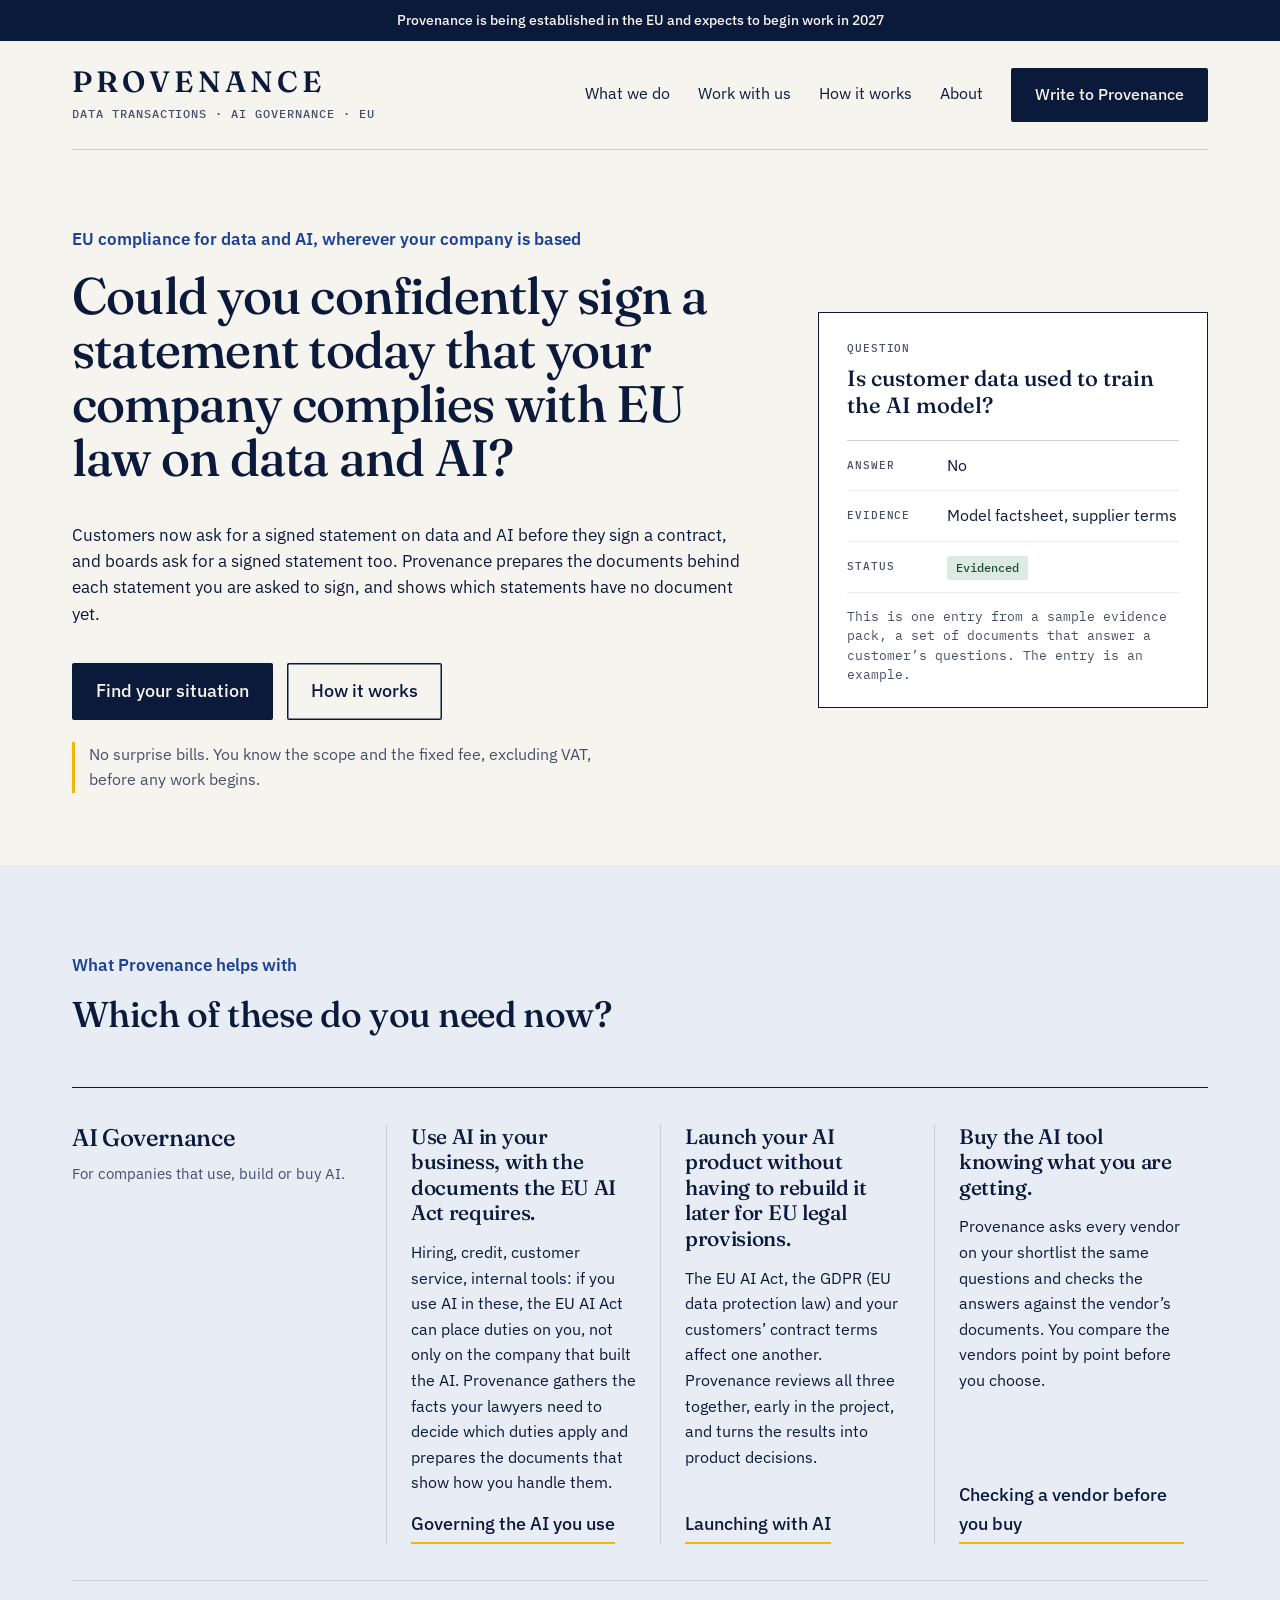
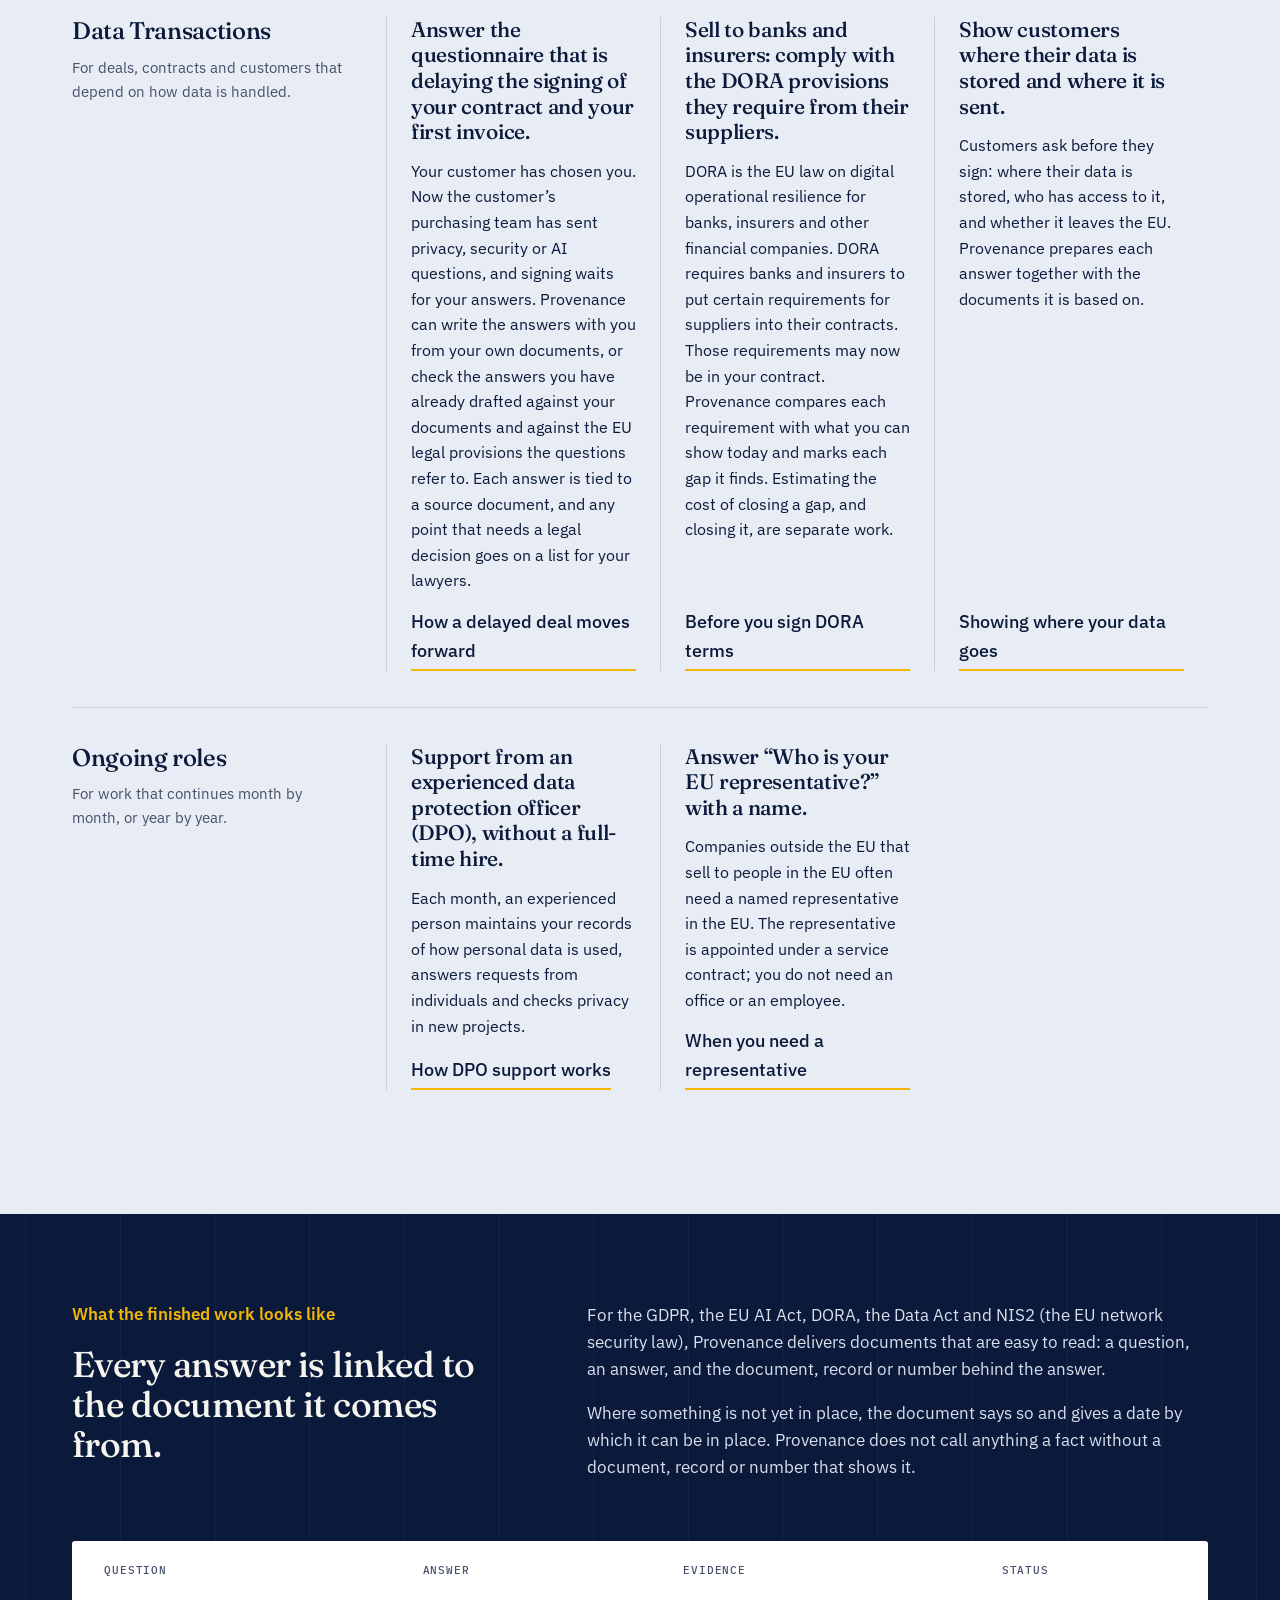
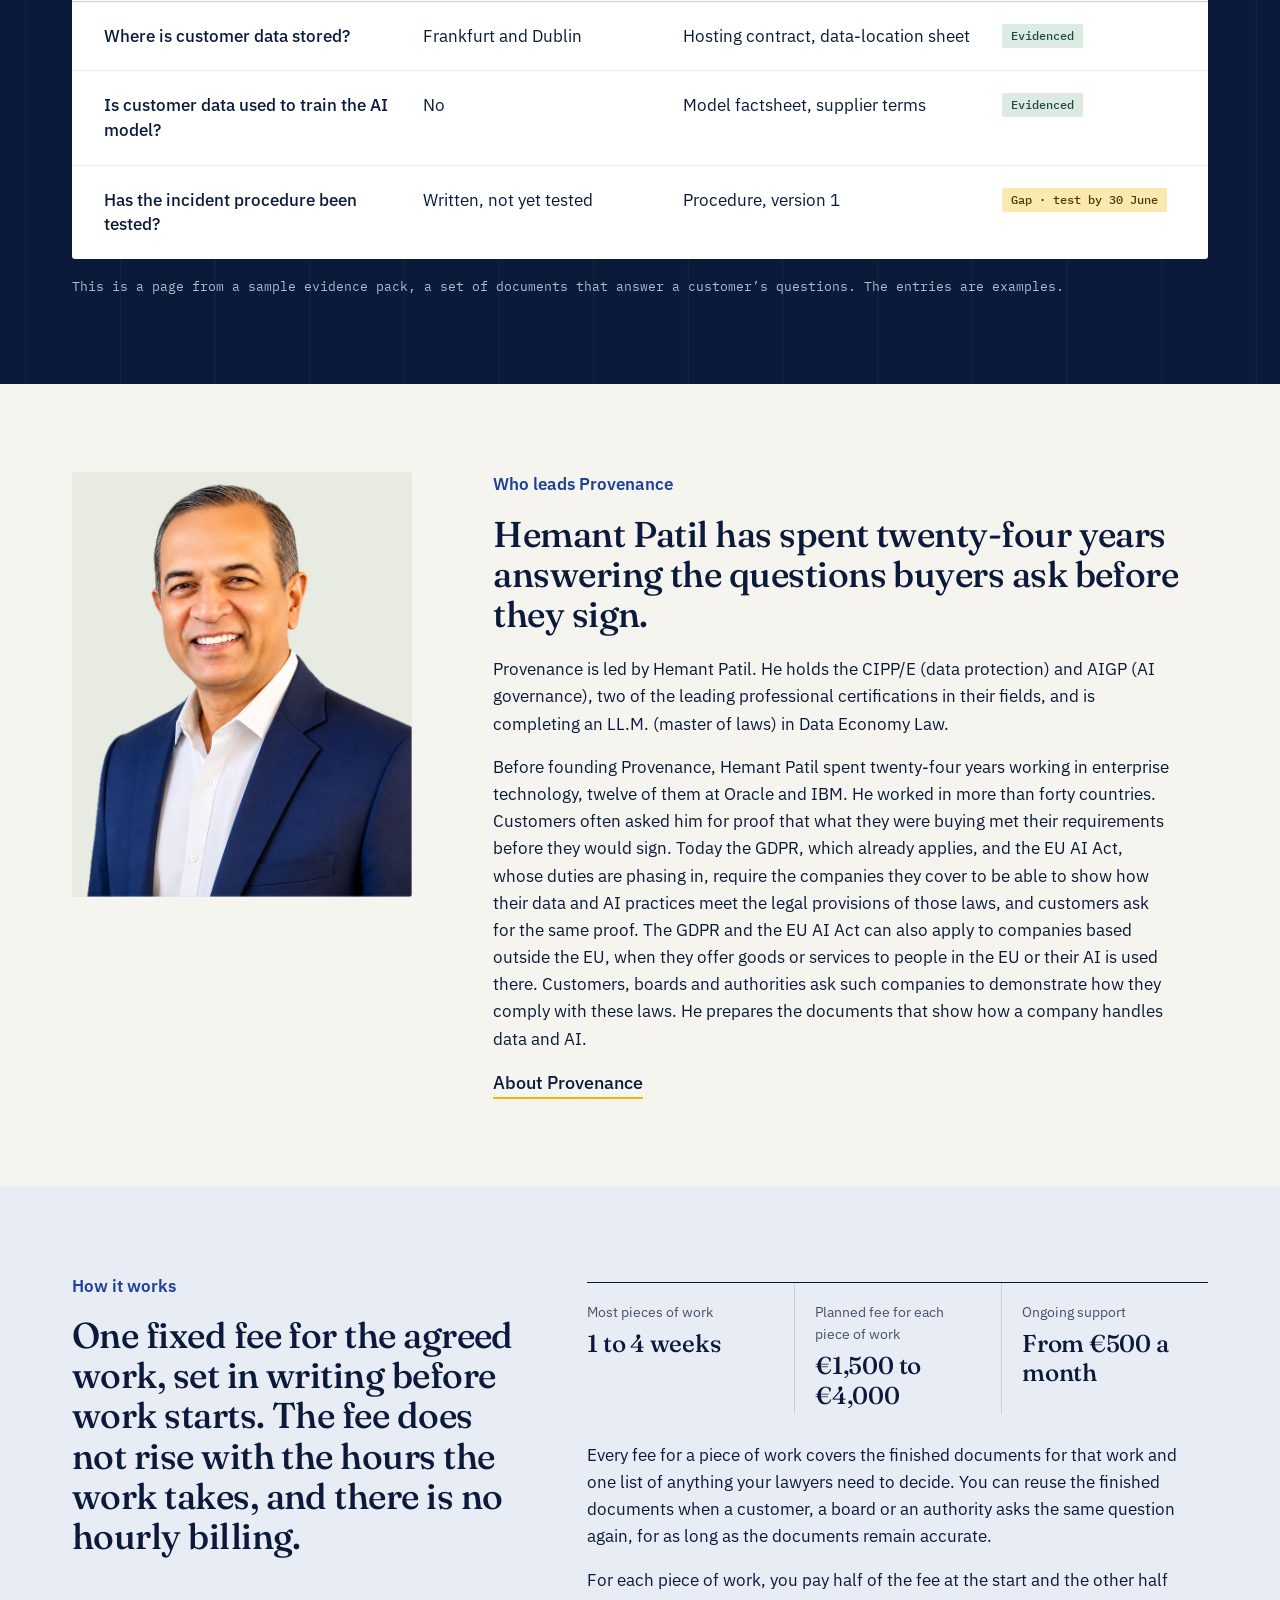
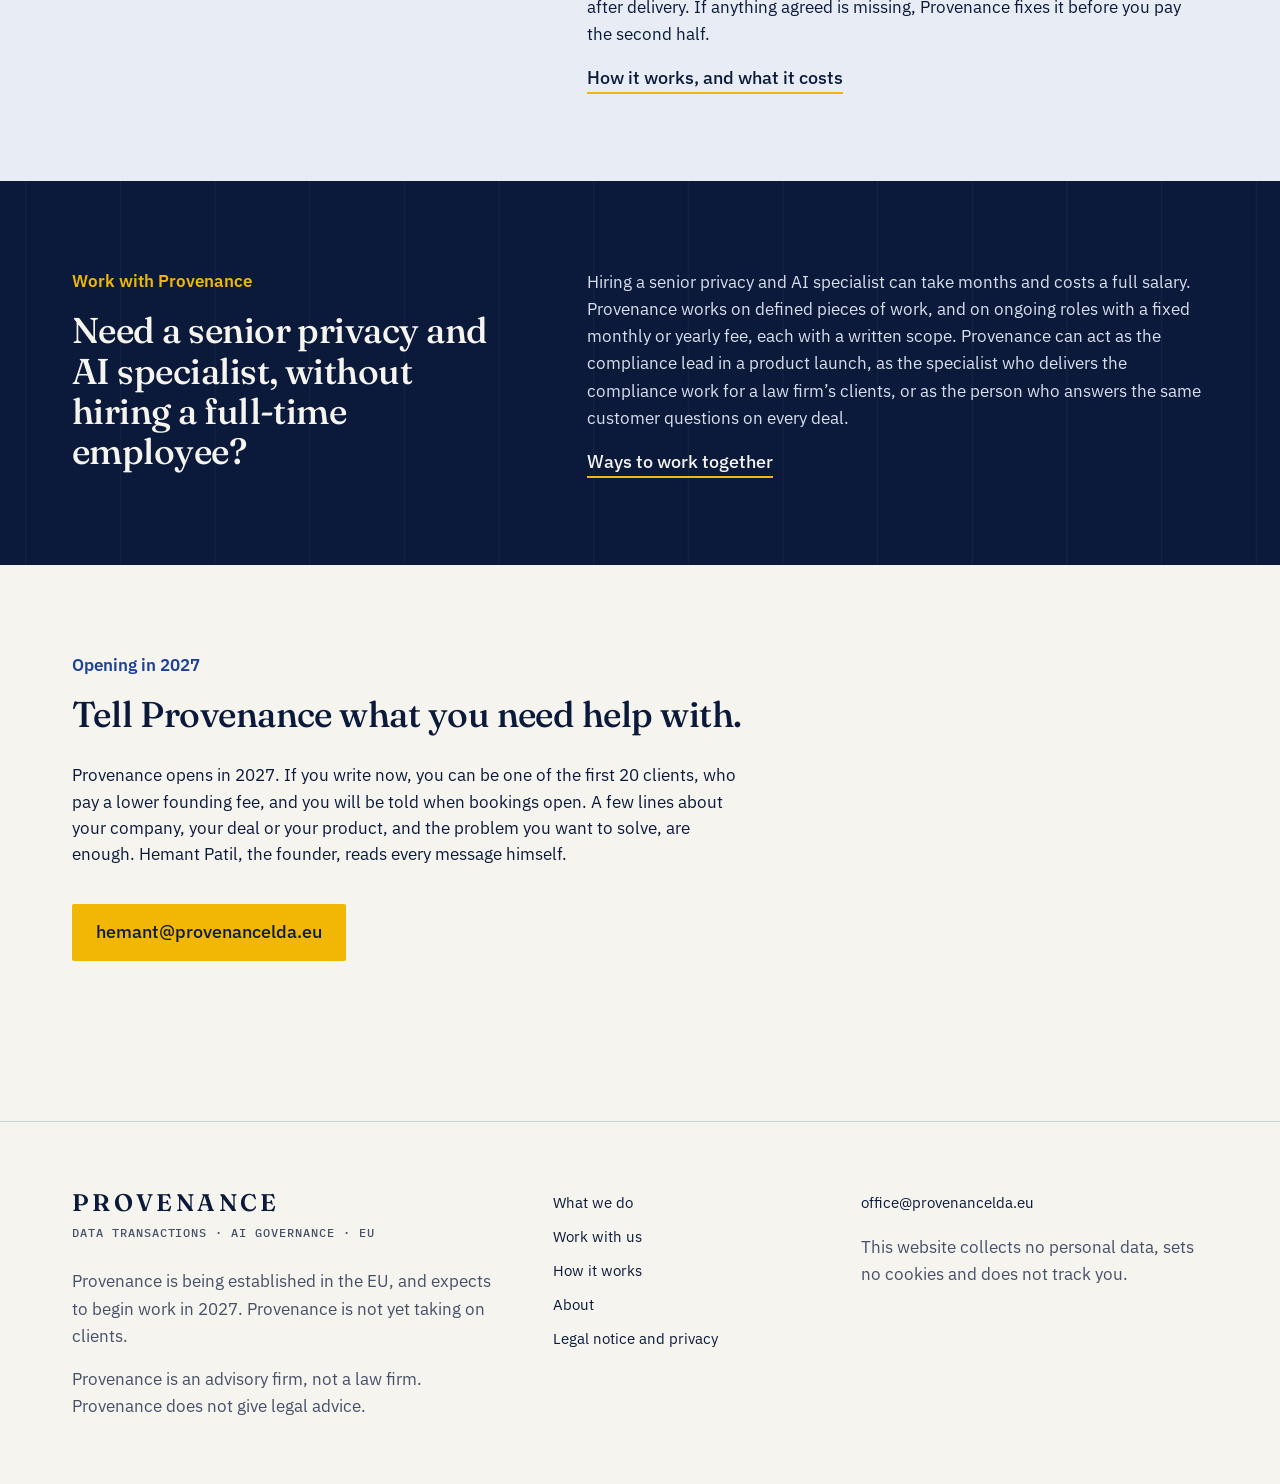
==== commit 5a80965f: "Copy round 3: final panel fixes (DORA wording, idiom) Co-Authored-By: Claude Sonnet 5.5 <noreply@ant" ====
--- a/index.html
+++ b/index.html
@@ -59,8 +59,8 @@
 <h2>Which of these do you need now?</h2>
 <div class="groups">
 <div class="grow"><div class="gname"><h3>AI Governance</h3><p>For companies that use, build or buy AI.</p></div><div class="gcards"><div class="card"><h3>Use AI in your business, with the documents the EU AI Act requires.</h3><p>Hiring, credit, customer service, internal tools: if you use AI in these, the EU AI Act can place duties on you, not only on the company that built the AI. Provenance gathers the facts your lawyers need to decide which duties apply and prepares the documents that show how you handle them.</p><a class="go" href="services.html#ai-act">Governing the AI you use</a></div><div class="card"><h3>Launch your AI product without having to rebuild it later for EU legal provisions.</h3><p>The EU AI Act, the GDPR (EU data protection law) and your customers’ contract terms affect one another. Provenance reviews all three together, early in the project, and turns the results into product decisions.</p><a class="go" href="services.html#ai-launch">Launching with AI</a></div><div class="card"><h3>Buy the AI tool knowing what you are getting.</h3><p>Provenance asks every vendor on your shortlist the same questions and checks the answers against the vendor’s documents. You compare the vendors point by point before you choose.</p><a class="go" href="services.html#buying-ai">Checking a vendor before you buy</a></div></div></div>
-<div class="grow"><div class="gname"><h3>Data Transactions</h3><p>For deals, contracts and customers that depend on how data is handled.</p></div><div class="gcards"><div class="card"><h3>Answer the questionnaire that is delaying the signing of your contract and your first invoice.</h3><p>Your customer has chosen you. Now the customer’s purchasing team has sent privacy, security or AI questions, and signing waits for your answers. Provenance can write the answers with you from your own documents, or check the answers you have already drafted against your documents and against the EU legal provisions the questions refer to. Each answer is tied to a source document, and any point that needs a legal decision goes on a list for your lawyers.</p><a class="go" href="services.html#deal">How a delayed deal moves forward</a></div><div class="card"><h3>Sell to banks and insurers: comply with the DORA provisions they require from their suppliers.</h3><p>DORA is the EU law on digital operational resilience for banks, insurers and other financial companies. Banks and insurers must pass its requirements for suppliers on in their contracts, so those requirements are now in your contract. Provenance compares each requirement with what you can show today and marks each gap it finds. Estimating the cost of closing a gap, and closing it, are separate work.</p><a class="go" href="services.html#dora">Before you sign DORA terms</a></div><div class="card"><h3>Show customers where their data is stored and where it is sent.</h3><p>Customers ask before they sign: where their data is stored, who has access to it, and whether it leaves the EU. Provenance prepares each answer together with the documents it is based on.</p><a class="go" href="services.html#transfers">Showing where your data goes</a></div></div></div>
-<div class="grow"><div class="gname"><h3>Ongoing roles</h3><p>For work that continues month by month, or year by year.</p></div><div class="gcards"><div class="card"><h3>Support from an experienced data protection officer (DPO), without a full-time hire.</h3><p>Each month, an experienced person keeps your records of how personal data is used, answers requests from individuals and checks privacy in new projects.</p><a class="go" href="services.html#gdpr">How DPO support works</a></div><div class="card"><h3>Answer “Who is your EU representative?” with a name.</h3><p>Companies outside the EU that sell to people in the EU often need a named representative in the EU. The representative is appointed under a service contract; you do not need an office or an employee.</p><a class="go" href="services.html#representative">When you need a representative</a></div></div></div>
+<div class="grow"><div class="gname"><h3>Data Transactions</h3><p>For deals, contracts and customers that depend on how data is handled.</p></div><div class="gcards"><div class="card"><h3>Answer the questionnaire that is delaying the signing of your contract and your first invoice.</h3><p>Your customer has chosen you. Now the customer’s purchasing team has sent privacy, security or AI questions, and signing waits for your answers. Provenance can write the answers with you from your own documents, or check the answers you have already drafted against your documents and against the EU legal provisions the questions refer to. Each answer is tied to a source document, and any point that needs a legal decision goes on a list for your lawyers.</p><a class="go" href="services.html#deal">How a delayed deal moves forward</a></div><div class="card"><h3>Sell to banks and insurers: comply with the DORA provisions they require from their suppliers.</h3><p>DORA is the EU law on digital operational resilience for banks, insurers and other financial companies. DORA requires banks and insurers to put certain requirements for suppliers into their contracts. Those requirements may now be in your contract. Provenance compares each requirement with what you can show today and marks each gap it finds. Estimating the cost of closing a gap, and closing it, are separate work.</p><a class="go" href="services.html#dora">Before you sign DORA terms</a></div><div class="card"><h3>Show customers where their data is stored and where it is sent.</h3><p>Customers ask before they sign: where their data is stored, who has access to it, and whether it leaves the EU. Provenance prepares each answer together with the documents it is based on.</p><a class="go" href="services.html#transfers">Showing where your data goes</a></div></div></div>
+<div class="grow"><div class="gname"><h3>Ongoing roles</h3><p>For work that continues month by month, or year by year.</p></div><div class="gcards"><div class="card"><h3>Support from an experienced data protection officer (DPO), without a full-time hire.</h3><p>Each month, an experienced person maintains your records of how personal data is used, answers requests from individuals and checks privacy in new projects.</p><a class="go" href="services.html#gdpr">How DPO support works</a></div><div class="card"><h3>Answer “Who is your EU representative?” with a name.</h3><p>Companies outside the EU that sell to people in the EU often need a named representative in the EU. The representative is appointed under a service contract; you do not need an office or an employee.</p><a class="go" href="services.html#representative">When you need a representative</a></div></div></div>
 </div>
 </div>
 </section>
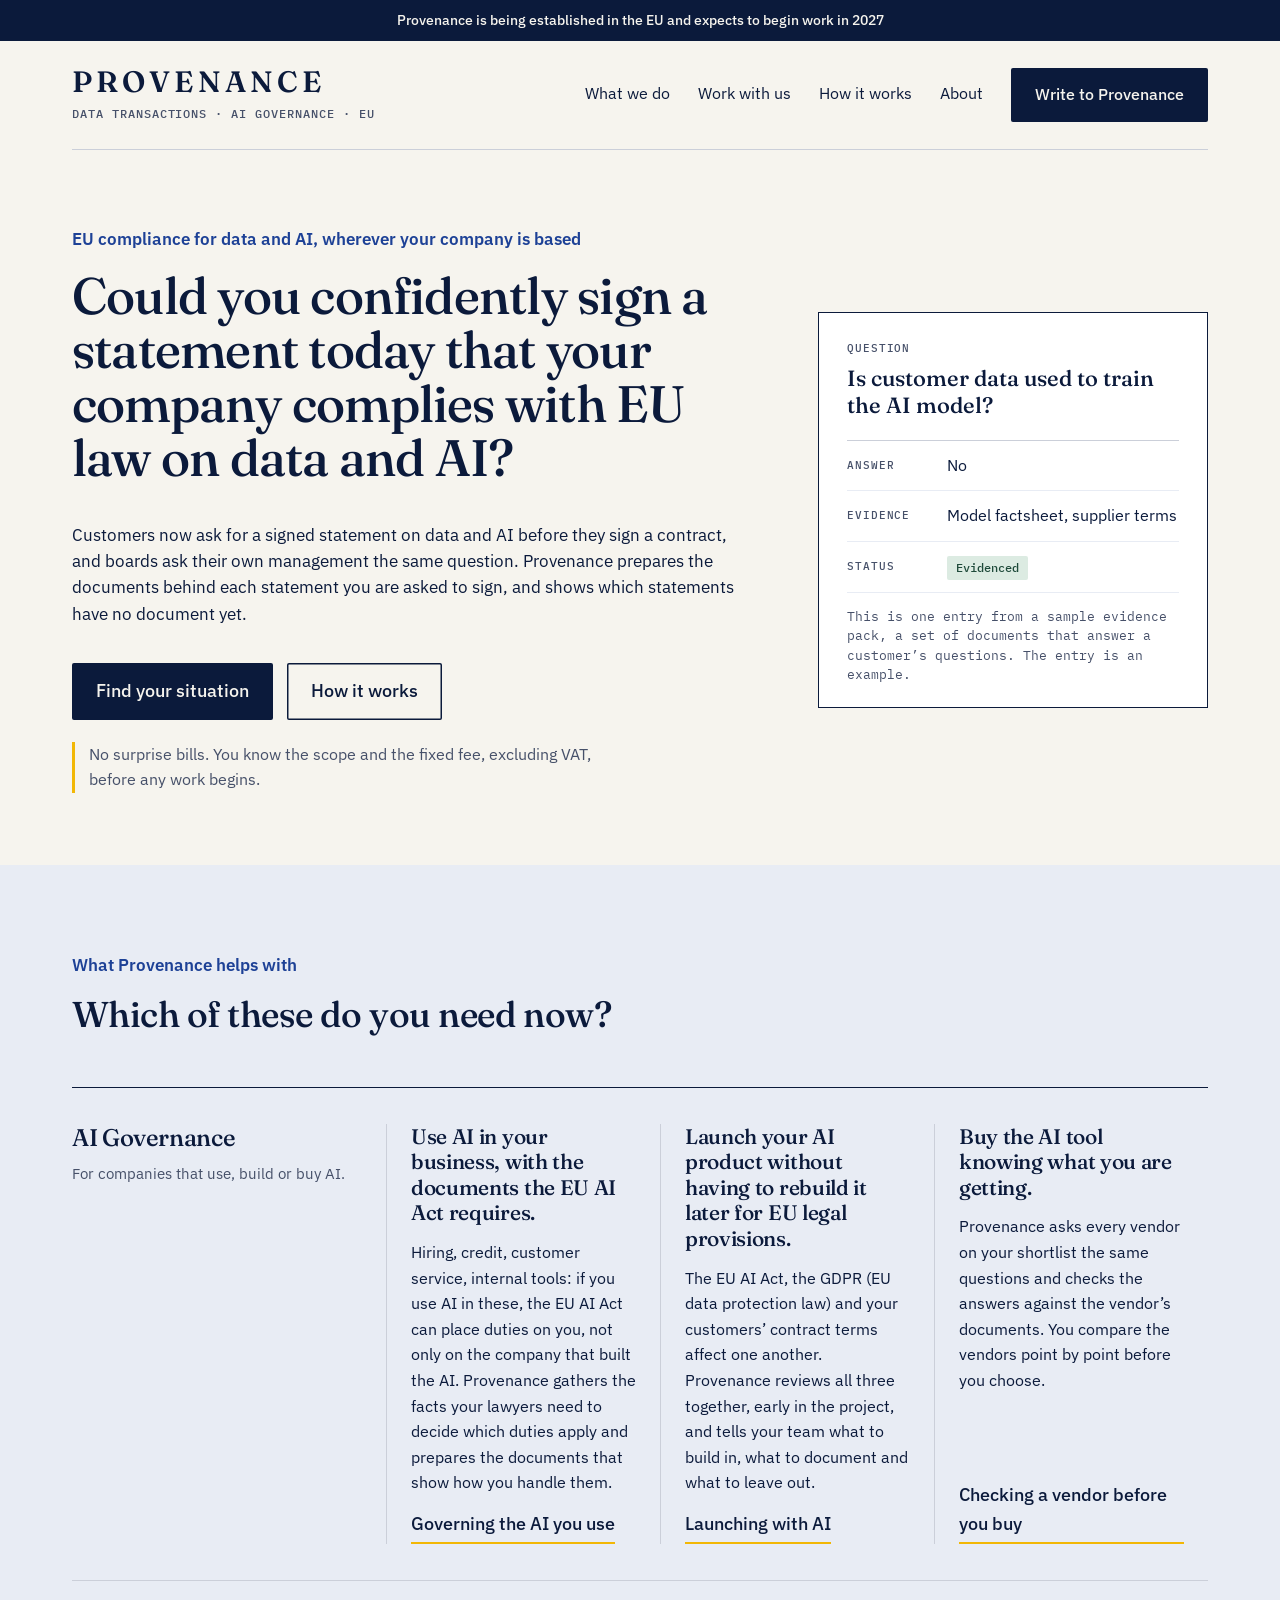
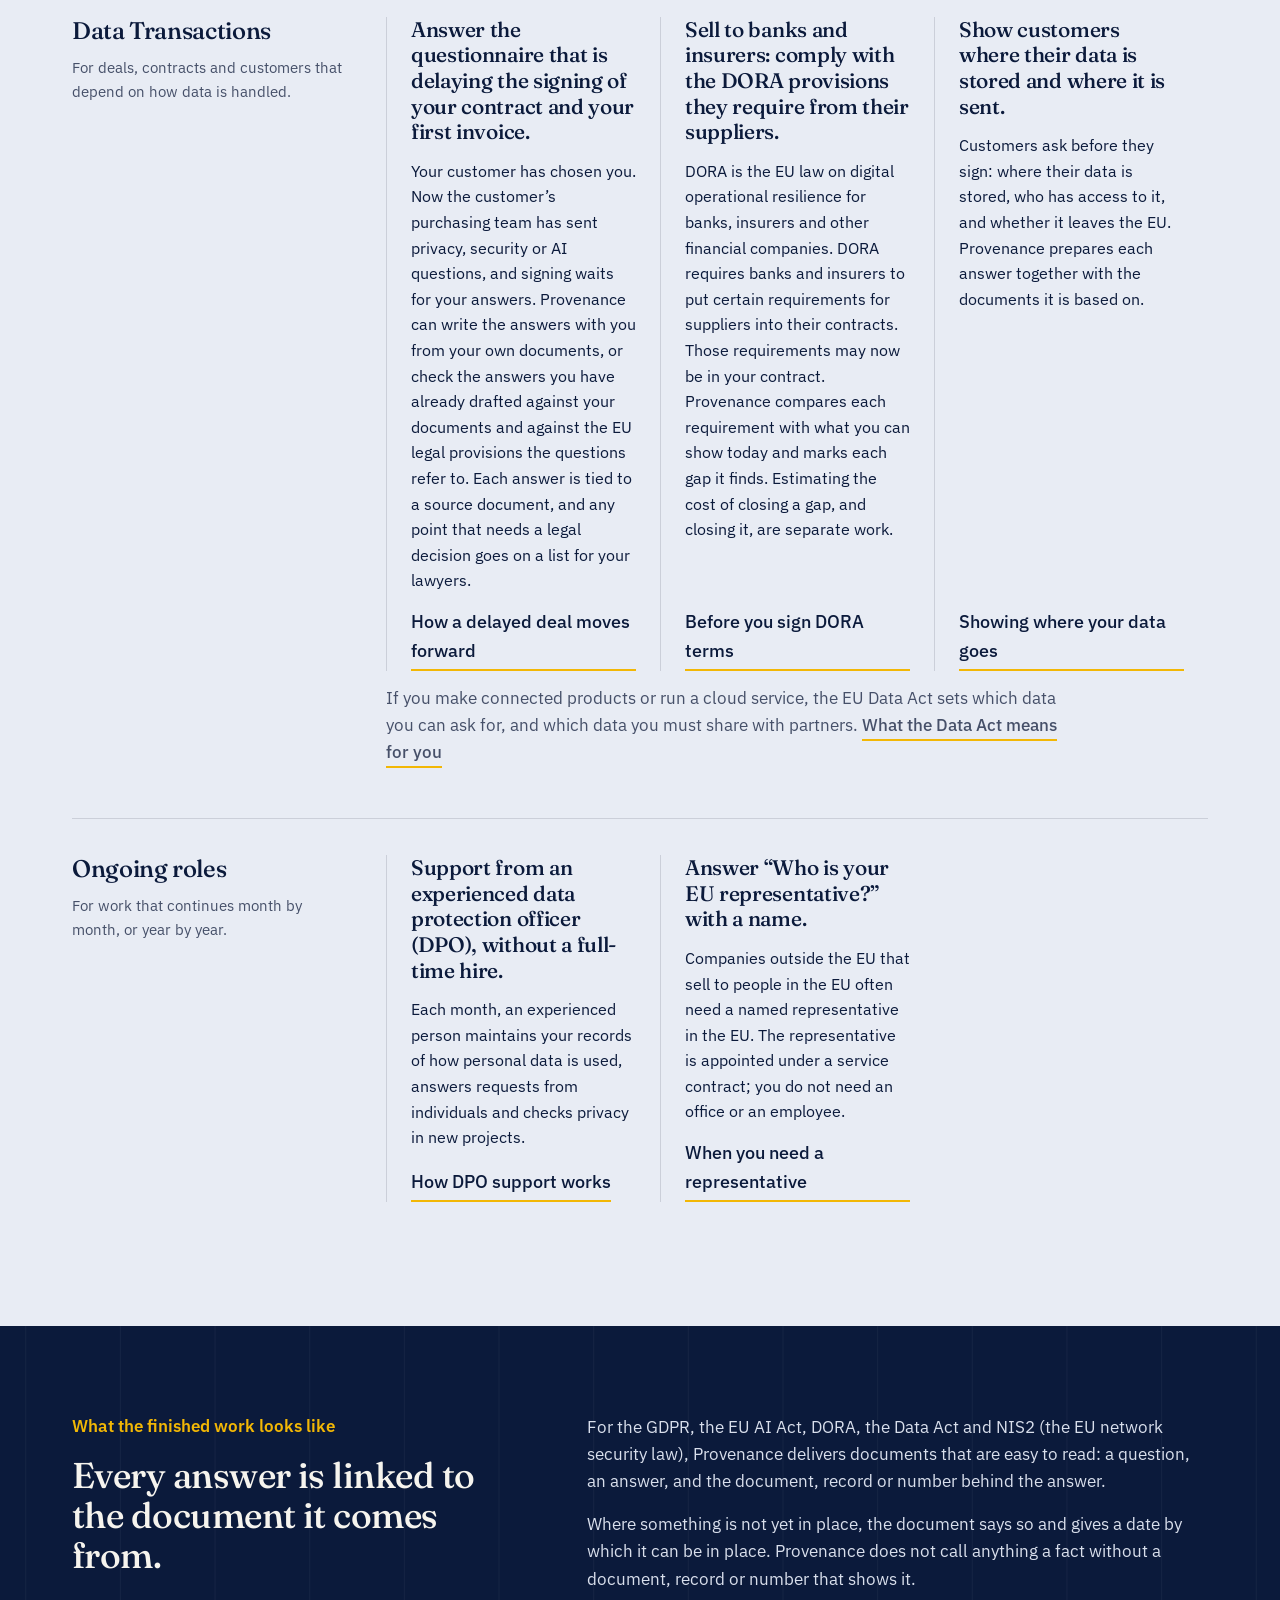
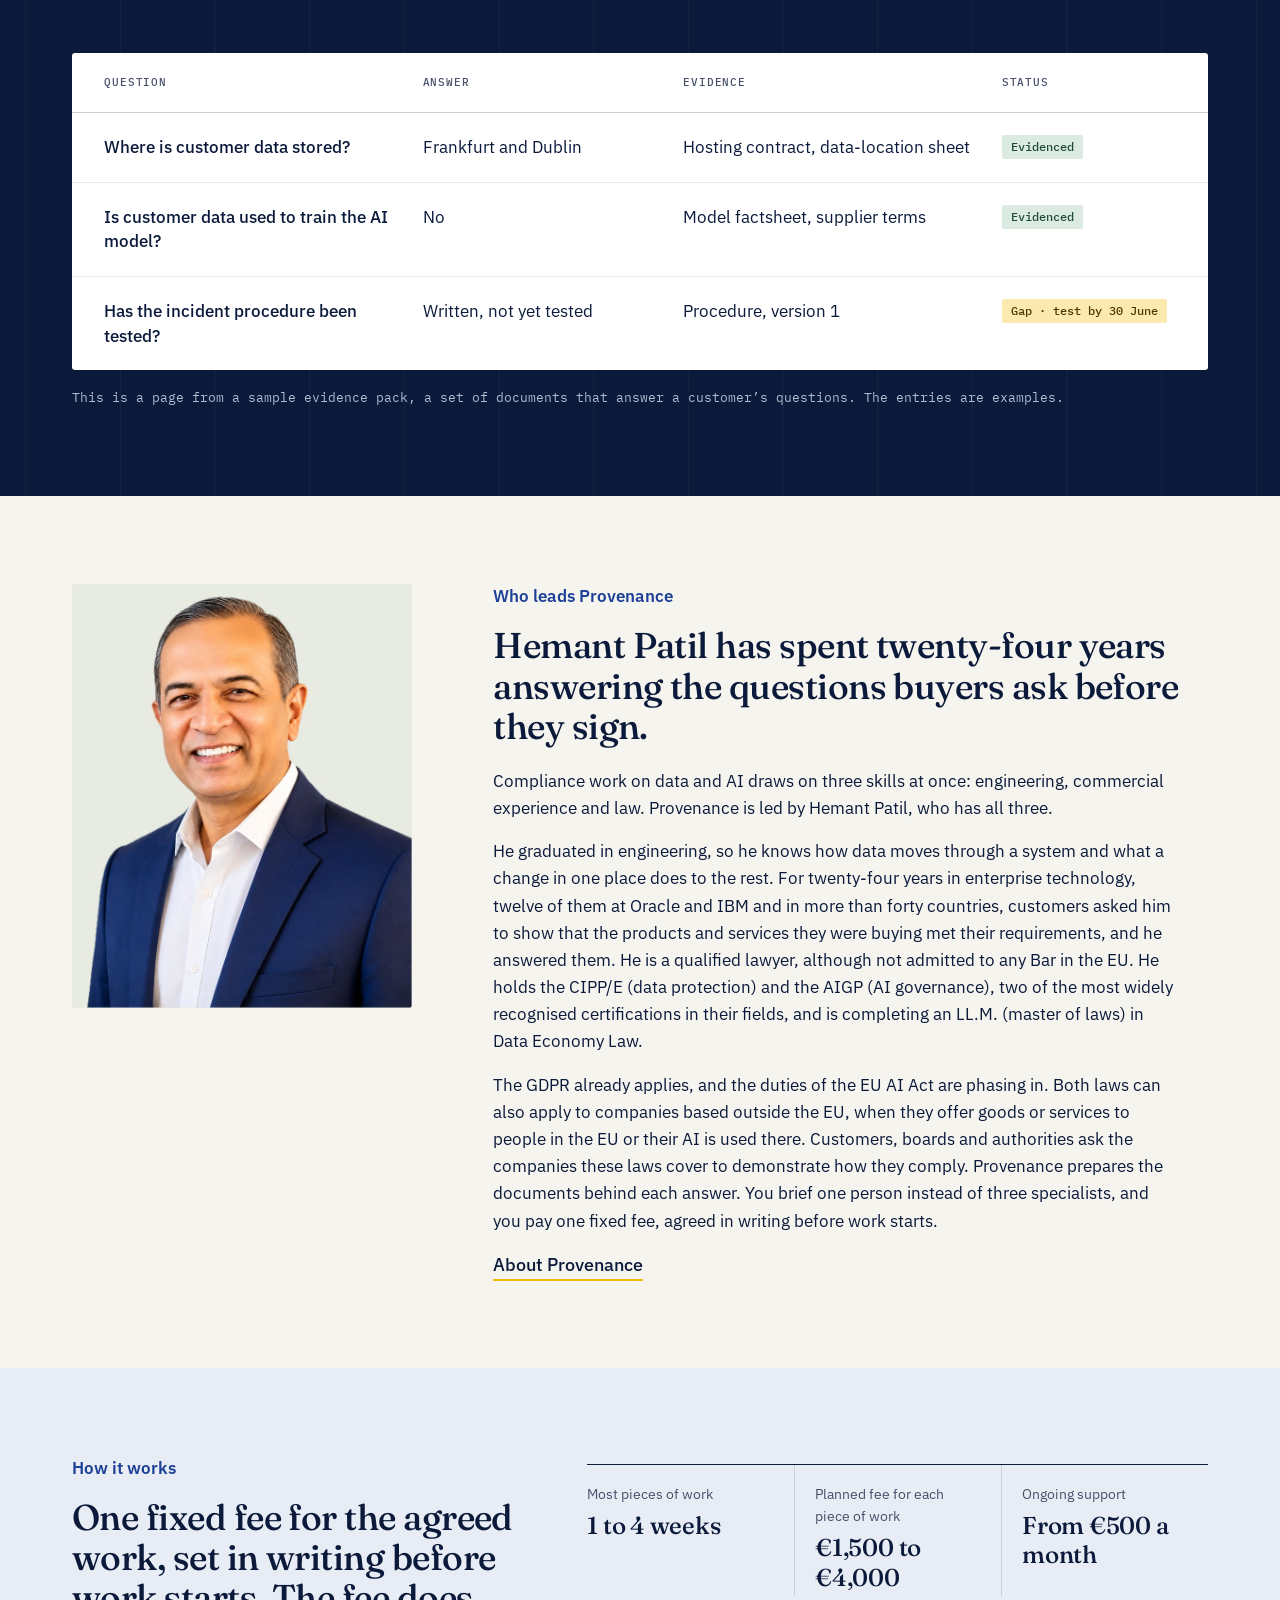
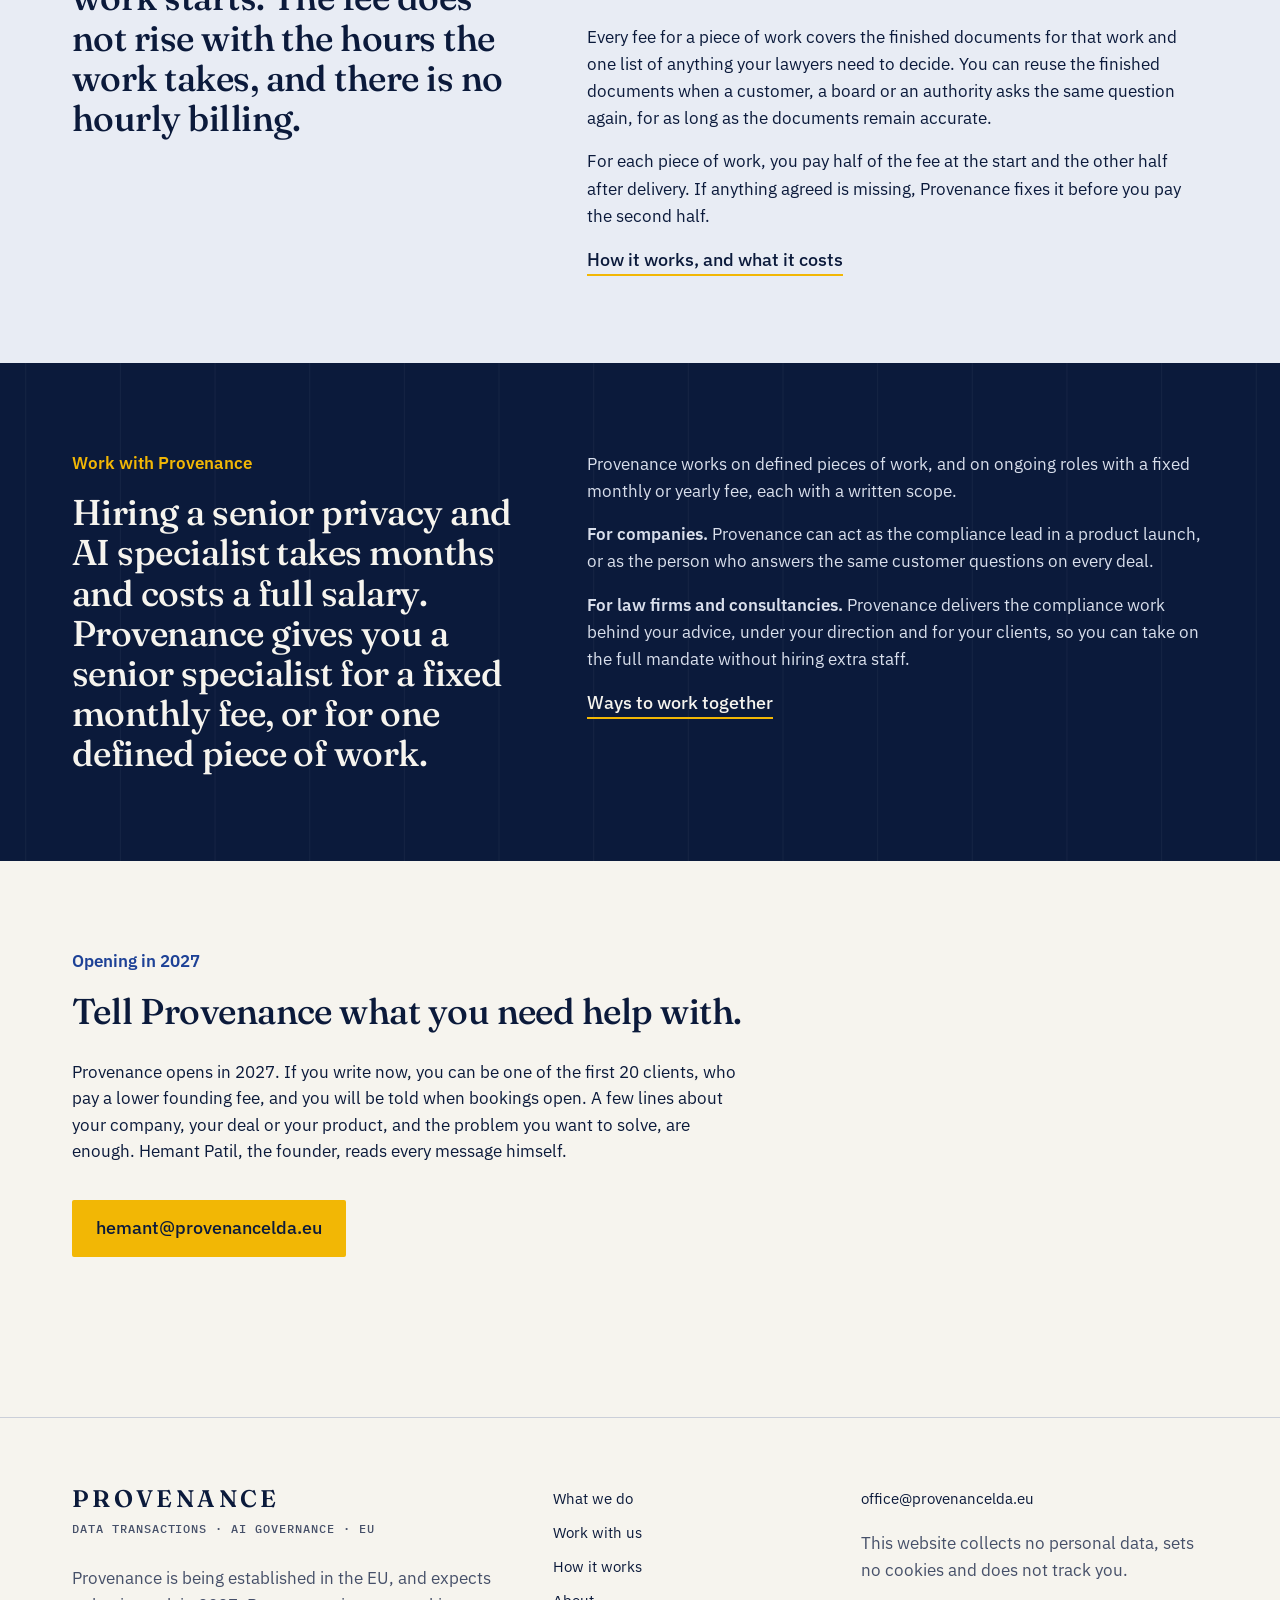
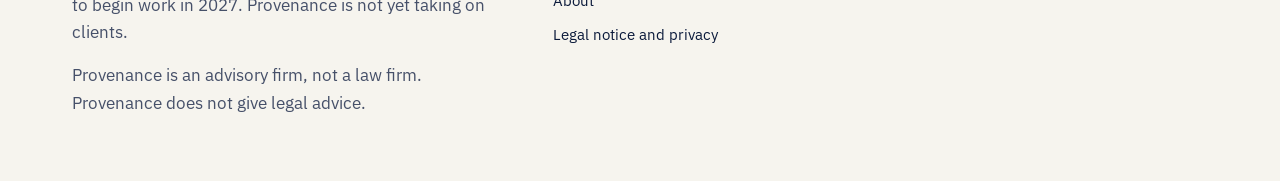
==== commit 770da2e4: "Buyer-first wording pass: founder block, Work-with hook, N4 sentence, Data Act, about/notice fixes -" ====
--- a/index.html
+++ b/index.html
@@ -33,7 +33,7 @@
 <div>
 <p class="eyebrow">EU compliance for data and AI, wherever your company is based</p>
 <h1>Could you confidently sign a statement today that your company complies with EU law on data and AI?</h1>
-<p class="lead" style="margin:36px 0 36px">Customers now ask for a signed statement on data and AI before they sign a contract, and boards ask for a signed statement too. Provenance prepares the documents behind each statement you are asked to sign, and shows which statements have no document yet.</p>
+<p class="lead" style="margin:36px 0 36px">Customers now ask for a signed statement on data and AI before they sign a contract, and boards ask their own management the same question. Provenance prepares the documents behind each statement you are asked to sign, and shows which statements have no document yet.</p>
 <div class="row">
 <a class="btn" href="#situations">Find your situation</a>
 <a class="btn alt" href="how-it-works.html">How it works</a>
@@ -58,8 +58,8 @@
 <p class="eyebrow">What Provenance helps with</p>
 <h2>Which of these do you need now?</h2>
 <div class="groups">
-<div class="grow"><div class="gname"><h3>AI Governance</h3><p>For companies that use, build or buy AI.</p></div><div class="gcards"><div class="card"><h3>Use AI in your business, with the documents the EU AI Act requires.</h3><p>Hiring, credit, customer service, internal tools: if you use AI in these, the EU AI Act can place duties on you, not only on the company that built the AI. Provenance gathers the facts your lawyers need to decide which duties apply and prepares the documents that show how you handle them.</p><a class="go" href="services.html#ai-act">Governing the AI you use</a></div><div class="card"><h3>Launch your AI product without having to rebuild it later for EU legal provisions.</h3><p>The EU AI Act, the GDPR (EU data protection law) and your customers’ contract terms affect one another. Provenance reviews all three together, early in the project, and turns the results into product decisions.</p><a class="go" href="services.html#ai-launch">Launching with AI</a></div><div class="card"><h3>Buy the AI tool knowing what you are getting.</h3><p>Provenance asks every vendor on your shortlist the same questions and checks the answers against the vendor’s documents. You compare the vendors point by point before you choose.</p><a class="go" href="services.html#buying-ai">Checking a vendor before you buy</a></div></div></div>
-<div class="grow"><div class="gname"><h3>Data Transactions</h3><p>For deals, contracts and customers that depend on how data is handled.</p></div><div class="gcards"><div class="card"><h3>Answer the questionnaire that is delaying the signing of your contract and your first invoice.</h3><p>Your customer has chosen you. Now the customer’s purchasing team has sent privacy, security or AI questions, and signing waits for your answers. Provenance can write the answers with you from your own documents, or check the answers you have already drafted against your documents and against the EU legal provisions the questions refer to. Each answer is tied to a source document, and any point that needs a legal decision goes on a list for your lawyers.</p><a class="go" href="services.html#deal">How a delayed deal moves forward</a></div><div class="card"><h3>Sell to banks and insurers: comply with the DORA provisions they require from their suppliers.</h3><p>DORA is the EU law on digital operational resilience for banks, insurers and other financial companies. DORA requires banks and insurers to put certain requirements for suppliers into their contracts. Those requirements may now be in your contract. Provenance compares each requirement with what you can show today and marks each gap it finds. Estimating the cost of closing a gap, and closing it, are separate work.</p><a class="go" href="services.html#dora">Before you sign DORA terms</a></div><div class="card"><h3>Show customers where their data is stored and where it is sent.</h3><p>Customers ask before they sign: where their data is stored, who has access to it, and whether it leaves the EU. Provenance prepares each answer together with the documents it is based on.</p><a class="go" href="services.html#transfers">Showing where your data goes</a></div></div></div>
+<div class="grow"><div class="gname"><h3>AI Governance</h3><p>For companies that use, build or buy AI.</p></div><div class="gcards"><div class="card"><h3>Use AI in your business, with the documents the EU AI Act requires.</h3><p>Hiring, credit, customer service, internal tools: if you use AI in these, the EU AI Act can place duties on you, not only on the company that built the AI. Provenance gathers the facts your lawyers need to decide which duties apply and prepares the documents that show how you handle them.</p><a class="go" href="services.html#ai-act">Governing the AI you use</a></div><div class="card"><h3>Launch your AI product without having to rebuild it later for EU legal provisions.</h3><p>The EU AI Act, the GDPR (EU data protection law) and your customers’ contract terms affect one another. Provenance reviews all three together, early in the project, and tells your team what to build in, what to document and what to leave out.</p><a class="go" href="services.html#ai-launch">Launching with AI</a></div><div class="card"><h3>Buy the AI tool knowing what you are getting.</h3><p>Provenance asks every vendor on your shortlist the same questions and checks the answers against the vendor’s documents. You compare the vendors point by point before you choose.</p><a class="go" href="services.html#buying-ai">Checking a vendor before you buy</a></div></div></div>
+<div class="grow"><div class="gname"><h3>Data Transactions</h3><p>For deals, contracts and customers that depend on how data is handled.</p></div><div class="gcards"><div class="card"><h3>Answer the questionnaire that is delaying the signing of your contract and your first invoice.</h3><p>Your customer has chosen you. Now the customer’s purchasing team has sent privacy, security or AI questions, and signing waits for your answers. Provenance can write the answers with you from your own documents, or check the answers you have already drafted against your documents and against the EU legal provisions the questions refer to. Each answer is tied to a source document, and any point that needs a legal decision goes on a list for your lawyers.</p><a class="go" href="services.html#deal">How a delayed deal moves forward</a></div><div class="card"><h3>Sell to banks and insurers: comply with the DORA provisions they require from their suppliers.</h3><p>DORA is the EU law on digital operational resilience for banks, insurers and other financial companies. DORA requires banks and insurers to put certain requirements for suppliers into their contracts. Those requirements may now be in your contract. Provenance compares each requirement with what you can show today and marks each gap it finds. Estimating the cost of closing a gap, and closing it, are separate work.</p><a class="go" href="services.html#dora">Before you sign DORA terms</a></div><div class="card"><h3>Show customers where their data is stored and where it is sent.</h3><p>Customers ask before they sign: where their data is stored, who has access to it, and whether it leaves the EU. Provenance prepares each answer together with the documents it is based on.</p><a class="go" href="services.html#transfers">Showing where your data goes</a></div><p class="note" style="margin-top:14px;grid-column:1/-1">If you make connected products or run a cloud service, the EU Data Act sets which data you can ask for, and which data you must share with partners. <a class="go" href="services.html#data-act">What the Data Act means for you</a></p></div></div>
 <div class="grow"><div class="gname"><h3>Ongoing roles</h3><p>For work that continues month by month, or year by year.</p></div><div class="gcards"><div class="card"><h3>Support from an experienced data protection officer (DPO), without a full-time hire.</h3><p>Each month, an experienced person maintains your records of how personal data is used, answers requests from individuals and checks privacy in new projects.</p><a class="go" href="services.html#gdpr">How DPO support works</a></div><div class="card"><h3>Answer “Who is your EU representative?” with a name.</h3><p>Companies outside the EU that sell to people in the EU often need a named representative in the EU. The representative is appointed under a service contract; you do not need an office or an employee.</p><a class="go" href="services.html#representative">When you need a representative</a></div></div></div>
 </div>
 </div>
@@ -93,8 +93,9 @@
 <div>
 <p class="eyebrow">Who leads Provenance</p>
 <h2>Hemant Patil has spent twenty-four years answering the questions buyers ask before they sign.</h2>
-<p>Provenance is led by Hemant Patil. He holds the CIPP/E (data protection) and AIGP (AI governance), two of the leading professional certifications in their fields, and is completing an LL.M. (master of laws) in Data Economy Law.</p>
-<p>Before founding Provenance, Hemant Patil spent twenty-four years working in enterprise technology, twelve of them at Oracle and IBM. He worked in more than forty countries. Customers often asked him for proof that what they were buying met their requirements before they would sign. Today the GDPR, which already applies, and the EU AI Act, whose duties are phasing in, require the companies they cover to be able to show how their data and AI practices meet the legal provisions of those laws, and customers ask for the same proof. The GDPR and the EU AI Act can also apply to companies based outside the EU, when they offer goods or services to people in the EU or their AI is used there. Customers, boards and authorities ask such companies to demonstrate how they comply with these laws. He prepares the documents that show how a company handles data and AI.</p>
+<p>Compliance work on data and AI draws on three skills at once: engineering, commercial experience and law. Provenance is led by Hemant Patil, who has all three.</p>
+<p>He graduated in engineering, so he knows how data moves through a system and what a change in one place does to the rest. For twenty-four years in enterprise technology, twelve of them at Oracle and IBM and in more than forty countries, customers asked him to show that the products and services they were buying met their requirements, and he answered them. He is a qualified lawyer, although not admitted to any Bar in the EU. He holds the CIPP/E (data protection) and the AIGP (AI governance), two of the most widely recognised certifications in their fields, and is completing an LL.M. (master of laws) in Data Economy Law.</p>
+<p>The GDPR already applies, and the duties of the EU AI Act are phasing in. Both laws can also apply to companies based outside the EU, when they offer goods or services to people in the EU or their AI is used there. Customers, boards and authorities ask the companies these laws cover to demonstrate how they comply. Provenance prepares the documents behind each answer. You brief one person instead of three specialists, and you pay one fixed fee, agreed in writing before work starts.</p>
 <a class="go" href="about.html">About Provenance</a>
 </div>
 </div>
@@ -119,10 +120,12 @@
 <div class="wrap split">
 <div>
 <p class="eyebrow">Work with Provenance</p>
-<h2>Need a senior privacy and AI specialist, without hiring a full-time employee?</h2>
+<h2>Hiring a senior privacy and AI specialist takes months and costs a full salary. Provenance gives you a senior specialist for a fixed monthly fee, or for one defined piece of work.</h2>
 </div>
 <div>
-<p>Hiring a senior privacy and AI specialist can take months and costs a full salary. Provenance works on defined pieces of work, and on ongoing roles with a fixed monthly or yearly fee, each with a written scope. Provenance can act as the compliance lead in a product launch, as the specialist who delivers the compliance work for a law firm’s clients, or as the person who answers the same customer questions on every deal.</p>
+<p>Provenance works on defined pieces of work, and on ongoing roles with a fixed monthly or yearly fee, each with a written scope.</p>
+<p><b>For companies.</b> Provenance can act as the compliance lead in a product launch, or as the person who answers the same customer questions on every deal.</p>
+<p><b>For law firms and consultancies.</b> Provenance delivers the compliance work behind your advice, under your direction and for your clients, so you can take on the full mandate without hiring extra staff.</p>
 <a class="go" href="partners.html">Ways to work together</a>
 </div>
 </div>
